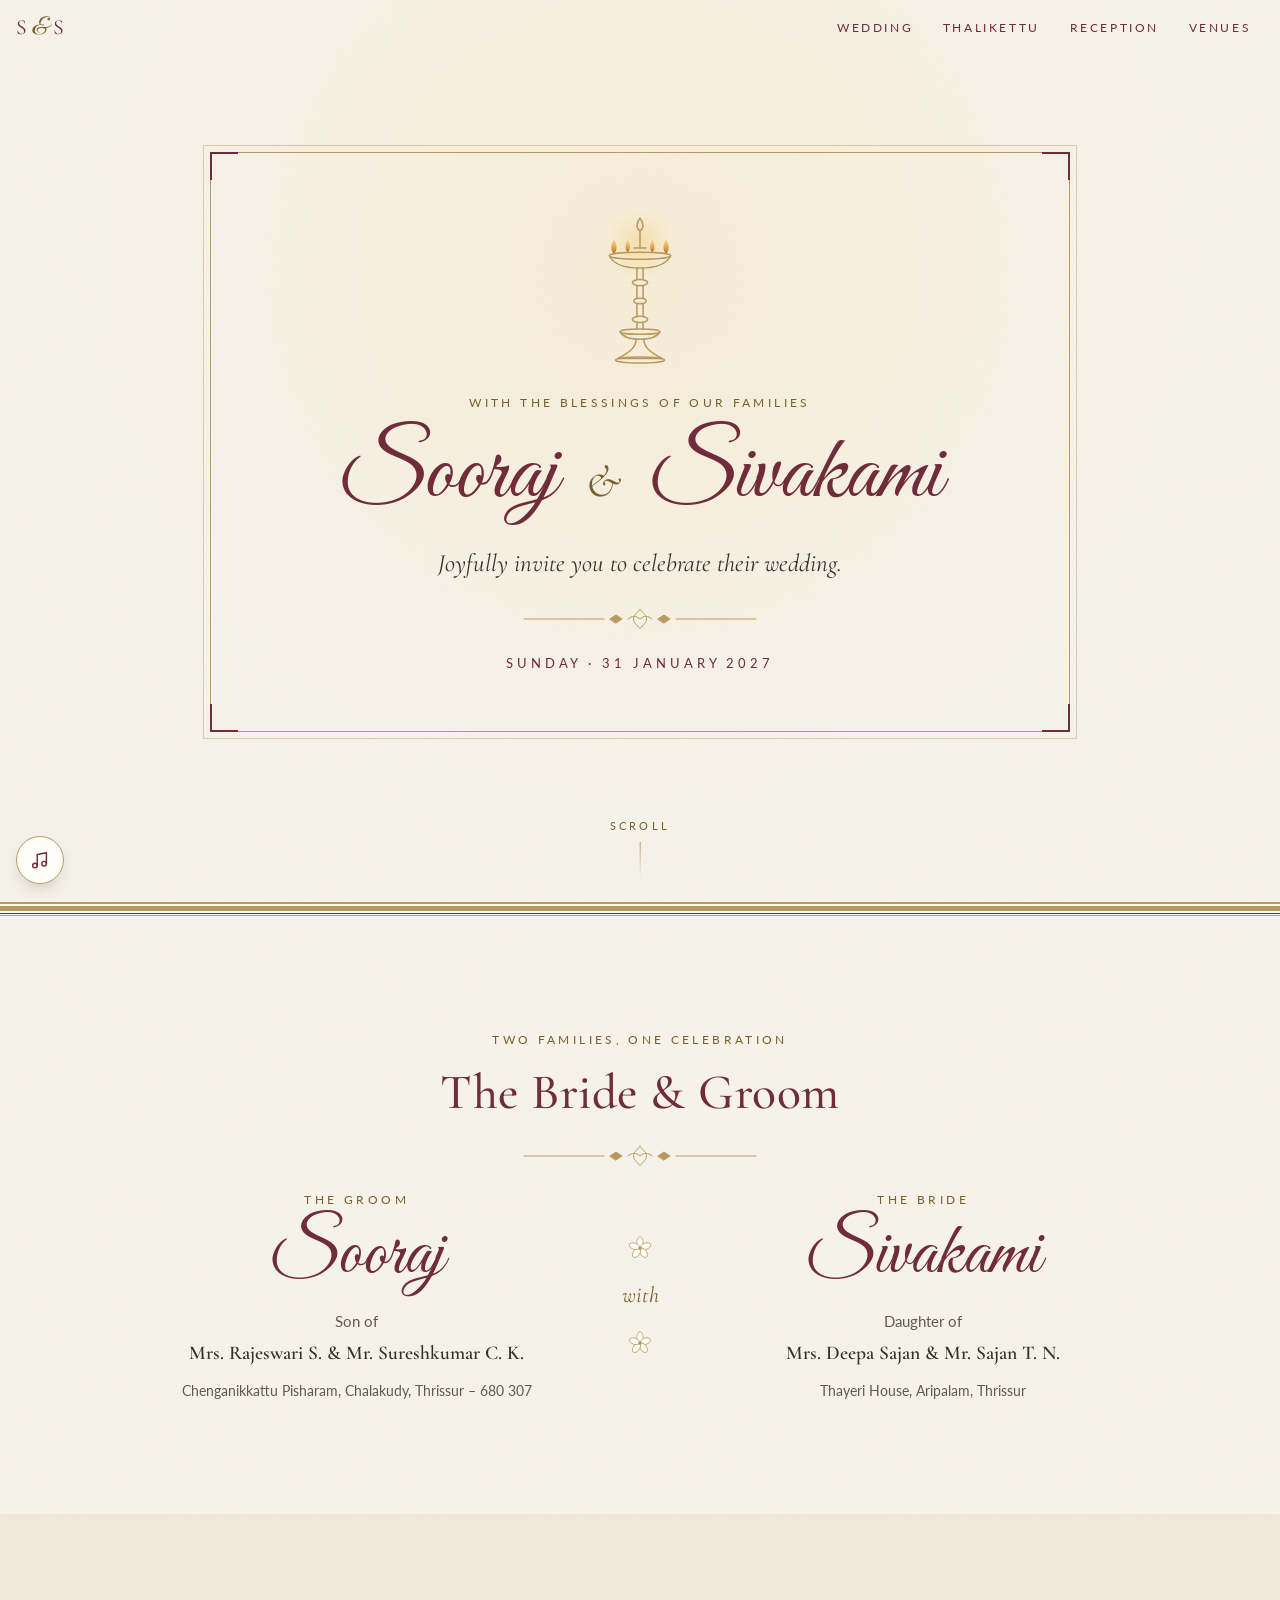
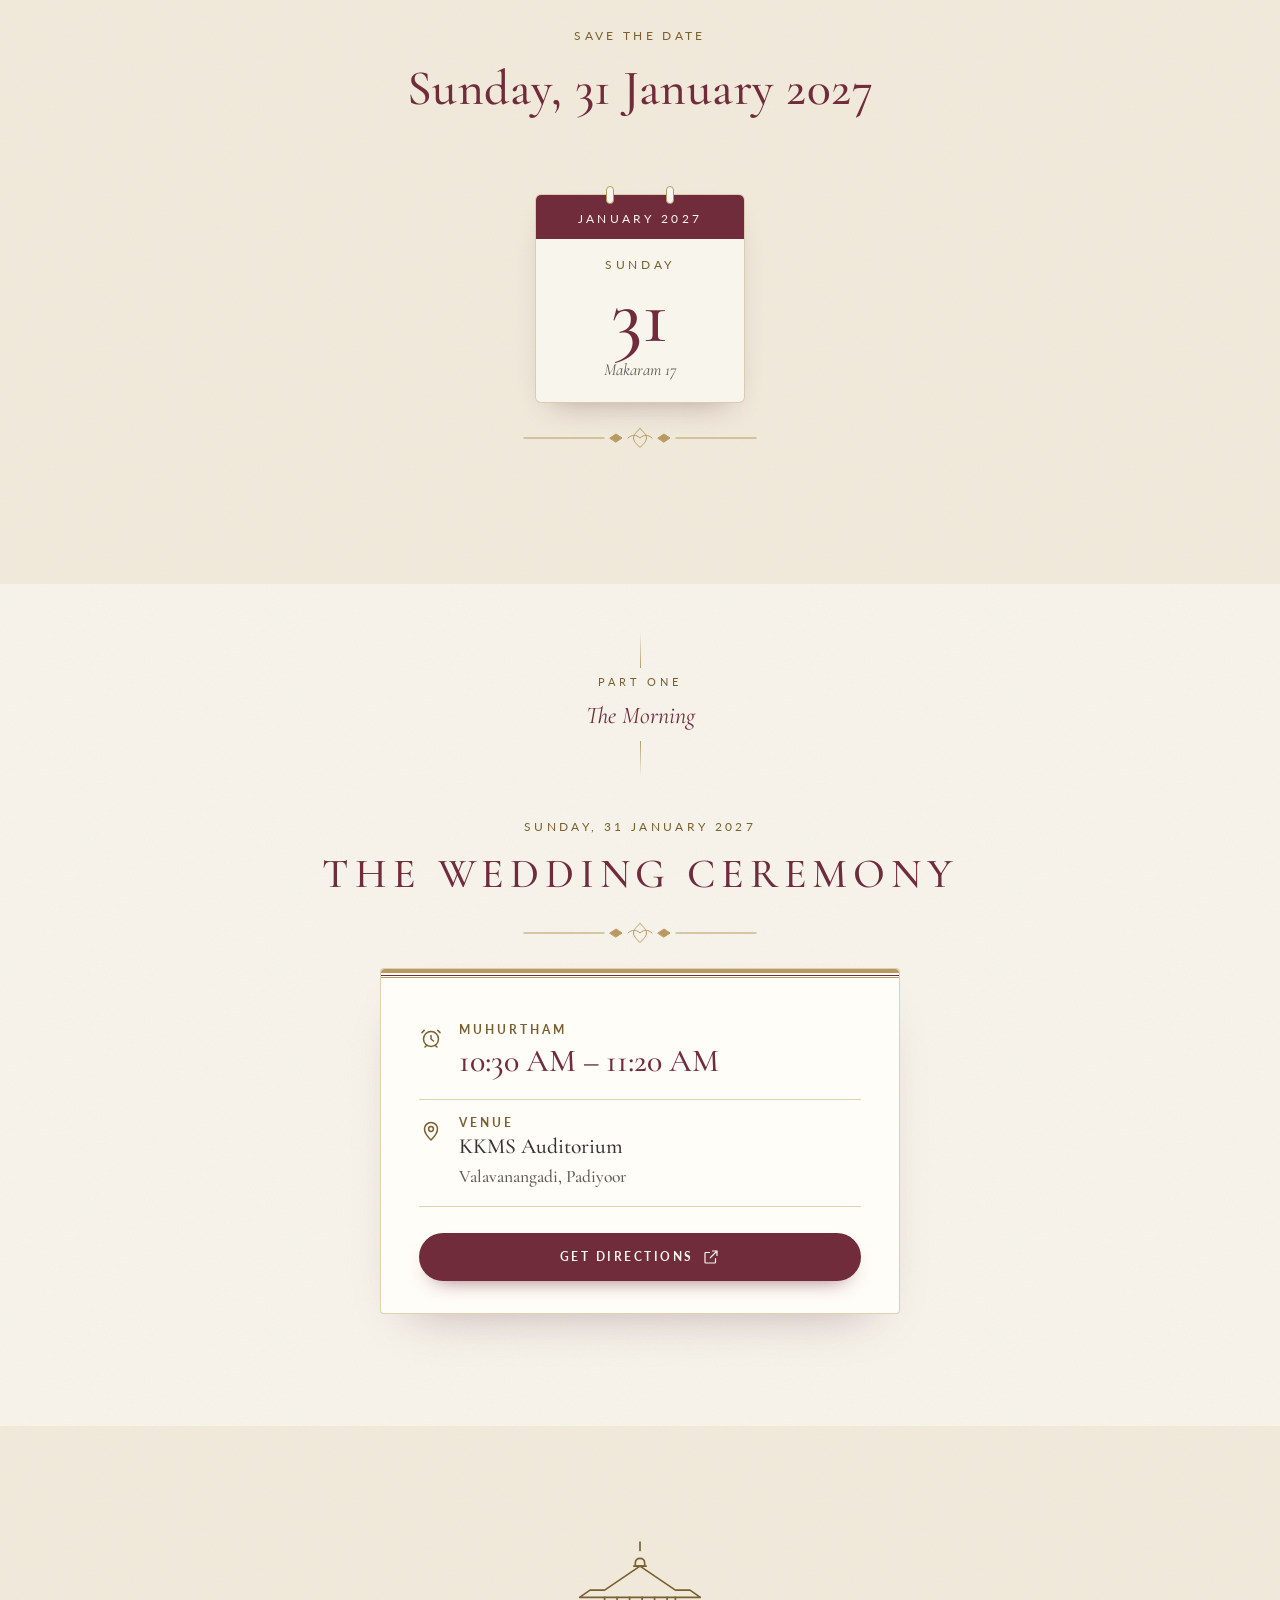
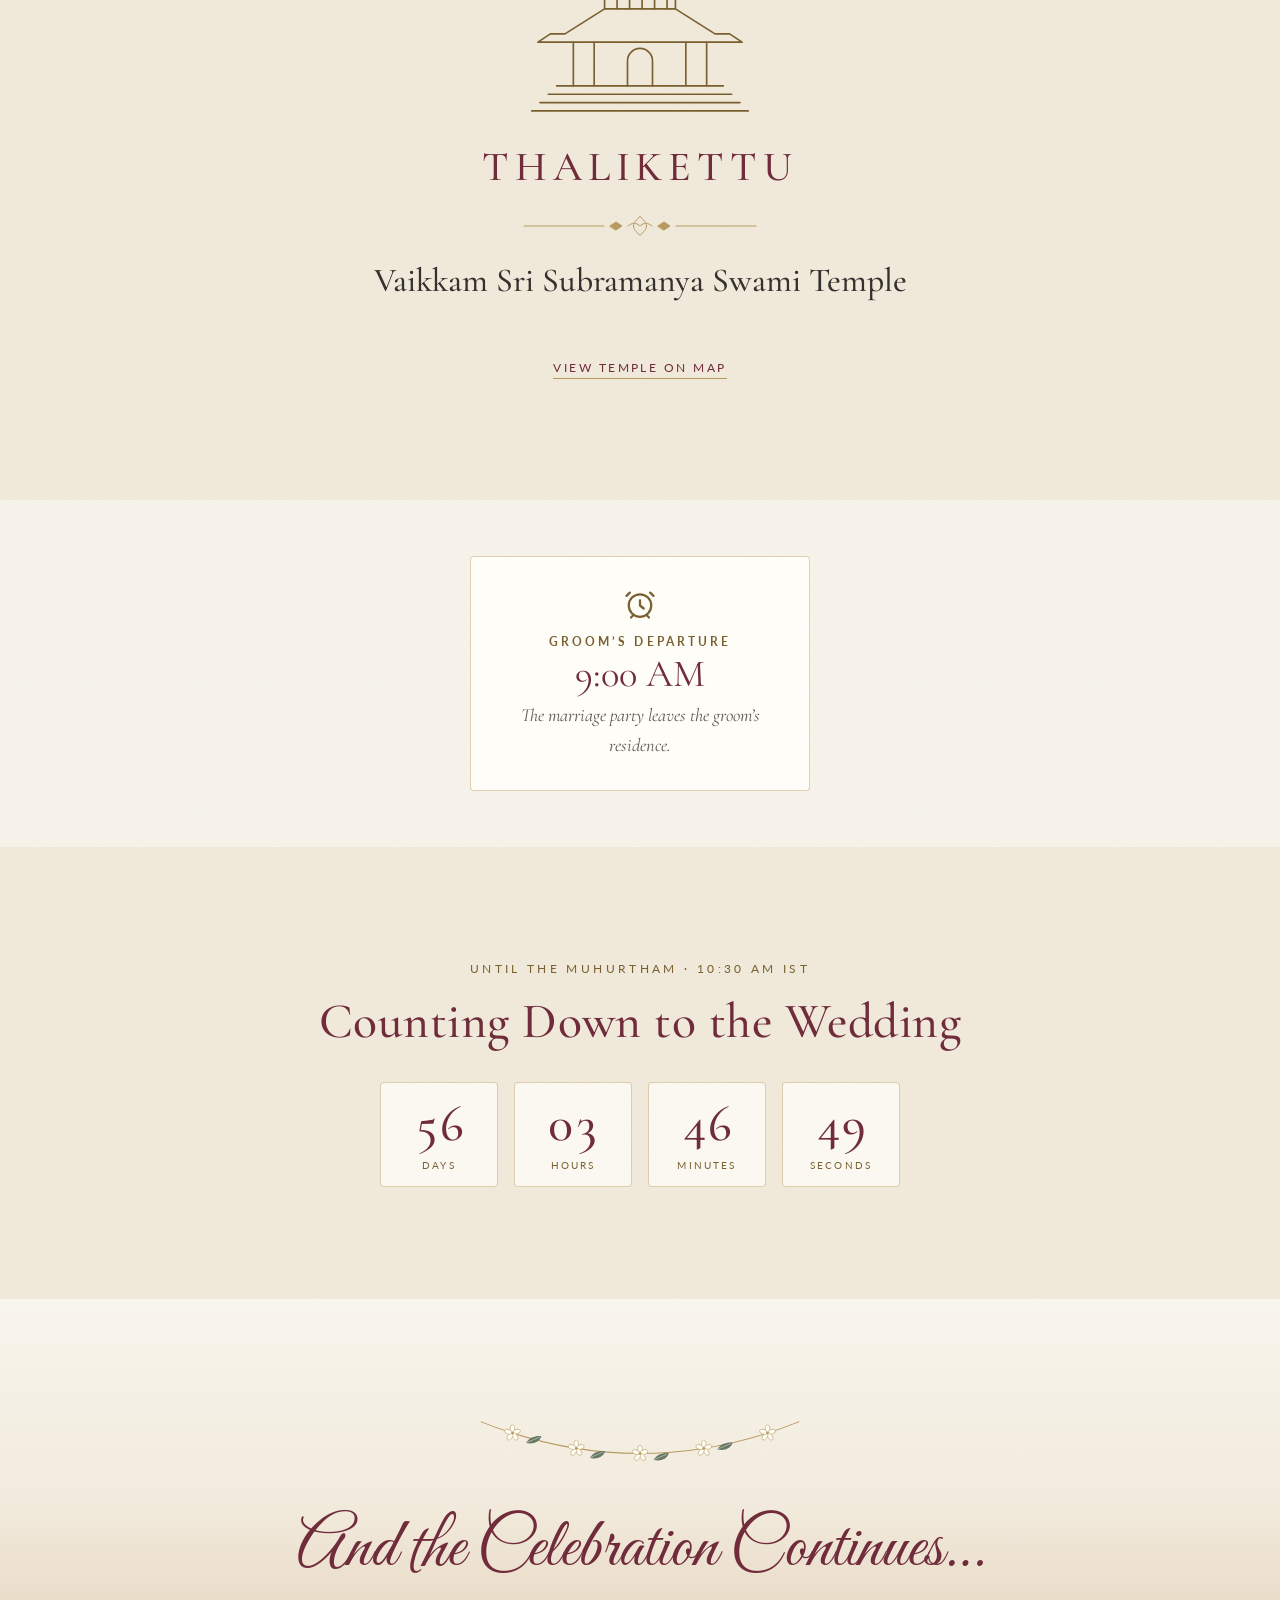
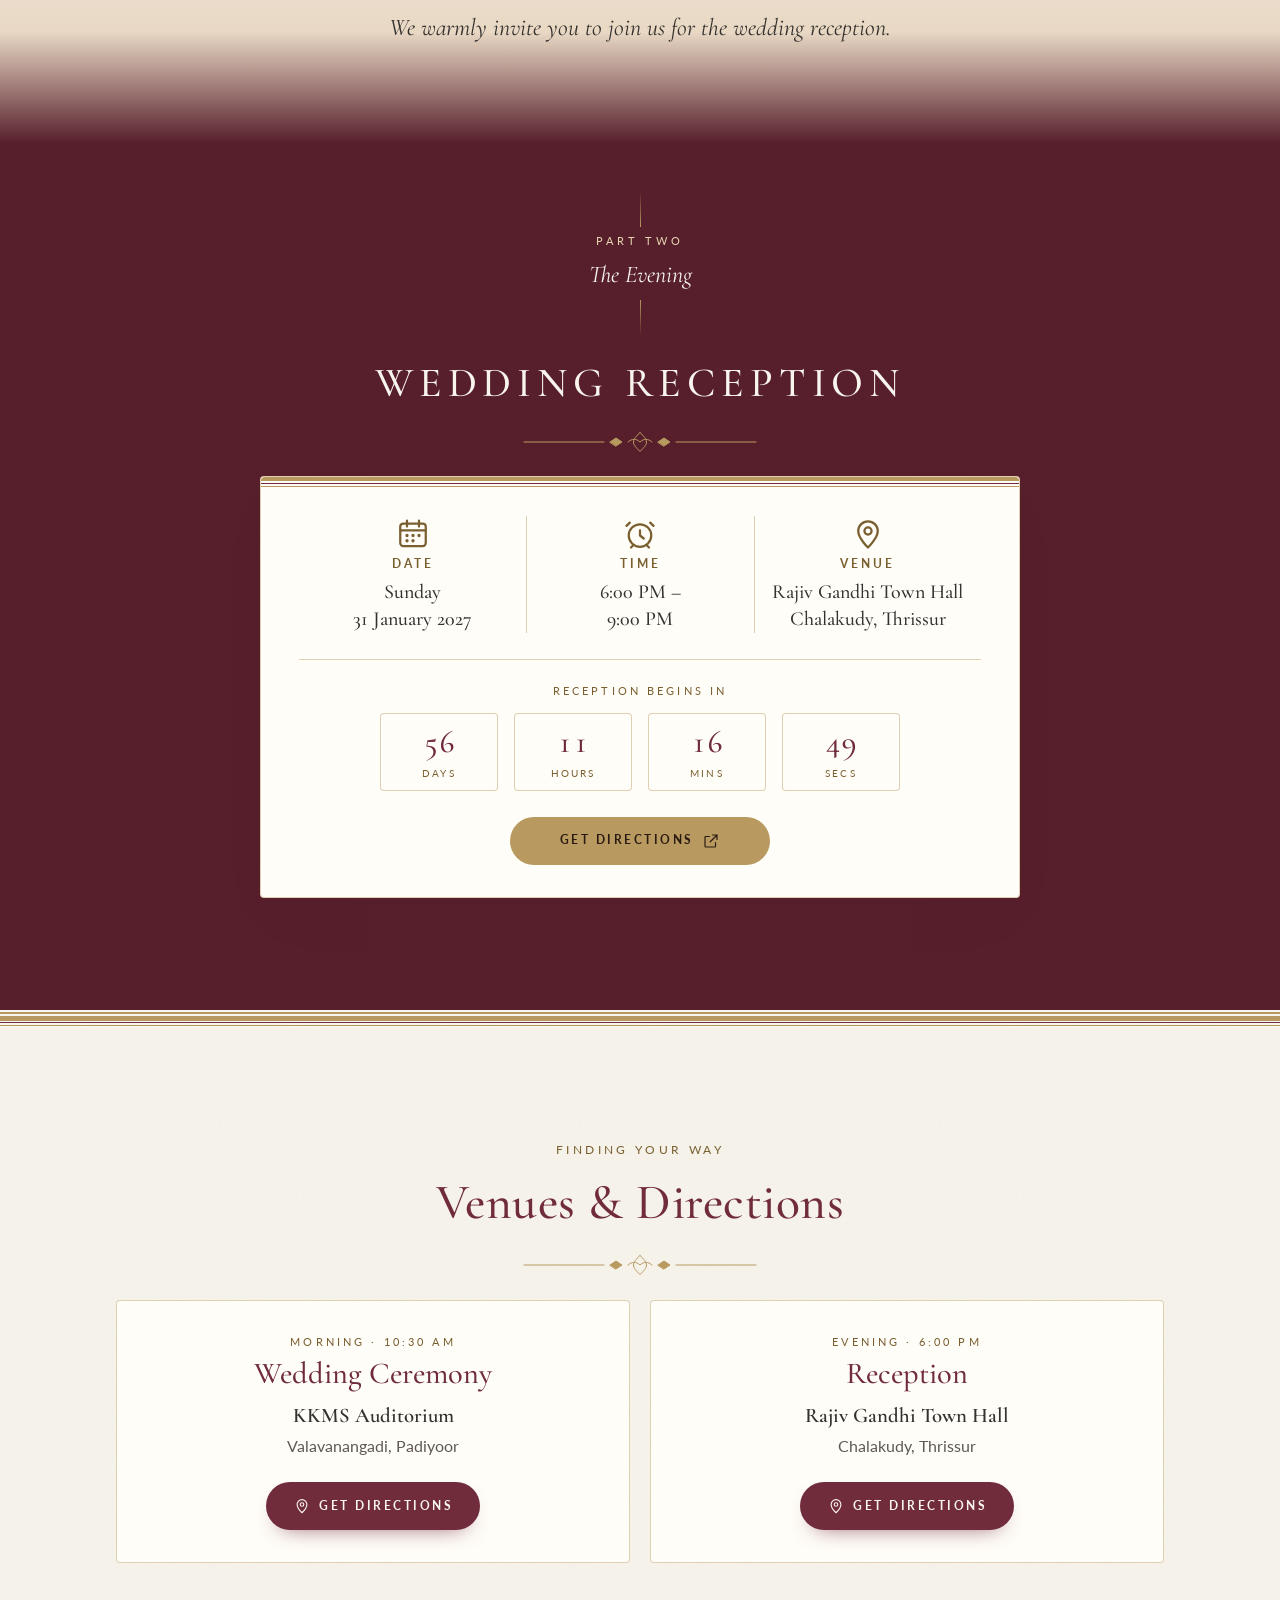
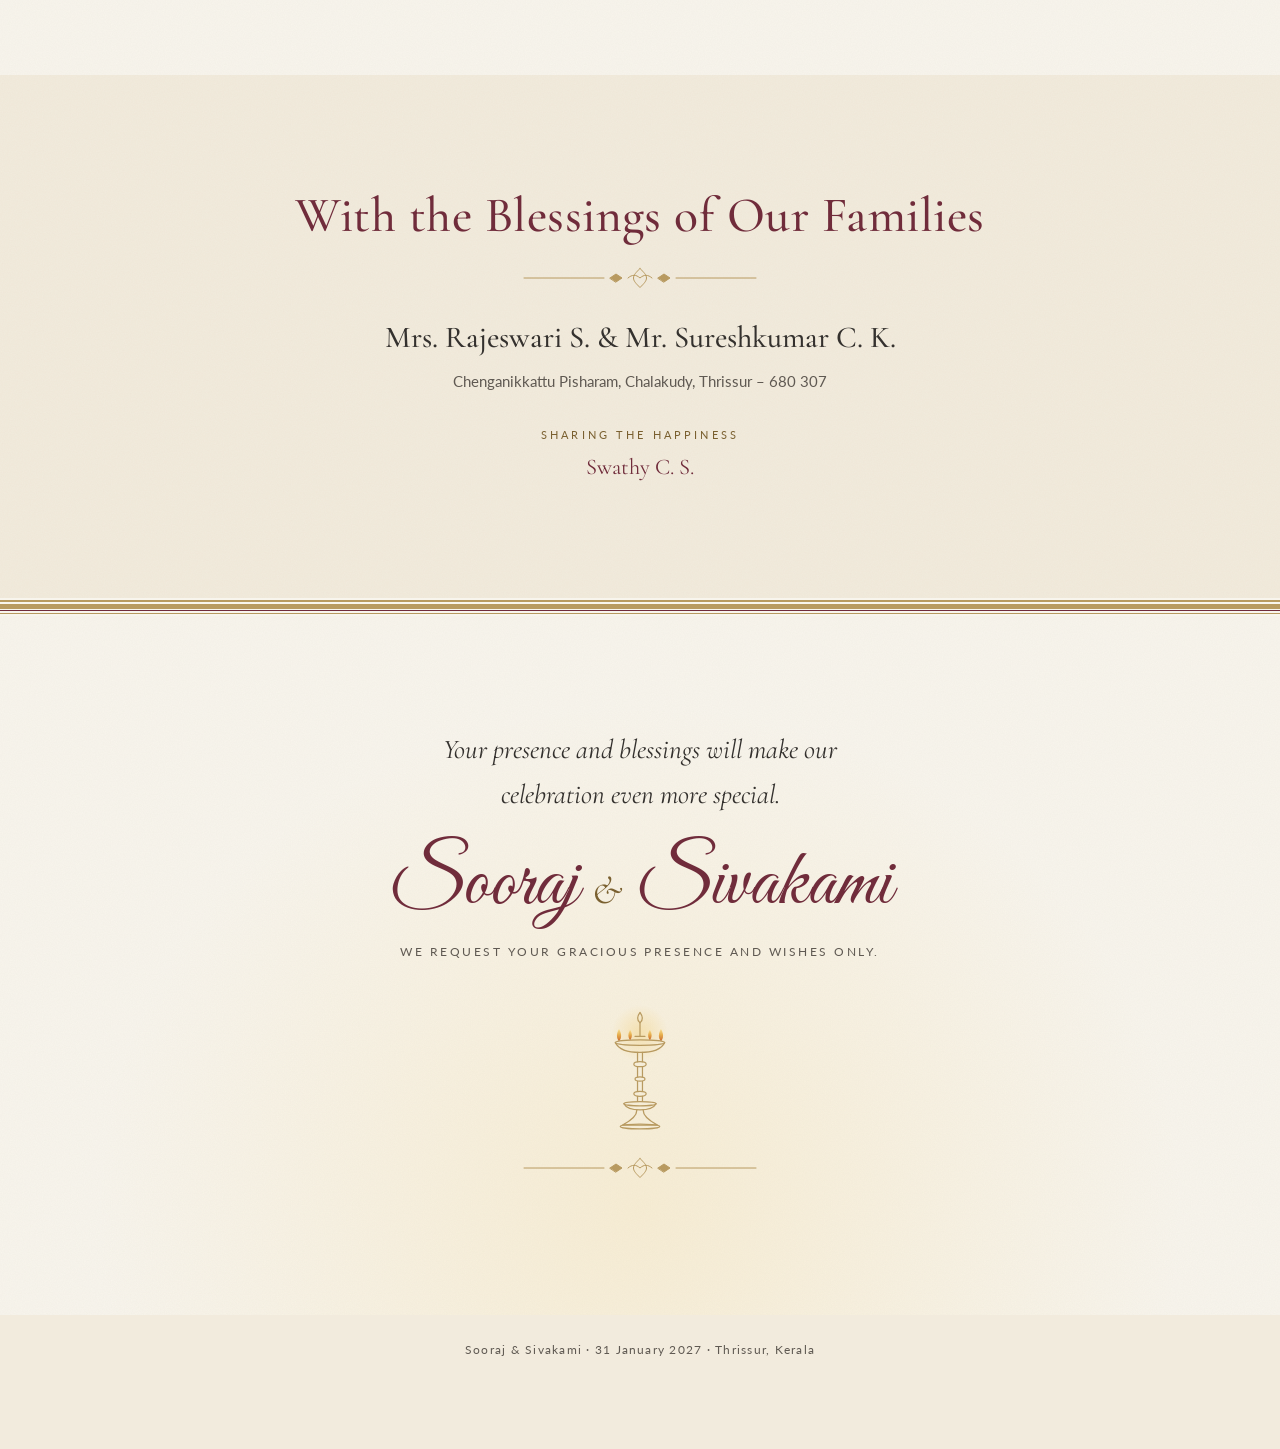
==== index.html @ 0bdebbab "Add Sooraj & Sivakami wedding invitation website Static HTML/CSS/vanilla JS invitation covering the " ====
<!doctype html>
<html lang="en-IN">
<head>
  <meta charset="utf-8">
  <meta name="viewport" content="width=device-width, initial-scale=1, viewport-fit=cover">
  <title>Sooraj &amp; Sivakami | Wedding Invitation</title>
  <meta name="description" content="Wedding of Sooraj &amp; Sivakami, Sunday 31 January 2027. Muhurtham 10:30 AM, KKMS Auditorium, Padiyoor. Reception 6–9 PM, Rajiv Gandhi Town Hall, Chalakudy.">
  <meta name="theme-color" content="#702C3B">
  <meta name="color-scheme" content="light">
  <!-- Replace https://your-domain.example/ with the live URL before sharing (see README). -->
  <link rel="canonical" href="https://your-domain.example/">

  <!-- Open Graph (WhatsApp, Facebook) -->
  <meta property="og:type" content="website">
  <meta property="og:site_name" content="Sooraj &amp; Sivakami">
  <meta property="og:title" content="Sooraj &amp; Sivakami | Wedding Invitation">
  <meta property="og:description" content="Sunday, 31 January 2027 · Muhurtham 10:30 AM at KKMS Auditorium, Padiyoor · Reception 6:00 PM at Rajiv Gandhi Town Hall, Chalakudy.">
  <meta property="og:url" content="https://your-domain.example/">
  <meta property="og:image" content="https://your-domain.example/assets/images/og-image.jpg">
  <meta property="og:image:type" content="image/jpeg">
  <meta property="og:image:width" content="1200">
  <meta property="og:image:height" content="630">
  <meta property="og:image:alt" content="Wedding invitation card for Sooraj and Sivakami, 31 January 2027, with a traditional Kerala lamp">
  <meta property="og:locale" content="en_IN">
  <!-- Twitter / X -->
  <meta name="twitter:card" content="summary_large_image">
  <meta name="twitter:title" content="Sooraj &amp; Sivakami | Wedding Invitation">
  <meta name="twitter:description" content="Sunday, 31 January 2027 · Padiyoor &amp; Chalakudy, Thrissur.">
  <meta name="twitter:image" content="https://your-domain.example/assets/images/og-image.jpg">

  <link rel="icon" href="assets/icons/favicon.svg" type="image/svg+xml">
  <link rel="icon" href="assets/icons/favicon-32.png" sizes="32x32" type="image/png">
  <link rel="apple-touch-icon" href="assets/icons/apple-touch-icon.png">
  <link rel="manifest" href="site.webmanifest">

  <link rel="preconnect" href="https://fonts.googleapis.com">
  <link rel="preconnect" href="https://fonts.gstatic.com" crossorigin>
  <link rel="stylesheet" href="https://fonts.googleapis.com/css2?family=Cormorant+Garamond:ital,wght@0,400;0,500;0,600;1,400&family=Great+Vibes&family=Lato:wght@300;400;700&display=swap">
  <link rel="stylesheet" href="css/style.css">

  <script type="application/ld+json">
  {
    "@context": "https://schema.org",
    "@graph": [
      {
        "@type": "Event",
        "name": "Wedding Ceremony of Sooraj & Sivakami",
        "startDate": "2027-01-31T10:30:00+05:30",
        "endDate": "2027-01-31T11:20:00+05:30",
        "eventStatus": "https://schema.org/EventScheduled",
        "eventAttendanceMode": "https://schema.org/OfflineEventAttendanceMode",
        "description": "Wedding ceremony (Muhurtham 10:30 AM – 11:20 AM) of Sooraj and Sivakami.",
        "image": "https://your-domain.example/assets/images/og-image.jpg",
        "location": {
          "@type": "Place",
          "name": "KKMS Auditorium",
          "address": { "@type": "PostalAddress", "streetAddress": "Valavanangadi", "addressLocality": "Padiyoor", "addressRegion": "Kerala", "addressCountry": "IN" }
        },
        "organizer": { "@type": "Person", "name": "Mrs. Rajeswari S. & Mr. Sureshkumar C. K." }
      },
      {
        "@type": "Event",
        "name": "Wedding Reception of Sooraj & Sivakami",
        "startDate": "2027-01-31T18:00:00+05:30",
        "endDate": "2027-01-31T21:00:00+05:30",
        "eventStatus": "https://schema.org/EventScheduled",
        "eventAttendanceMode": "https://schema.org/OfflineEventAttendanceMode",
        "description": "Wedding reception of Sooraj and Sivakami, 6:00 PM – 9:00 PM.",
        "image": "https://your-domain.example/assets/images/og-image.jpg",
        "location": {
          "@type": "Place",
          "name": "Rajiv Gandhi Town Hall",
          "address": { "@type": "PostalAddress", "addressLocality": "Chalakudy", "addressRegion": "Thrissur, Kerala", "addressCountry": "IN" }
        },
        "organizer": { "@type": "Person", "name": "Mrs. Rajeswari S. & Mr. Sureshkumar C. K." }
      }
    ]
  }
  </script>
</head>
<body>
  <a class="skip-link" href="#main">Skip to the invitation</a>

  <!-- ===== Icon sprite (decorative, reused via <use>) ===== -->
  <svg class="sprite" aria-hidden="true" focusable="false" width="0" height="0">
    <defs>
      <linearGradient id="flameGrad" x1="0" y1="1" x2="0" y2="0">
        <stop offset="0" stop-color="#C9672E"/>
        <stop offset=".55" stop-color="#E7B04F"/>
        <stop offset="1" stop-color="#F7DE94"/>
      </linearGradient>
      <radialGradient id="glowGrad">
        <stop offset="0" stop-color="#F3D58B" stop-opacity=".55"/>
        <stop offset="1" stop-color="#F3D58B" stop-opacity="0"/>
      </radialGradient>

      <symbol id="i-calendar" viewBox="0 0 24 24"><g fill="none" stroke="currentColor" stroke-width="1.5" stroke-linecap="round" stroke-linejoin="round"><rect x="3.5" y="5" width="17" height="15" rx="2"/><path d="M3.5 9.5h17M8 3v4M16 3v4"/><path d="M8 13h.01M12 13h.01M16 13h.01M8 16.5h.01M12 16.5h.01" stroke-width="2.2"/></g></symbol>
      <symbol id="i-clock" viewBox="0 0 24 24"><g fill="none" stroke="currentColor" stroke-width="1.5" stroke-linecap="round" stroke-linejoin="round"><circle cx="12" cy="13" r="7.5"/><path d="M12 9.5V13l2.5 2M5.2 4.4 3 6.6M18.8 4.4 21 6.6M7.5 19.5 6 21M16.5 19.5 18 21"/></g></symbol>
      <symbol id="i-pin" viewBox="0 0 24 24"><g fill="none" stroke="currentColor" stroke-width="1.5" stroke-linecap="round" stroke-linejoin="round"><path d="M12 21s-6.5-6.2-6.5-11a6.5 6.5 0 0 1 13 0c0 4.8-6.5 11-6.5 11z"/><circle cx="12" cy="10" r="2.4"/></g></symbol>
      <symbol id="i-arrow-up" viewBox="0 0 24 24"><path d="M12 19V5M6 11l6-6 6 6" fill="none" stroke="currentColor" stroke-width="1.8" stroke-linecap="round" stroke-linejoin="round"/></symbol>
      <symbol id="i-external" viewBox="0 0 24 24"><path d="M14 4h6v6M20 4l-9 9M18 14v5a1 1 0 0 1-1 1H5a1 1 0 0 1-1-1V7a1 1 0 0 1 1-1h5" fill="none" stroke="currentColor" stroke-width="1.6" stroke-linecap="round" stroke-linejoin="round"/></symbol>
      <symbol id="i-music" viewBox="0 0 24 24"><g fill="none" stroke="currentColor" stroke-width="1.6" stroke-linecap="round" stroke-linejoin="round"><path d="M9 18V6l10-2v12"/><circle cx="6.5" cy="18" r="2.5"/><circle cx="16.5" cy="16" r="2.5"/></g></symbol>
      <symbol id="i-pause" viewBox="0 0 24 24"><path d="M9 6v12M15 6v12" fill="none" stroke="currentColor" stroke-width="2" stroke-linecap="round"/></symbol>
      <symbol id="i-volume" viewBox="0 0 24 24"><g fill="none" stroke="currentColor" stroke-width="1.6" stroke-linecap="round" stroke-linejoin="round"><path d="M4 9.5h3.5L12 6v12l-4.5-3.5H4z"/><path d="M15.5 9a4 4 0 0 1 0 6M18 6.5a7.5 7.5 0 0 1 0 11"/></g></symbol>
      <symbol id="i-mute" viewBox="0 0 24 24"><g fill="none" stroke="currentColor" stroke-width="1.6" stroke-linecap="round" stroke-linejoin="round"><path d="M4 9.5h3.5L12 6v12l-4.5-3.5H4z"/><path d="M16 9.5l5 5M21 9.5l-5 5"/></g></symbol>

      <symbol id="i-divider" viewBox="0 0 240 24"><g fill="none" stroke="currentColor" stroke-width="1" stroke-linecap="round" stroke-linejoin="round"><path d="M4 12h80M156 12h80"/><path d="M90 12l6-4 6 4-6 4z" fill="currentColor"/><path d="M138 12l6-4 6 4-6 4z" fill="currentColor"/><path d="M120 2.5c4 4 6.5 6.5 6.5 9.5s-2.5 5.5-6.5 9.5c-4-4-6.5-6.5-6.5-9.5s2.5-5.5 6.5-9.5z"/><path d="M108 12c4-3.6 8-3.6 12 0 4-3.6 8-3.6 12 0"/></g></symbol>

      <symbol id="i-jasmine" viewBox="-12 -12 24 24"><g fill="#FFFDF7" stroke="#B89A60" stroke-width=".7"><ellipse cy="-5.4" rx="2.9" ry="5"/><ellipse cy="-5.4" rx="2.9" ry="5" transform="rotate(72)"/><ellipse cy="-5.4" rx="2.9" ry="5" transform="rotate(144)"/><ellipse cy="-5.4" rx="2.9" ry="5" transform="rotate(216)"/><ellipse cy="-5.4" rx="2.9" ry="5" transform="rotate(288)"/></g><circle r="1.7" fill="#B89A60"/></symbol>
      <symbol id="i-leaf" viewBox="0 0 20 12"><path d="M1 10C5 3 13 1 19 2c-2 6-9 10-18 8z" fill="#667765"/><path d="M2 9.5C7 7 12 5 17 3" fill="none" stroke="#F2EBDD" stroke-width=".6"/></symbol>

      <symbol id="i-temple" viewBox="0 0 240 170"><g fill="none" stroke="currentColor" stroke-width="1.6" stroke-linecap="round" stroke-linejoin="round"><path d="M120 4v8"/><path d="M115.5 24c0-6 9-6 9 0v3h-9z"/><path d="M114 27h12"/><path d="M120 27 86 50H72l-10 7h116l-10-7h-14z"/><path d="M86 57v11h68V57"/><path d="M98 57v11M110 57v11M122 57v11M134 57v11M146 57v11"/><path d="M86 68 48 92H34l-12 8h196l-12-8h-14L154 68"/><path d="M56 100v42M184 100v42M76 100v42M164 100v42"/><path d="M108 142v-24a12 12 0 0 1 24 0v24"/><path d="M40 142h160M32 150h176M24 158h192M16 166h208"/></g></symbol>
    </defs>
  </svg>

  <!-- ===== Header / navigation ===== -->
  <header class="site-header" id="siteHeader">
    <a href="#top" class="brand" aria-label="Sooraj and Sivakami — back to top">S<span aria-hidden="true">&amp;</span>S</a>
    <button class="nav-toggle" id="navToggle" type="button" aria-expanded="false" aria-controls="siteNav">
      <span class="sr-only">Open menu</span>
      <span class="nav-toggle__bars" aria-hidden="true"></span>
    </button>
    <nav class="site-nav" id="siteNav" aria-label="Invitation sections">
      <ul>
        <li><a href="#wedding">Wedding</a></li>
        <li><a href="#thalikettu">Thalikettu</a></li>
        <li><a href="#reception">Reception</a></li>
        <li><a href="#venues">Venues</a></li>
      </ul>
    </nav>
  </header>

  <main id="main">

    <!-- ===== 1. Hero ===== -->
    <section class="hero" id="top" aria-labelledby="hero-title">
      <div class="hero__frame">
        <span class="corner corner--tl" aria-hidden="true"></span>
        <span class="corner corner--tr" aria-hidden="true"></span>
        <span class="corner corner--bl" aria-hidden="true"></span>
        <span class="corner corner--br" aria-hidden="true"></span>

        <svg class="vilakku hero__vilakku" viewBox="0 0 120 210" aria-hidden="true" focusable="false">
          <circle class="vilakku__glow" cx="60" cy="46" r="46" fill="url(#glowGrad)"/>
          <g fill="url(#flameGrad)">
            <path class="flame" d="M26 59c-5-6-4-13 0-20 4 7 5 14 0 20z"/>
            <path class="flame flame--2" d="M44 57c-4-5-3.5-11 0-17 3.5 6 4 12 0 17z"/>
            <path class="flame flame--3" d="M76 57c-4-5-3.5-11 0-17 3.5 6 4 12 0 17z"/>
            <path class="flame flame--2" d="M94 59c-5-6-4-13 0-20 4 7 5 14 0 20z"/>
          </g>
          <g fill="none" stroke="currentColor" stroke-width="2" stroke-linecap="round" stroke-linejoin="round">
            <path d="M60 12c-5 7-5 13 0 17 5-4 5-10 0-17z"/><path d="M60 29v22M52 51h16"/>
            <ellipse cx="60" cy="61" rx="40" ry="4.5"/><path d="M20 61c6 12 22 16 40 16s34-4 40-16"/>
            <path d="M56 77v15M64 77v15"/><ellipse cx="60" cy="96" rx="10" ry="4"/>
            <path d="M56 100v16M64 100v16"/><ellipse cx="60" cy="120" rx="8" ry="3.5"/>
            <path d="M56 124v16M64 124v16"/><ellipse cx="60" cy="144" rx="10" ry="4"/>
            <path d="M56 148v8M64 148v8"/><ellipse cx="60" cy="160" rx="26" ry="3.5"/>
            <path d="M34 160c4 8 14 10 26 10s22-2 26-10"/>
            <path d="M55 170c0 10-8 17-24 25h58c-16-8-24-15-24-25"/><ellipse cx="60" cy="197" rx="32" ry="4"/>
          </g>
        </svg>

        <p class="eyebrow hero__eyebrow">With the blessings of our families</p>
        <h1 class="hero__names" id="hero-title">
          <span class="hero__name">Sooraj</span>
          <span class="hero__amp" aria-label="and">&amp;</span>
          <span class="hero__name">Sivakami</span>
        </h1>
        <p class="hero__lede">Joyfully invite you to celebrate their wedding.</p>
        <svg class="divider hero__divider" aria-hidden="true" focusable="false"><use href="#i-divider"/></svg>
        <p class="hero__date">Sunday &middot; 31 January 2027</p>
      </div>

      <a href="#couple" class="scroll-cue">
        <span class="scroll-cue__text">Scroll</span>
        <span class="scroll-cue__line" aria-hidden="true"></span>
      </a>
    </section>

    <div class="kasavu" aria-hidden="true"></div>

    <!-- ===== 2. Couple ===== -->
    <section class="section couple" id="couple" aria-labelledby="couple-title">
      <div class="container">
        <p class="eyebrow reveal">Two families, one celebration</p>
        <h2 class="section-title reveal" id="couple-title">The Bride &amp; Groom</h2>
        <svg class="divider reveal" aria-hidden="true" focusable="false"><use href="#i-divider"/></svg>

        <div class="couple__grid">
          <article class="person reveal">
            <p class="person__role">The Groom</p>
            <h3 class="person__name">Sooraj</h3>
            <p class="person__parents">Son of<br><strong>Mrs. Rajeswari S. &amp; Mr. Sureshkumar C.&nbsp;K.</strong></p>
            <p class="person__address">Chenganikkattu Pisharam, Chalakudy, Thrissur –&nbsp;680&nbsp;307</p>
          </article>

          <div class="couple__join reveal" aria-hidden="true">
            <svg class="jasmine sway"><use href="#i-jasmine"/></svg>
            <span>with</span>
            <svg class="jasmine sway sway--alt"><use href="#i-jasmine"/></svg>
          </div>

          <article class="person reveal">
            <p class="person__role">The Bride</p>
            <h3 class="person__name">Sivakami</h3>
            <p class="person__parents">Daughter of<br><strong>Mrs. Deepa Sajan &amp; Mr. Sajan T.&nbsp;N.</strong></p>
            <p class="person__address">Thayeri House, Aripalam, Thrissur</p>
          </article>
        </div>
      </div>
    </section>

    <!-- ===== 3. Date ===== -->
    <section class="section section--cream date" id="date" aria-labelledby="date-title">
      <div class="container">
        <p class="eyebrow reveal">Save the date</p>
        <h2 class="section-title reveal" id="date-title">Sunday, 31 January 2027</h2>
        <p class="date__malayalam reveal">1202 Makaram 17</p>

        <div class="calendar reveal" aria-hidden="true">
          <div class="calendar__rings"><span></span><span></span></div>
          <div class="calendar__head">January 2027</div>
          <div class="calendar__body">
            <span class="calendar__day">Sunday</span>
            <span class="calendar__num">31</span>
            <span class="calendar__alt">Makaram 17</span>
          </div>
        </div>
        <svg class="divider reveal" aria-hidden="true" focusable="false"><use href="#i-divider"/></svg>
      </div>
    </section>

    <!-- ===== PART ONE · MORNING ===== -->
    <div class="chapter chapter--morning" aria-hidden="true">
      <span class="chapter__label">Part One</span>
      <span class="chapter__title">The Morning</span>
    </div>

    <!-- ===== 4. Wedding ceremony ===== -->
    <section class="section wedding" id="wedding" aria-labelledby="wedding-title">
      <div class="container">
        <p class="eyebrow reveal">Sunday, 31 January 2027</p>
        <h2 class="section-title section-title--caps reveal" id="wedding-title">The Wedding Ceremony</h2>
        <svg class="divider reveal" aria-hidden="true" focusable="false"><use href="#i-divider"/></svg>

        <div class="event-card reveal">
          <div class="event-card__kasavu" aria-hidden="true"></div>
          <div class="event-card__item">
            <svg class="icon" aria-hidden="true" focusable="false"><use href="#i-clock"/></svg>
            <div>
              <h3 class="event-card__label">Muhurtham</h3>
              <p class="event-card__value event-card__value--lg">10:30 AM – 11:20 AM</p>
            </div>
          </div>
          <div class="event-card__item">
            <svg class="icon" aria-hidden="true" focusable="false"><use href="#i-pin"/></svg>
            <div>
              <h3 class="event-card__label">Venue</h3>
              <p class="event-card__value">KKMS Auditorium<br><span class="muted">Valavanangadi, Padiyoor</span></p>
            </div>
          </div>
          <a class="btn btn--primary" href="https://www.google.com/maps/search/?api=1&amp;query=KKMS+Auditorium+Valavanangadi+Padiyoor" target="_blank" rel="noopener">
            Get Directions <svg class="icon icon--sm" aria-hidden="true" focusable="false"><use href="#i-external"/></svg>
            <span class="sr-only">(opens Google Maps in a new tab)</span>
          </a>
        </div>
      </div>
    </section>

    <!-- ===== 5. Thalikettu ===== -->
    <section class="section section--cream thalikettu" id="thalikettu" aria-labelledby="thalikettu-title">
      <div class="container">
        <svg class="temple reveal" aria-hidden="true" focusable="false"><use href="#i-temple"/></svg>
        <h2 class="section-title section-title--caps reveal" id="thalikettu-title">Thalikettu</h2>
        <svg class="divider reveal" aria-hidden="true" focusable="false"><use href="#i-divider"/></svg>
        <p class="thalikettu__place reveal">Vaikkam Sri Subramanya Swami Temple</p>
        <p class="thalikettu__town reveal">Padiyoor</p>
        <a class="link-quiet reveal" href="https://www.google.com/maps/search/?api=1&amp;query=Vaikkam+Sri+Subramanya+Swami+Temple+Padiyoor" target="_blank" rel="noopener">
          View temple on map<span class="sr-only"> (opens Google Maps in a new tab)</span>
        </a>
      </div>
    </section>

    <!-- ===== 6. Groom's departure ===== -->
    <section class="section departure" id="departure" aria-labelledby="departure-title">
      <div class="container">
        <div class="mini-card reveal">
          <svg class="icon icon--lg" aria-hidden="true" focusable="false"><use href="#i-clock"/></svg>
          <h2 class="mini-card__title" id="departure-title">Groom’s Departure</h2>
          <p class="mini-card__time">9:00 AM</p>
          <p class="mini-card__text">The marriage party leaves the groom’s residence.</p>
        </div>
      </div>
    </section>

    <!-- ===== 7. Wedding countdown ===== -->
    <section class="section section--cream countdown-section" id="countdown" aria-labelledby="countdown-title">
      <div class="container">
        <p class="eyebrow reveal">Until the Muhurtham · 10:30 AM IST</p>
        <h2 class="section-title reveal" id="countdown-title">Counting Down to the Wedding</h2>
        <div class="countdown reveal" data-countdown="wedding">
          <div class="countdown__grid" data-cd-grid role="timer" aria-label="Time remaining until the wedding Muhurtham">
            <div class="countdown__unit"><span class="countdown__num" data-cd="days">--</span><span class="countdown__lbl">Days</span></div>
            <div class="countdown__unit"><span class="countdown__num" data-cd="hours">--</span><span class="countdown__lbl">Hours</span></div>
            <div class="countdown__unit"><span class="countdown__num" data-cd="minutes">--</span><span class="countdown__lbl">Minutes</span></div>
            <div class="countdown__unit"><span class="countdown__num" data-cd="seconds">--</span><span class="countdown__lbl">Seconds</span></div>
          </div>
          <p class="countdown__status" data-cd-status aria-live="polite" hidden></p>
        </div>
      </div>
    </section>

    <!-- ===== 8. Transition ===== -->
    <section class="section transition" id="celebration" aria-labelledby="transition-title">
      <div class="container">
        <svg class="garland" viewBox="0 0 320 60" aria-hidden="true" focusable="false">
          <path d="M10 10 Q160 70 310 10" fill="none" stroke="#B89A60" stroke-width="1"/>
          <use href="#i-leaf" x="52" y="22" width="16" height="10"/>
          <use href="#i-leaf" x="112" y="36" width="16" height="10"/>
          <use href="#i-leaf" x="172" y="38" width="16" height="10"/>
          <use href="#i-leaf" x="232" y="28" width="16" height="10"/>
          <use href="#i-jasmine" x="31" y="11.8" width="18" height="18"/>
          <use href="#i-jasmine" x="91" y="26.2" width="18" height="18"/>
          <use href="#i-jasmine" x="151" y="31" width="18" height="18"/>
          <use href="#i-jasmine" x="211" y="26.2" width="18" height="18"/>
          <use href="#i-jasmine" x="271" y="11.8" width="18" height="18"/>
        </svg>
        <h2 class="transition__title reveal" id="transition-title">And the Celebration Continues…</h2>
        <p class="transition__text reveal">We warmly invite you to join us for the wedding reception.</p>
      </div>
    </section>

    <!-- ===== PART TWO · EVENING ===== -->
    <div class="chapter chapter--evening" aria-hidden="true">
      <span class="chapter__label">Part Two</span>
      <span class="chapter__title">The Evening</span>
    </div>

    <!-- ===== 9. Reception ===== -->
    <section class="section reception" id="reception" aria-labelledby="reception-title">
      <div class="container">
        <h2 class="section-title section-title--caps reveal" id="reception-title">Wedding Reception</h2>
        <svg class="divider reveal" aria-hidden="true" focusable="false"><use href="#i-divider"/></svg>

        <div class="event-card event-card--evening reveal">
          <div class="event-card__kasavu" aria-hidden="true"></div>
          <div class="event-card__trio">
            <div class="event-card__cell">
              <svg class="icon icon--lg" aria-hidden="true" focusable="false"><use href="#i-calendar"/></svg>
              <h3 class="event-card__label">Date</h3>
              <p class="event-card__value">Sunday<br>31 January 2027</p>
            </div>
            <div class="event-card__cell">
              <svg class="icon icon--lg" aria-hidden="true" focusable="false"><use href="#i-clock"/></svg>
              <h3 class="event-card__label">Time</h3>
              <p class="event-card__value">6:00 PM –<br>9:00 PM</p>
            </div>
            <div class="event-card__cell">
              <svg class="icon icon--lg" aria-hidden="true" focusable="false"><use href="#i-pin"/></svg>
              <h3 class="event-card__label">Venue</h3>
              <p class="event-card__value">Rajiv Gandhi Town Hall<br>Chalakudy, Thrissur</p>
            </div>
          </div>

          <div class="countdown countdown--compact" data-countdown="reception">
            <p class="countdown__caption">Reception begins in</p>
            <div class="countdown__grid" data-cd-grid role="timer" aria-label="Time remaining until the reception">
              <div class="countdown__unit"><span class="countdown__num" data-cd="days">--</span><span class="countdown__lbl">Days</span></div>
              <div class="countdown__unit"><span class="countdown__num" data-cd="hours">--</span><span class="countdown__lbl">Hours</span></div>
              <div class="countdown__unit"><span class="countdown__num" data-cd="minutes">--</span><span class="countdown__lbl">Mins</span></div>
              <div class="countdown__unit"><span class="countdown__num" data-cd="seconds">--</span><span class="countdown__lbl">Secs</span></div>
            </div>
            <p class="countdown__status" data-cd-status aria-live="polite" hidden></p>
          </div>

          <a class="btn btn--gold" href="https://www.google.com/maps/search/?api=1&amp;query=Rajiv+Gandhi+Town+Hall+Chalakudy+Thrissur" target="_blank" rel="noopener">
            Get Directions <svg class="icon icon--sm" aria-hidden="true" focusable="false"><use href="#i-external"/></svg>
            <span class="sr-only">(opens Google Maps in a new tab)</span>
          </a>
        </div>
      </div>
    </section>

    <div class="kasavu" aria-hidden="true"></div>

    <!-- ===== 10. Venues ===== -->
    <section class="section venues" id="venues" aria-labelledby="venues-title">
      <div class="container">
        <p class="eyebrow reveal">Finding your way</p>
        <h2 class="section-title reveal" id="venues-title">Venues &amp; Directions</h2>
        <svg class="divider reveal" aria-hidden="true" focusable="false"><use href="#i-divider"/></svg>

        <div class="venues__grid">
          <article class="venue-card reveal">
            <p class="venue-card__when">Morning · 10:30 AM</p>
            <h3 class="venue-card__title">Wedding Ceremony</h3>
            <p class="venue-card__addr"><strong>KKMS Auditorium</strong><br>Valavanangadi, Padiyoor</p>
            <a class="btn btn--primary" href="https://www.google.com/maps/search/?api=1&amp;query=KKMS+Auditorium+Valavanangadi+Padiyoor" target="_blank" rel="noopener">
              <svg class="icon icon--sm" aria-hidden="true" focusable="false"><use href="#i-pin"/></svg> Get Directions
              <span class="sr-only">to KKMS Auditorium (opens Google Maps in a new tab)</span>
            </a>
          </article>
          <article class="venue-card reveal">
            <p class="venue-card__when">Evening · 6:00 PM</p>
            <h3 class="venue-card__title">Reception</h3>
            <p class="venue-card__addr"><strong>Rajiv Gandhi Town Hall</strong><br>Chalakudy, Thrissur</p>
            <a class="btn btn--primary" href="https://www.google.com/maps/search/?api=1&amp;query=Rajiv+Gandhi+Town+Hall+Chalakudy+Thrissur" target="_blank" rel="noopener">
              <svg class="icon icon--sm" aria-hidden="true" focusable="false"><use href="#i-pin"/></svg> Get Directions
              <span class="sr-only">to Rajiv Gandhi Town Hall (opens Google Maps in a new tab)</span>
            </a>
          </article>
        </div>
      </div>
    </section>

    <!-- ===== 12. Family ===== -->
    <section class="section section--cream family" id="family" aria-labelledby="family-title">
      <div class="container">
        <h2 class="section-title reveal" id="family-title">With the Blessings of Our Families</h2>
        <svg class="divider reveal" aria-hidden="true" focusable="false"><use href="#i-divider"/></svg>
        <p class="family__hosts reveal">Mrs. Rajeswari S. &amp; Mr. Sureshkumar C.&nbsp;K.</p>
        <p class="family__address reveal">Chenganikkattu Pisharam, Chalakudy, Thrissur –&nbsp;680&nbsp;307</p>
        <p class="family__sharing reveal"><span>Sharing the happiness</span> Swathy C.&nbsp;S.</p>
      </div>
    </section>

    <div class="kasavu" aria-hidden="true"></div>

    <!-- ===== 13. Closing ===== -->
    <section class="section closing" id="closing" aria-labelledby="closing-title">
      <div class="container">
        <p class="closing__text reveal">Your presence and blessings will make our celebration even more special.</p>
        <h2 class="closing__names reveal" id="closing-title">Sooraj <span aria-label="and">&amp;</span> Sivakami</h2>
        <p class="closing__note reveal">We request your gracious presence and wishes only.</p>

        <svg class="vilakku closing__vilakku reveal" viewBox="0 0 120 210" aria-hidden="true" focusable="false">
          <circle class="vilakku__glow" cx="60" cy="46" r="46" fill="url(#glowGrad)"/>
          <g fill="url(#flameGrad)">
            <path class="flame" d="M26 59c-5-6-4-13 0-20 4 7 5 14 0 20z"/>
            <path class="flame flame--2" d="M44 57c-4-5-3.5-11 0-17 3.5 6 4 12 0 17z"/>
            <path class="flame flame--3" d="M76 57c-4-5-3.5-11 0-17 3.5 6 4 12 0 17z"/>
            <path class="flame flame--2" d="M94 59c-5-6-4-13 0-20 4 7 5 14 0 20z"/>
          </g>
          <g fill="none" stroke="currentColor" stroke-width="2" stroke-linecap="round" stroke-linejoin="round">
            <path d="M60 12c-5 7-5 13 0 17 5-4 5-10 0-17z"/><path d="M60 29v22M52 51h16"/>
            <ellipse cx="60" cy="61" rx="40" ry="4.5"/><path d="M20 61c6 12 22 16 40 16s34-4 40-16"/>
            <path d="M56 77v15M64 77v15"/><ellipse cx="60" cy="96" rx="10" ry="4"/>
            <path d="M56 100v16M64 100v16"/><ellipse cx="60" cy="120" rx="8" ry="3.5"/>
            <path d="M56 124v16M64 124v16"/><ellipse cx="60" cy="144" rx="10" ry="4"/>
            <path d="M56 148v8M64 148v8"/><ellipse cx="60" cy="160" rx="26" ry="3.5"/>
            <path d="M34 160c4 8 14 10 26 10s22-2 26-10"/>
            <path d="M55 170c0 10-8 17-24 25h58c-16-8-24-15-24-25"/><ellipse cx="60" cy="197" rx="32" ry="4"/>
          </g>
        </svg>
        <svg class="divider reveal" aria-hidden="true" focusable="false"><use href="#i-divider"/></svg>
      </div>
    </section>
  </main>

  <footer class="site-footer">
    <p>Sooraj &amp; Sivakami · 31 January 2027 · Thrissur, Kerala</p>
  </footer>

  <!-- ===== Floating controls ===== -->
  <div class="music-controls" role="group" aria-label="Background music">
    <button class="fab" id="musicToggle" type="button" aria-pressed="false" aria-label="Play background music">
      <svg class="icon fab__play" aria-hidden="true" focusable="false"><use href="#i-music"/></svg>
      <svg class="icon fab__pause" aria-hidden="true" focusable="false"><use href="#i-pause"/></svg>
    </button>
    <button class="fab fab--sm" id="muteToggle" type="button" aria-pressed="false" aria-label="Mute music" hidden>
      <svg class="icon fab__vol" aria-hidden="true" focusable="false"><use href="#i-volume"/></svg>
      <svg class="icon fab__mute" aria-hidden="true" focusable="false"><use href="#i-mute"/></svg>
    </button>
  </div>
  <a class="fab back-to-top" id="backToTop" href="#top" aria-label="Back to top">
    <svg class="icon" aria-hidden="true" focusable="false"><use href="#i-arrow-up"/></svg>
  </a>

  <script src="js/script.js" defer></script>
</body>
</html>
---- css/style.css ----
/* ==========================================================================
   Sooraj & Sivakami — Wedding Invitation
   Minimal Kerala Traditional · mobile-first · no frameworks
   ========================================================================== */

:root {
  --ivory: #F8F5ED;
  --cream: #F2EBDD;
  --maroon: #702C3B;
  --maroon-deep: #571F2C;
  --gold: #B89A60;
  --gold-deep: #7A6030;      /* gold tone that passes contrast for small text */
  --gold-soft: #E6D6B0;
  --green: #667765;
  --charcoal: #34312E;
  --muted: #5F5952;
  --line: rgba(184, 154, 96, .45);
  --error: #9B1C1C;

  --font-head: "Cormorant Garamond", Georgia, "Times New Roman", serif;
  --font-body: "Lato", system-ui, -apple-system, "Segoe UI", sans-serif;
  --font-script: "Great Vibes", "Brush Script MT", cursive;

  --gutter: 16px;
  --max: 1080px;
  --radius: 4px;
  --header-h: 56px;
  --ease: cubic-bezier(.22, .61, .36, 1);

  --paper: url("data:image/svg+xml,%3Csvg xmlns='http://www.w3.org/2000/svg' width='180' height='180'%3E%3Cfilter id='n'%3E%3CfeTurbulence type='fractalNoise' baseFrequency='.85' numOctaves='2' stitchTiles='stitch'/%3E%3CfeColorMatrix values='0 0 0 0 .45 0 0 0 0 .38 0 0 0 0 .25 0 0 0 .07 0'/%3E%3C/filter%3E%3Crect width='100%25' height='100%25' filter='url(%23n)'/%3E%3C/svg%3E");
}

/* ---------- Reset & base ---------- */
*, *::before, *::after { box-sizing: border-box; }
html { -webkit-text-size-adjust: 100%; scroll-behavior: smooth; color-scheme: light; }
body {
  margin: 0;
  font-family: var(--font-body);
  font-size: 1rem;
  line-height: 1.65;
  color: var(--charcoal);
  background: var(--ivory) var(--paper);
  overflow-x: hidden;
  -webkit-font-smoothing: antialiased;
  text-rendering: optimizeLegibility;
}
h1, h2, h3 { margin: 0; font-weight: 500; line-height: 1.15; }
p { margin: 0; }
img, svg { display: block; max-width: 100%; }
a { color: var(--maroon); }
button, input { font: inherit; color: inherit; }
[hidden] { display: none !important; }
:focus-visible { outline: 2px solid var(--maroon); outline-offset: 3px; border-radius: 2px; }
section[id] { scroll-margin-top: var(--header-h); }

.sr-only {
  position: absolute !important; width: 1px; height: 1px; padding: 0; margin: -1px;
  overflow: hidden; clip: rect(0 0 0 0); white-space: nowrap; border: 0;
}
.sprite { position: absolute; width: 0; height: 0; overflow: hidden; }
.skip-link {
  position: absolute; left: var(--gutter); top: -60px; z-index: 100;
  background: var(--maroon); color: var(--ivory); padding: .6rem 1rem; border-radius: var(--radius);
  text-decoration: none; transition: top .2s;
}
.skip-link:focus { top: 12px; }
.muted { color: var(--muted); }

/* ---------- Layout helpers ---------- */
.container { width: 100%; max-width: var(--max); margin: 0 auto; padding: 0 var(--gutter); text-align: center; }
.container--narrow { max-width: 620px; }
.section { padding: clamp(4rem, 12vw, 7rem) 0; position: relative; }
.section--cream { background: var(--cream) var(--paper); }

.eyebrow {
  font-family: var(--font-body); font-size: .75rem; letter-spacing: .28em; text-transform: uppercase;
  color: var(--gold-deep); margin-bottom: .9rem;
}
.section-title {
  font-family: var(--font-head); font-weight: 500; color: var(--maroon);
  font-size: clamp(2rem, 7vw, 3.1rem); letter-spacing: .01em;
}
.section-title--caps { text-transform: uppercase; letter-spacing: .14em; font-size: clamp(1.6rem, 6.2vw, 2.6rem); }
.section-intro { max-width: 34rem; margin: 1rem auto 0; color: var(--muted); }

.divider { width: min(240px, 70%); height: 24px; margin: 1.4rem auto; color: var(--gold); }

.icon { width: 24px; height: 24px; flex: none; color: var(--gold-deep); }
.icon--sm { width: 18px; height: 18px; color: currentColor; }
.icon--lg { width: 36px; height: 36px; }

/* Kasavu band: ivory cloth with gold & thin maroon stripes */
.kasavu {
  height: 18px;
  background:
    linear-gradient(var(--gold), var(--gold)) 0 2px / 100% 2px no-repeat,
    linear-gradient(var(--gold), var(--gold)) 0 6px / 100% 5px no-repeat,
    linear-gradient(var(--maroon), var(--maroon)) 0 12.5px / 100% 1px no-repeat,
    linear-gradient(var(--gold), var(--gold)) 0 15px / 100% 1px no-repeat,
    var(--ivory);
}

/* ---------- Header / nav ---------- */
.site-header {
  position: fixed; inset: 0 0 auto 0; z-index: 50; height: var(--header-h);
  display: flex; align-items: center; justify-content: space-between;
  padding: 0 var(--gutter); padding-top: env(safe-area-inset-top);
  transition: background-color .35s var(--ease), box-shadow .35s var(--ease), transform .35s var(--ease);
}
.site-header.is-solid {
  background: rgba(248, 245, 237, .94);
  box-shadow: 0 1px 0 var(--line);
  -webkit-backdrop-filter: blur(8px); backdrop-filter: blur(8px);
}
.brand {
  font-family: var(--font-head); font-size: 1.35rem; color: var(--maroon); text-decoration: none;
  letter-spacing: .06em; min-height: 44px; display: inline-flex; align-items: center;
}
.brand span { font-family: var(--font-script); color: var(--gold-deep); margin: 0 .15em; font-size: 1.2em; }

.nav-toggle {
  width: 44px; height: 44px; border: 0; background: transparent; cursor: pointer;
  display: inline-grid; place-items: center; border-radius: 50%;
}
.nav-toggle__bars, .nav-toggle__bars::before, .nav-toggle__bars::after {
  display: block; width: 22px; height: 1.5px; background: var(--maroon); border-radius: 2px;
  transition: transform .3s var(--ease), opacity .2s;
}
.nav-toggle__bars { position: relative; }
.nav-toggle__bars::before, .nav-toggle__bars::after { content: ""; position: absolute; left: 0; }
.nav-toggle__bars::before { top: -7px; }
.nav-toggle__bars::after { top: 7px; }
.nav-toggle[aria-expanded="true"] .nav-toggle__bars { background: transparent; }
.nav-toggle[aria-expanded="true"] .nav-toggle__bars::before { transform: translateY(7px) rotate(45deg); }
.nav-toggle[aria-expanded="true"] .nav-toggle__bars::after { transform: translateY(-7px) rotate(-45deg); }

.site-nav {
  position: absolute; top: 100%; left: 0; right: 0;
  background: var(--ivory); box-shadow: 0 12px 24px rgba(52, 49, 46, .08); border-top: 1px solid var(--line);
  visibility: hidden; opacity: 0; transform: translateY(-8px);
  transition: opacity .25s var(--ease), transform .25s var(--ease), visibility .25s;
}
.site-nav.is-open { visibility: visible; opacity: 1; transform: none; }
.site-nav ul { list-style: none; margin: 0; padding: .5rem 0 1rem; }
.site-nav a {
  display: block; padding: .8rem var(--gutter); text-align: center; text-decoration: none;
  font-family: var(--font-head); font-size: 1.25rem; color: var(--maroon); letter-spacing: .06em;
}
.site-nav a:hover { color: var(--gold-deep); }

@media (min-width: 760px) {
  .nav-toggle { display: none; }
  .site-nav { position: static; visibility: visible; opacity: 1; transform: none; background: none; box-shadow: none; border: 0; }
  .site-nav ul { display: flex; gap: .25rem; padding: 0; }
  .site-nav a { font-family: var(--font-body); font-size: .74rem; letter-spacing: .22em; text-transform: uppercase; padding: .75rem .8rem; position: relative; }
  .site-nav a::after {
    content: ""; position: absolute; left: .8rem; right: .8rem; bottom: .45rem; height: 1px; background: var(--gold);
    transform: scaleX(0); transition: transform .3s var(--ease);
  }
  .site-nav a:hover::after, .site-nav a:focus-visible::after { transform: scaleX(1); }
}

/* ---------- 1. Hero ---------- */
.hero {
  min-height: 100vh; min-height: 100svh;
  display: grid; place-items: center;
  padding: calc(var(--header-h) + 12px) var(--gutter) 84px;
  position: relative; text-align: center;
  background:
    radial-gradient(ellipse at 50% 30%, rgba(243, 213, 139, .22), transparent 60%),
    var(--ivory) var(--paper);
}
.hero__frame {
  position: relative; width: 100%; max-width: 640px;
  padding: clamp(2rem, 7vw, 3.5rem) clamp(1.2rem, 5vw, 3rem);
  border: 1px solid var(--gold);
  outline: 1px solid var(--line); outline-offset: 6px;
  margin: 6px;
}
.corner { position: absolute; width: 28px; height: 28px; border-color: var(--maroon); border-style: solid; border-width: 0; }
.corner--tl { top: -1px; left: -1px; border-top-width: 2px; border-left-width: 2px; }
.corner--tr { top: -1px; right: -1px; border-top-width: 2px; border-right-width: 2px; }
.corner--bl { bottom: -1px; left: -1px; border-bottom-width: 2px; border-left-width: 2px; }
.corner--br { bottom: -1px; right: -1px; border-bottom-width: 2px; border-right-width: 2px; }

.vilakku { color: var(--gold); overflow: visible; }
.hero__vilakku { width: clamp(64px, 18vw, 92px); height: auto; aspect-ratio: 120 / 210; margin: 0 auto 1.4rem; }
.flame { transform-box: fill-box; transform-origin: 50% 100%; animation: flicker 2.6s ease-in-out infinite; }
.flame--2 { animation-duration: 3.1s; animation-delay: -.8s; }
.flame--3 { animation-duration: 2.3s; animation-delay: -1.4s; }
.vilakku__glow { animation: glow 4s ease-in-out infinite; transform-box: fill-box; transform-origin: center; }

.hero__eyebrow { animation: fadeUp 1s .2s var(--ease) both; }
.hero__names {
  font-family: var(--font-script); font-weight: 400; color: var(--maroon);
  font-size: clamp(3.3rem, 15vw, 6.4rem); line-height: 1.05;
  display: flex; flex-direction: column; align-items: center;
}
.hero__name { display: block; animation: nameReveal 1.3s var(--ease) both; }
.hero__name:last-child { animation-delay: .55s; }
.hero__amp { font-family: var(--font-head); font-style: italic; font-size: .42em; color: var(--gold-deep); line-height: 1; margin: .1em 0; animation: fadeIn 1s .4s both; }
.hero__lede { font-family: var(--font-head); font-style: italic; font-size: clamp(1.2rem, 4.6vw, 1.55rem); color: var(--charcoal); margin-top: 1.2rem; animation: fadeUp 1s .9s var(--ease) both; }
.hero__divider { animation: fadeIn 1.2s 1.1s both; }
.hero__date { font-size: .82rem; letter-spacing: .3em; text-transform: uppercase; color: var(--maroon); animation: fadeIn 1.2s 1.25s both; }

@media (min-width: 760px) {
  .hero__frame { max-width: 860px; }
  .hero__names { flex-direction: row; justify-content: center; gap: .3em; align-items: baseline; font-size: clamp(4rem, 7.4vw, 5.8rem); }
  .hero__amp { font-size: .5em; }
}

.scroll-cue {
  position: absolute; bottom: max(18px, env(safe-area-inset-bottom)); left: 50%; transform: translateX(-50%);
  display: flex; flex-direction: column; align-items: center; gap: .45rem;
  color: var(--gold-deep); text-decoration: none; font-size: .68rem; letter-spacing: .3em; text-transform: uppercase;
  min-width: 44px; padding: 4px; animation: fadeIn 1s 1.6s both;
}
.scroll-cue__line { width: 1px; height: 36px; background: linear-gradient(var(--gold), transparent); position: relative; overflow: hidden; }
.scroll-cue__line::after { content: ""; position: absolute; left: 0; top: -40%; width: 1px; height: 40%; background: var(--maroon); animation: scrollLine 2.2s ease-in-out infinite; }

/* ---------- 2. Couple ---------- */
.couple__grid { display: grid; gap: 2rem; margin-top: 1rem; align-items: center; }
.person { padding: 0 .5rem; }
.person__role { font-size: .72rem; letter-spacing: .3em; text-transform: uppercase; color: var(--gold-deep); }
.person__name { font-family: var(--font-script); font-weight: 400; color: var(--maroon); font-size: clamp(3.2rem, 14vw, 4.6rem); line-height: 1.2; margin: .2rem 0 .5rem; }
.person__parents { font-size: .95rem; color: var(--muted); }
.person__parents strong { display: inline-block; margin-top: .2rem; font-family: var(--font-head); font-size: 1.22rem; font-weight: 600; color: var(--charcoal); }
.person__address { margin-top: .6rem; font-size: .88rem; color: var(--muted); }
.couple__join { display: flex; align-items: center; justify-content: center; gap: 1rem; font-family: var(--font-head); font-style: italic; font-size: 1.4rem; color: var(--gold-deep); }
.jasmine { width: 26px; height: 26px; }
.sway { animation: sway 6s ease-in-out infinite; transform-origin: center; }
.sway--alt { animation-delay: -3s; }

@media (min-width: 860px) {
  .couple__grid { grid-template-columns: 1fr auto 1fr; gap: 1.5rem; }
  .couple__join { flex-direction: column; }
}

/* ---------- 3. Date ---------- */
.date__malayalam { font-family: var(--font-head); font-style: italic; font-size: 1.3rem; color: var(--gold-deep); margin-top: .5rem; }
.calendar {
  width: 210px; margin: 2.2rem auto .5rem; position: relative;
  background: var(--ivory); border: 1px solid var(--line); border-radius: 6px;
  box-shadow: 0 14px 30px -18px rgba(87, 31, 44, .45);
}
.calendar__rings { position: absolute; top: -9px; left: 0; right: 0; display: flex; justify-content: space-around; padding: 0 44px; }
.calendar__rings span { width: 8px; height: 18px; border-radius: 4px; background: var(--ivory); border: 1.5px solid var(--gold); }
.calendar__head { background: var(--maroon); color: var(--ivory); font-size: .74rem; letter-spacing: .28em; text-transform: uppercase; padding: .85rem .5rem .65rem; border-radius: 5px 5px 0 0; }
.calendar__body { display: flex; flex-direction: column; padding: 1rem .5rem 1.2rem; }
.calendar__day { font-size: .78rem; letter-spacing: .3em; text-transform: uppercase; color: var(--gold-deep); }
.calendar__num { font-family: var(--font-head); font-size: 5rem; line-height: 1; color: var(--maroon); font-weight: 500; }
.calendar__alt { font-family: var(--font-head); font-style: italic; color: var(--muted); font-size: 1.05rem; }

/* ---------- Chapter markers ---------- */
.chapter { display: flex; flex-direction: column; align-items: center; gap: .3rem; padding: 3rem var(--gutter) 0; text-align: center; }
.chapter::before, .chapter::after { content: ""; width: 1px; height: 36px; background: linear-gradient(transparent, var(--gold)); }
.chapter::after { background: linear-gradient(var(--gold), transparent); }
.chapter__label { font-size: .7rem; letter-spacing: .34em; text-transform: uppercase; color: var(--gold-deep); }
.chapter__title { font-family: var(--font-head); font-style: italic; font-size: 1.5rem; color: var(--maroon); }
.chapter--evening { background: var(--maroon-deep); padding-top: 3rem; }
.chapter--evening .chapter__label { color: var(--gold-soft); }
.chapter--evening .chapter__title { color: var(--ivory); }
.wedding { padding-top: 2.5rem; }

/* ---------- Event cards ---------- */
.event-card {
  position: relative; max-width: 520px; margin: 1rem auto 0;
  background: #FFFDF8; border: 1px solid var(--line); border-radius: var(--radius);
  padding: 2.4rem clamp(1.2rem, 5vw, 2.4rem) 2rem;
  box-shadow: 0 24px 50px -32px rgba(87, 31, 44, .4);
  text-align: left;
}
.event-card__kasavu {
  position: absolute; left: 0; right: 0; top: 0; height: 10px; border-radius: var(--radius) var(--radius) 0 0;
  background:
    linear-gradient(var(--gold), var(--gold)) 0 0 / 100% 4px no-repeat,
    linear-gradient(var(--maroon), var(--maroon)) 0 6px / 100% 1px no-repeat,
    linear-gradient(var(--gold), var(--gold)) 0 8.5px / 100% 1px no-repeat;
}
.event-card__item { display: flex; gap: 1rem; align-items: flex-start; padding: 1rem 0; border-bottom: 1px solid var(--line); }
.event-card__item:first-of-type { padding-top: .2rem; }
.event-card__item .icon { margin-top: .2rem; }
.event-card__label { font-family: var(--font-body); font-size: .72rem; font-weight: 700; letter-spacing: .26em; text-transform: uppercase; color: var(--gold-deep); }
.event-card__value { font-family: var(--font-head); font-size: 1.35rem; line-height: 1.35; color: var(--charcoal); margin-top: .2rem; font-weight: 500; }
.event-card__value--lg { font-size: clamp(1.6rem, 6vw, 2rem); color: var(--maroon); }
.event-card__value .muted { font-size: 1.1rem; }
.event-card .btn { margin-top: 1.6rem; width: 100%; }

/* ---------- Buttons ---------- */
.btn {
  display: inline-flex; align-items: center; justify-content: center; gap: .55rem;
  min-height: 48px; padding: .75rem 1.6rem; border-radius: 999px; border: 1px solid transparent;
  font-size: .78rem; font-weight: 700; letter-spacing: .2em; text-transform: uppercase; text-decoration: none;
  cursor: pointer; transition: background-color .3s var(--ease), color .3s var(--ease), border-color .3s, transform .3s var(--ease), box-shadow .3s;
}
.btn:hover { transform: translateY(-2px); }
.btn:active { transform: translateY(0); }
.btn--primary { background: var(--maroon); color: var(--ivory); box-shadow: 0 10px 22px -14px rgba(112, 44, 59, .9); }
.btn--primary:hover { background: var(--maroon-deep); }
.btn--gold { background: var(--gold); color: #2B1A12; }
.btn--gold:hover { background: #C9AE78; }
.btn--block { width: 100%; }
.link-quiet { display: inline-block; margin-top: 1.2rem; padding: .6rem 0; font-size: .78rem; letter-spacing: .2em; text-transform: uppercase; color: var(--maroon); text-decoration-color: var(--gold); text-underline-offset: 6px; }

/* ---------- 5. Thalikettu ---------- */
.temple { width: min(250px, 72%); height: auto; aspect-ratio: 240 / 170; margin: 0 auto 1.8rem; color: var(--gold-deep); }
.thalikettu__place { font-family: var(--font-head); font-size: clamp(1.5rem, 5.6vw, 2.1rem); color: var(--charcoal); font-weight: 500; line-height: 1.25; }
.thalikettu__town { margin-top: .35rem; font-size: .8rem; letter-spacing: .3em; text-transform: uppercase; color: var(--gold-deep); }

/* ---------- 6. Departure ---------- */
.departure { padding: 3.5rem 0; }
.mini-card {
  max-width: 340px; margin: 0 auto; padding: 1.8rem 1.4rem; text-align: center;
  border: 1px solid var(--line); border-radius: var(--radius); background: #FFFDF8;
  display: flex; flex-direction: column; align-items: center; gap: .3rem;
}
.mini-card__title { font-family: var(--font-body); font-size: .74rem; font-weight: 700; letter-spacing: .26em; text-transform: uppercase; color: var(--gold-deep); margin-top: .5rem; }
.mini-card__time { font-family: var(--font-head); font-size: 2.4rem; color: var(--maroon); line-height: 1.1; }
.mini-card__text { font-family: var(--font-head); font-style: italic; font-size: 1.15rem; color: var(--muted); }

/* ---------- 7. Countdown ---------- */
.countdown { margin-top: 2rem; }
.countdown__grid { display: grid; grid-template-columns: repeat(4, minmax(0, 1fr)); gap: clamp(.4rem, 2vw, 1rem); max-width: 520px; margin: 0 auto; }
.countdown__unit {
  display: flex; flex-direction: column; align-items: center; padding: 1rem .25rem .8rem;
  border: 1px solid var(--line); border-radius: var(--radius); background: rgba(255, 253, 248, .75);
}
.countdown__num { font-family: var(--font-head); font-size: clamp(2rem, 9vw, 3.2rem); line-height: 1; color: var(--maroon); font-variant-numeric: tabular-nums; font-weight: 500; }
.countdown__num.tick { animation: tick .5s var(--ease); }
.countdown__lbl { margin-top: .45rem; font-size: .62rem; letter-spacing: .22em; text-transform: uppercase; color: var(--gold-deep); }
.countdown__status { font-family: var(--font-head); font-style: italic; font-size: clamp(1.3rem, 5vw, 1.7rem); color: var(--maroon); max-width: 30rem; margin: 0 auto; }
.countdown__caption { text-align: center; font-size: .7rem; letter-spacing: .28em; text-transform: uppercase; color: var(--gold-deep); margin-bottom: .8rem; }
.countdown--compact { margin-top: 1.6rem; padding-top: 1.4rem; border-top: 1px solid var(--line); }
.countdown--compact .countdown__num { font-size: clamp(1.5rem, 6.5vw, 2rem); }
.countdown--compact .countdown__unit { padding: .7rem .2rem .55rem; }
.countdown--compact .countdown__status { text-align: center; font-size: 1.25rem; }

/* ---------- 8. Transition ---------- */
.transition {
  background: linear-gradient(var(--ivory) 0%, var(--cream) 45%, #E8D8C4 75%, var(--maroon-deep) 100%);
  padding-bottom: 0;
}
.transition .container { padding-bottom: clamp(4rem, 12vw, 6rem); }
.garland { width: min(340px, 92%); height: auto; aspect-ratio: 320 / 60; margin: 0 auto 2rem; animation: sway 8s ease-in-out infinite; transform-origin: 50% 0; }
.transition__title { font-family: var(--font-script); font-weight: 400; color: var(--maroon); font-size: clamp(2.6rem, 11vw, 4.4rem); line-height: 1.2; }
.transition__text { font-family: var(--font-head); font-style: italic; font-size: clamp(1.2rem, 4.6vw, 1.5rem); margin-top: 1rem; color: var(--charcoal); }

/* ---------- 9. Reception (evening palette) ---------- */
.reception { background: var(--maroon-deep); color: var(--ivory); padding-top: 1.5rem; }
.reception .section-title { color: var(--ivory); }
.reception .divider { color: var(--gold); }
.event-card--evening { background: #FFFDF8; color: var(--charcoal); text-align: center; }
.event-card__trio { display: grid; gap: 1.4rem; }
.event-card__cell { display: flex; flex-direction: column; align-items: center; gap: .35rem; }
.event-card__cell + .event-card__cell { padding-top: 1.4rem; border-top: 1px solid var(--line); }
.event-card__cell .event-card__value { font-size: 1.25rem; }
@media (min-width: 640px) {
  .event-card--evening { max-width: 760px; }
  .event-card__trio { grid-template-columns: repeat(3, 1fr); gap: 0; }
  .event-card__cell { padding: 0 1rem; }
  .event-card__cell + .event-card__cell { padding-top: 0; border-top: 0; border-left: 1px solid var(--line); }
  .event-card--evening .btn { width: auto; min-width: 260px; }
}

/* ---------- 10. Venues ---------- */
.venues__grid { display: grid; gap: 1.25rem; margin-top: 1rem; }
.venue-card {
  border: 1px solid var(--line); border-radius: var(--radius); background: #FFFDF8;
  padding: 2rem 1.4rem; display: flex; flex-direction: column; align-items: center; gap: .4rem;
  transition: transform .4s var(--ease), box-shadow .4s var(--ease);
}
.venue-card:hover { transform: translateY(-3px); box-shadow: 0 20px 40px -30px rgba(87, 31, 44, .55); }
.venue-card__when { font-size: .7rem; letter-spacing: .28em; text-transform: uppercase; color: var(--gold-deep); }
.venue-card__title { font-family: var(--font-head); font-size: 1.9rem; color: var(--maroon); }
.venue-card__addr { font-size: 1rem; color: var(--muted); margin-bottom: 1rem; }
.venue-card__addr strong { color: var(--charcoal); font-family: var(--font-head); font-size: 1.3rem; font-weight: 600; }
@media (min-width: 720px) { .venues__grid { grid-template-columns: 1fr 1fr; } }

/* ---------- 12. Family ---------- */
.family__hosts { font-family: var(--font-head); font-size: clamp(1.4rem, 5.4vw, 1.9rem); color: var(--charcoal); font-weight: 500; }
.family__address { margin-top: .4rem; color: var(--muted); font-size: .92rem; }
.family__sharing { margin-top: 2rem; font-family: var(--font-head); font-size: 1.4rem; color: var(--maroon); }
.family__sharing span { display: block; font-family: var(--font-body); font-size: .7rem; letter-spacing: .28em; text-transform: uppercase; color: var(--gold-deep); margin-bottom: .3rem; }

/* ---------- 13. Closing ---------- */
.closing { background: radial-gradient(ellipse at 50% 85%, rgba(243, 213, 139, .25), transparent 60%), var(--ivory) var(--paper); }
.closing__text { font-family: var(--font-head); font-style: italic; font-size: clamp(1.3rem, 5vw, 1.7rem); max-width: 30rem; margin: 0 auto; }
.closing__names { font-family: var(--font-script); font-weight: 400; color: var(--maroon); font-size: clamp(3rem, 13vw, 5rem); margin: 1.2rem 0 .6rem; line-height: 1.2; }
.closing__names span { font-family: var(--font-head); font-style: italic; font-size: .5em; color: var(--gold-deep); }
.closing__note { font-size: .78rem; letter-spacing: .2em; text-transform: uppercase; color: var(--muted); }
.closing__vilakku { width: 74px; height: auto; aspect-ratio: 120 / 210; margin: 2.6rem auto 0; }

.site-footer { padding: 1.6rem var(--gutter) calc(5.5rem + env(safe-area-inset-bottom)); text-align: center; font-size: .78rem; letter-spacing: .1em; color: var(--muted); background: var(--cream); }

/* ---------- Floating controls ---------- */
.fab {
  width: 48px; height: 48px; border-radius: 50%; display: inline-grid; place-items: center;
  background: rgba(255, 253, 248, .95); border: 1px solid var(--gold); color: var(--maroon);
  box-shadow: 0 8px 20px -10px rgba(52, 49, 46, .45); cursor: pointer; text-decoration: none;
  transition: transform .3s var(--ease), background-color .3s, opacity .3s, visibility .3s;
}
.fab:hover { transform: translateY(-2px); }
.fab .icon { color: currentColor; width: 22px; height: 22px; }
.fab--sm { width: 44px; height: 44px; }
.music-controls { position: fixed; left: var(--gutter); bottom: calc(var(--gutter) + env(safe-area-inset-bottom)); z-index: 40; display: flex; gap: .5rem; align-items: center; }
#musicToggle .fab__pause, #musicToggle[aria-pressed="true"] .fab__play { display: none; }
#musicToggle[aria-pressed="true"] .fab__pause { display: block; }
#musicToggle[aria-pressed="true"] { background: var(--maroon); color: var(--ivory); border-color: var(--maroon); }
#muteToggle .fab__mute, #muteToggle[aria-pressed="true"] .fab__vol { display: none; }
#muteToggle[aria-pressed="true"] .fab__mute { display: block; }
.back-to-top { position: fixed; right: var(--gutter); bottom: calc(var(--gutter) + env(safe-area-inset-bottom)); z-index: 40; opacity: 0; visibility: hidden; transform: translateY(10px); }
.back-to-top.is-visible { opacity: 1; visibility: visible; transform: none; }

/* ---------- Reveal on scroll (only when JS is running) ---------- */
.js .reveal { opacity: 0; transform: translateY(26px); transition: opacity .9s var(--ease), transform .9s var(--ease); }
.js .reveal.is-visible { opacity: 1; transform: none; }

/* ---------- Keyframes ---------- */
@keyframes fadeIn { from { opacity: 0; } to { opacity: 1; } }
@keyframes fadeUp { from { opacity: 0; transform: translateY(14px); } to { opacity: 1; transform: none; } }
@keyframes nameReveal { from { opacity: 0; transform: translateY(16px); filter: blur(6px); letter-spacing: .08em; } to { opacity: 1; transform: none; filter: blur(0); letter-spacing: 0; } }
@keyframes flicker { 0%, 100% { transform: scale(1, 1); opacity: 1; } 25% { transform: scale(.94, 1.06) skewX(-2deg); } 50% { transform: scale(1.03, .95); opacity: .9; } 75% { transform: scale(.97, 1.04) skewX(2deg); } }
@keyframes glow { 0%, 100% { opacity: .8; transform: scale(1); } 50% { opacity: 1; transform: scale(1.08); } }
@keyframes sway { 0%, 100% { transform: rotate(-3deg); } 50% { transform: rotate(3deg); } }
@keyframes scrollLine { 0% { top: -40%; } 100% { top: 100%; } }
@keyframes tick { 0% { opacity: .35; transform: translateY(-4px); } 100% { opacity: 1; transform: none; } }

@media (prefers-reduced-motion: reduce) {
  html { scroll-behavior: auto; }
  *, *::before, *::after { animation-duration: .01ms !important; animation-iteration-count: 1 !important; transition-duration: .01ms !important; }
  .js .reveal { opacity: 1; transform: none; }
}

@media print {
  .site-header, .music-controls, .back-to-top, .scroll-cue { display: none !important; }
  .js .reveal { opacity: 1; transform: none; }
}
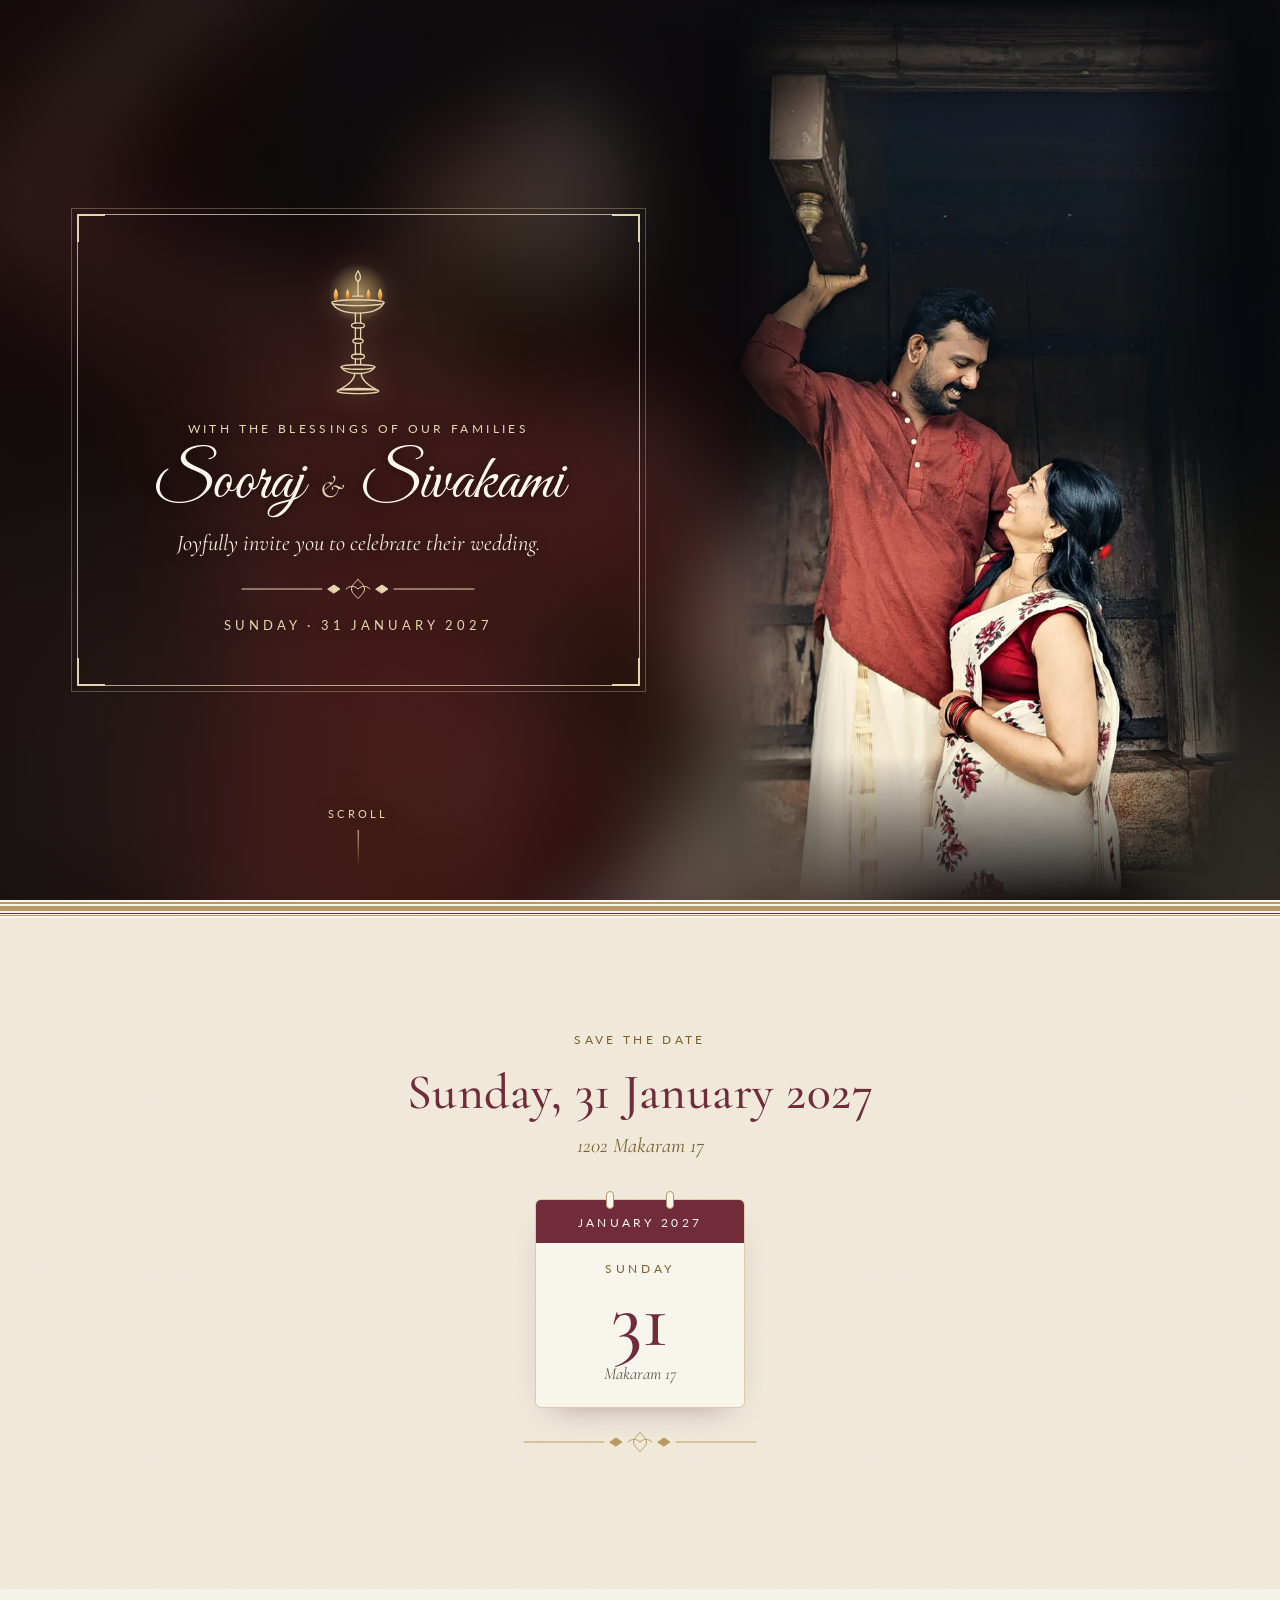
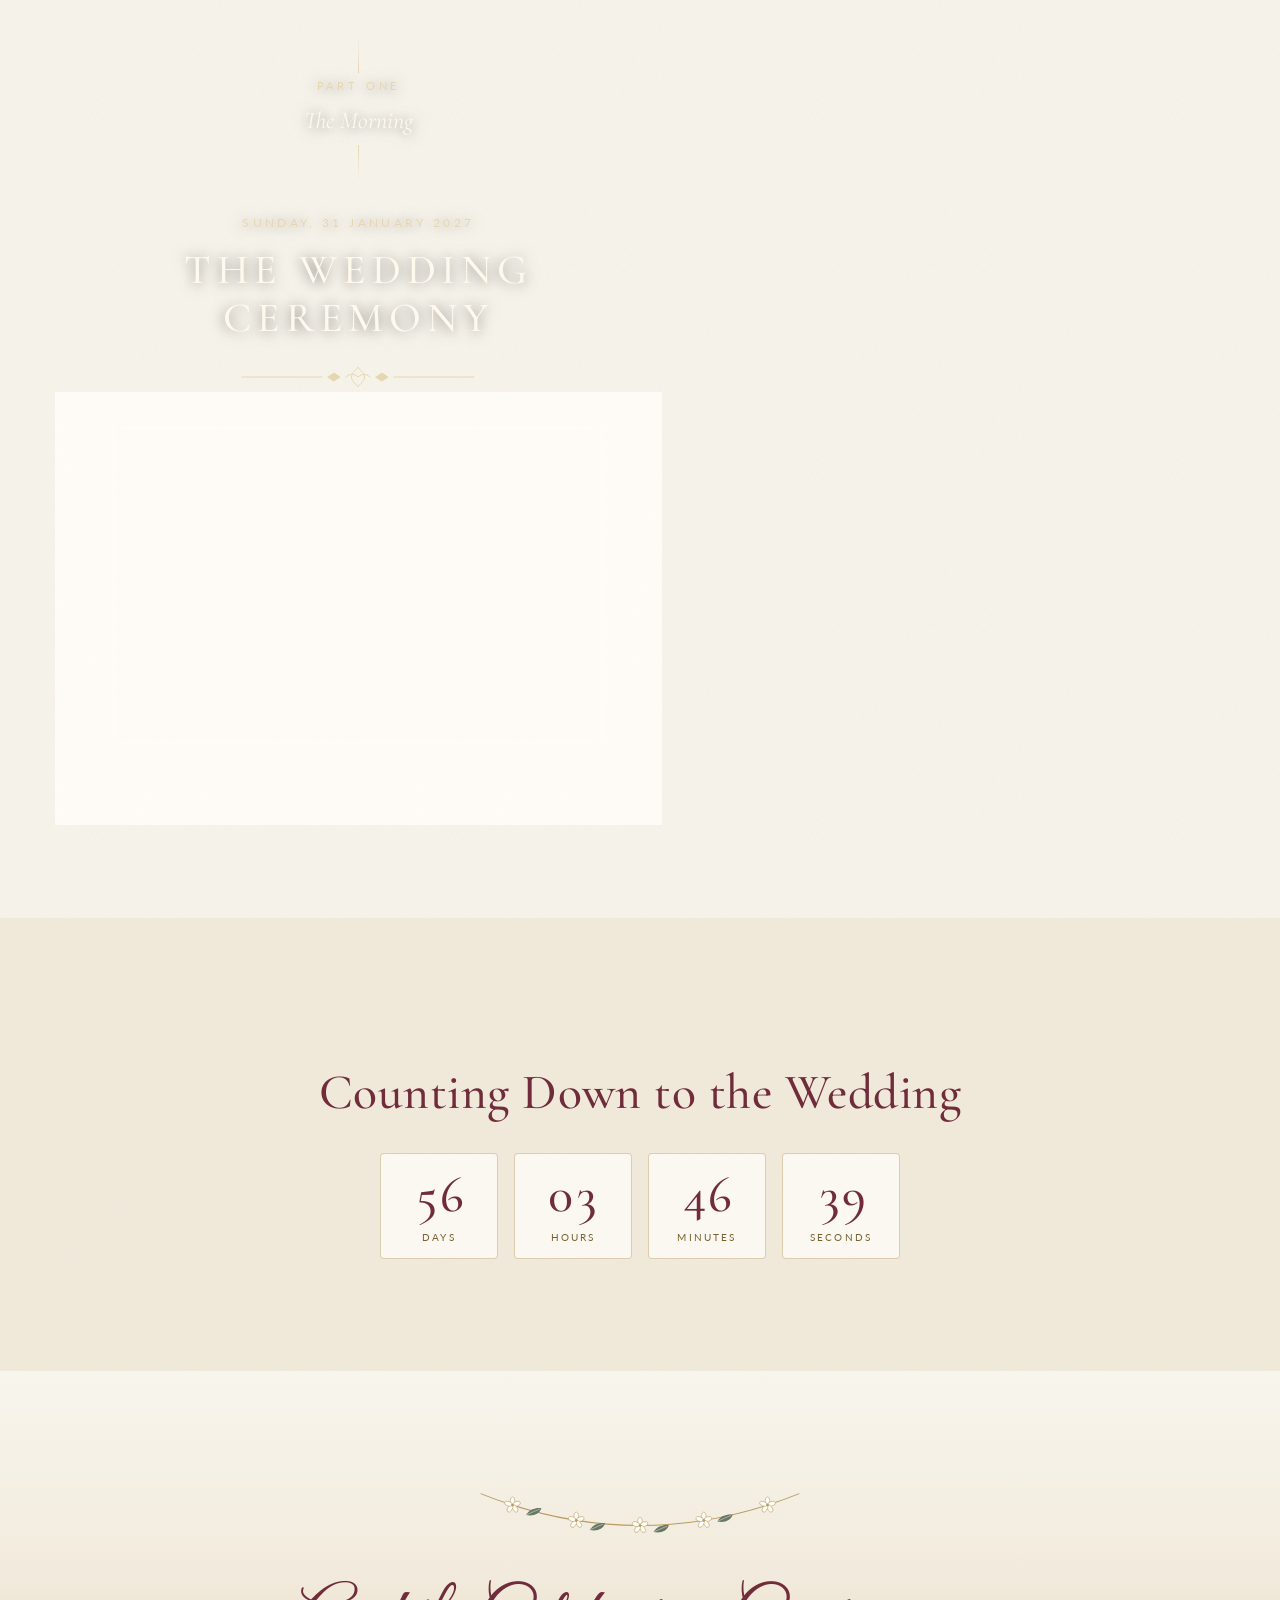
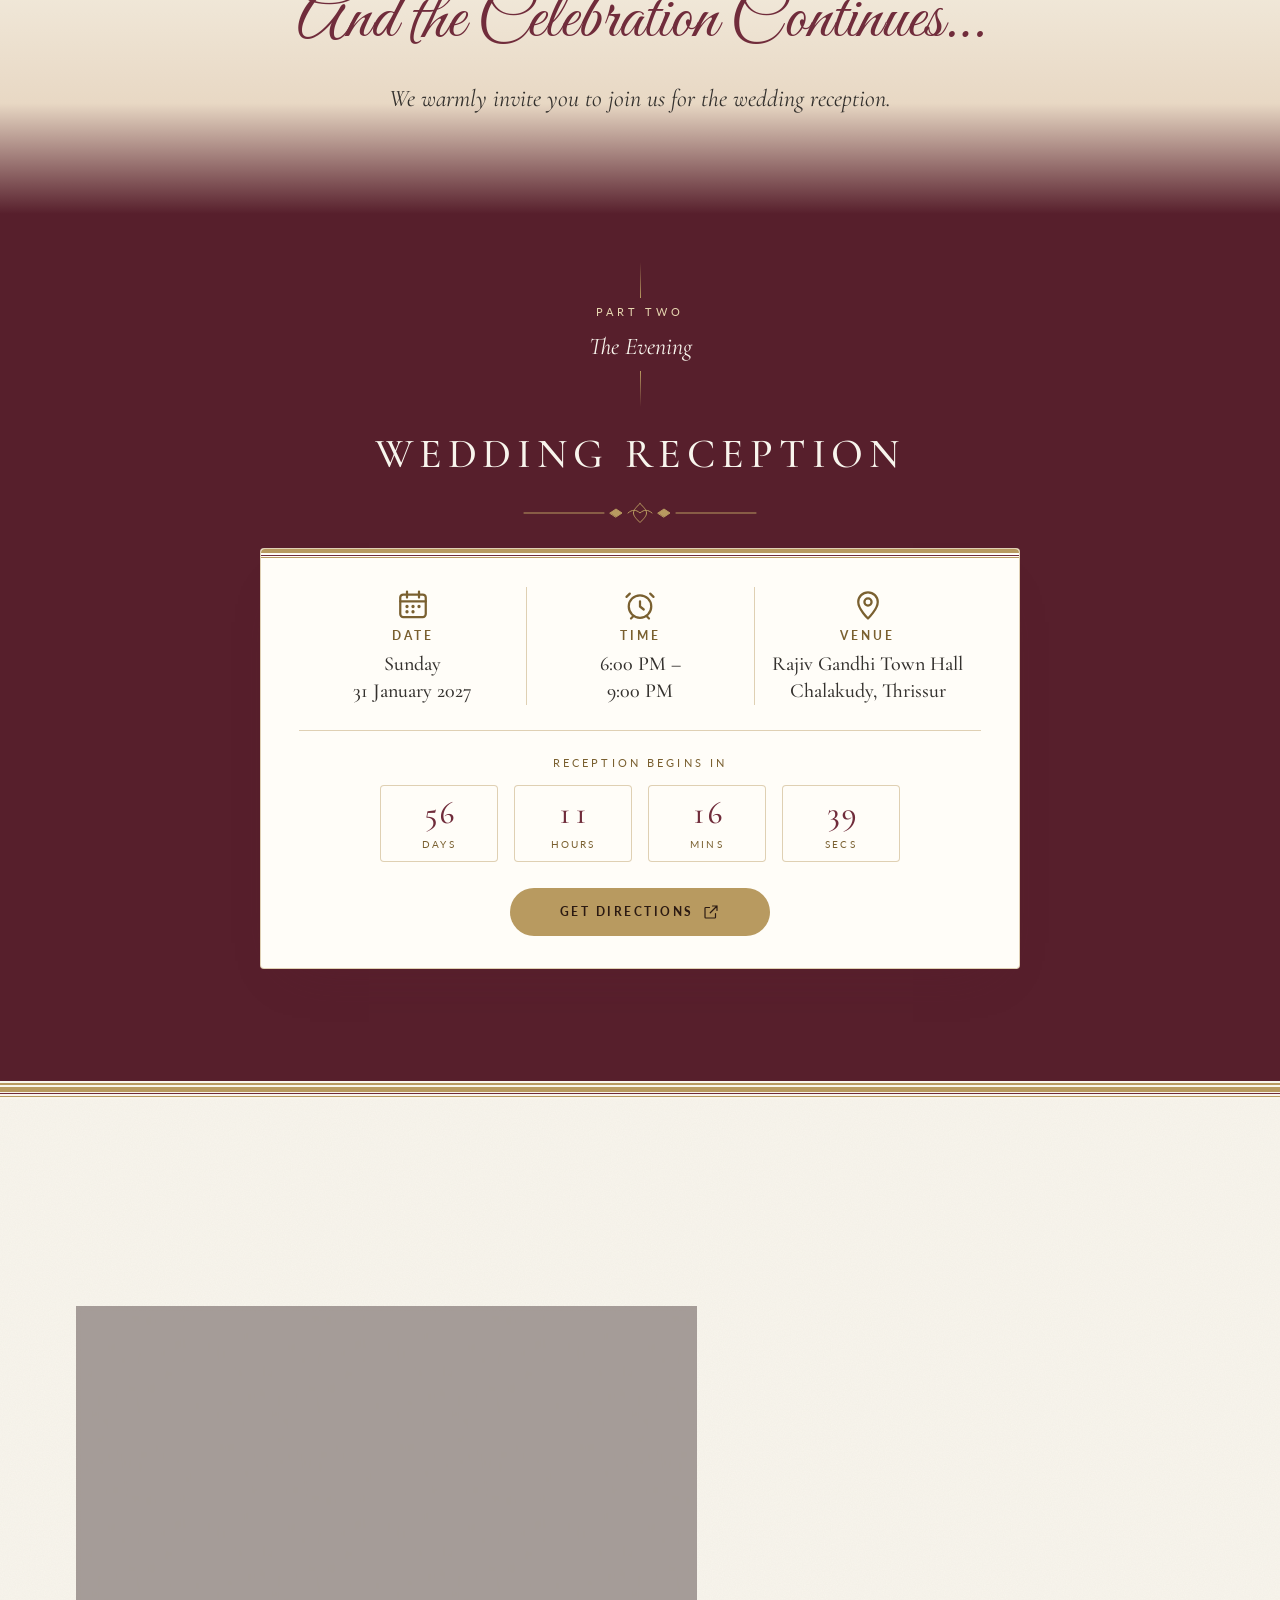
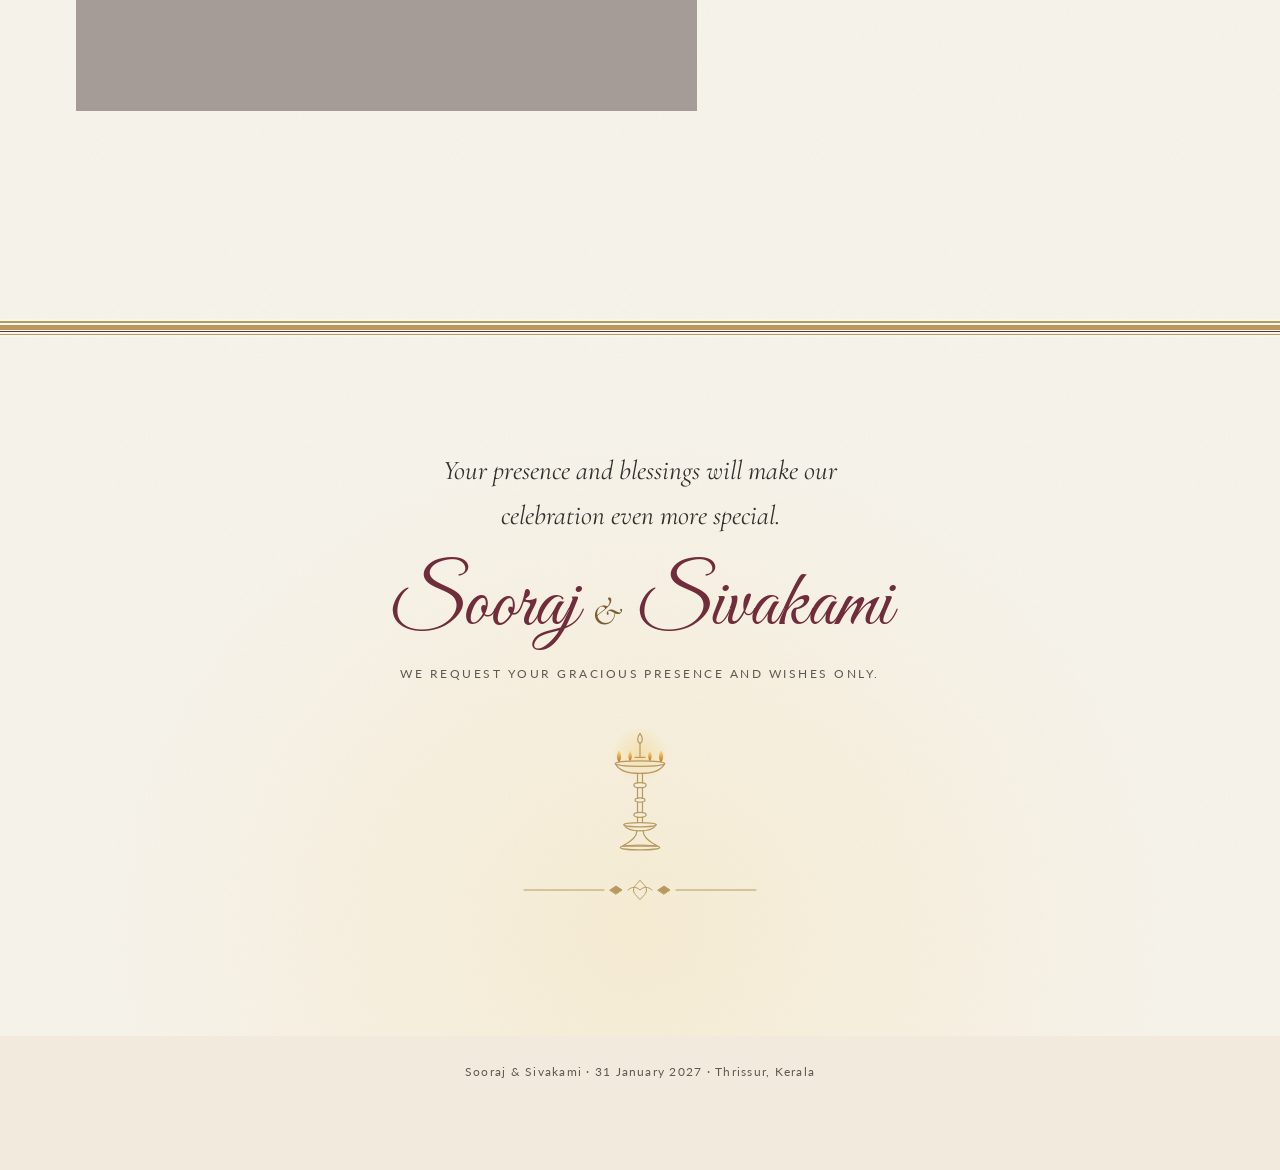
==== commit 42458ae3: "Simplify invitation and add couple photo background - Remove RSVP form, share buttons, navigation me" ====
--- a/index.html
+++ b/index.html
@@ -81,6 +81,15 @@
 <body>
   <a class="skip-link" href="#main">Skip to the invitation</a>
 
+  <!-- ===== Fixed couple photo (content scrolls over it) ===== -->
+  <div class="photo-bg">
+    <img class="photo-bg__blur" src="assets/images/couple-blur.jpg" alt="" aria-hidden="true">
+    <picture>
+      <source type="image/webp" srcset="assets/images/couple-720.webp 720w, assets/images/couple-1200.webp 1200w" sizes="(min-width: 900px) and (min-aspect-ratio: 1/1) 57vh, 100vw">
+      <img class="photo-bg__img" src="assets/images/couple-1200.jpg" width="1200" height="2133" alt="Sooraj and Sivakami in traditional Kerala attire" fetchpriority="high" decoding="async">
+    </picture>
+  </div>
+
   <!-- ===== Icon sprite (decorative, reused via <use>) ===== -->
   <svg class="sprite" aria-hidden="true" focusable="false" width="0" height="0">
     <defs>
@@ -99,41 +108,19 @@
       <symbol id="i-pin" viewBox="0 0 24 24"><g fill="none" stroke="currentColor" stroke-width="1.5" stroke-linecap="round" stroke-linejoin="round"><path d="M12 21s-6.5-6.2-6.5-11a6.5 6.5 0 0 1 13 0c0 4.8-6.5 11-6.5 11z"/><circle cx="12" cy="10" r="2.4"/></g></symbol>
       <symbol id="i-arrow-up" viewBox="0 0 24 24"><path d="M12 19V5M6 11l6-6 6 6" fill="none" stroke="currentColor" stroke-width="1.8" stroke-linecap="round" stroke-linejoin="round"/></symbol>
       <symbol id="i-external" viewBox="0 0 24 24"><path d="M14 4h6v6M20 4l-9 9M18 14v5a1 1 0 0 1-1 1H5a1 1 0 0 1-1-1V7a1 1 0 0 1 1-1h5" fill="none" stroke="currentColor" stroke-width="1.6" stroke-linecap="round" stroke-linejoin="round"/></symbol>
-      <symbol id="i-music" viewBox="0 0 24 24"><g fill="none" stroke="currentColor" stroke-width="1.6" stroke-linecap="round" stroke-linejoin="round"><path d="M9 18V6l10-2v12"/><circle cx="6.5" cy="18" r="2.5"/><circle cx="16.5" cy="16" r="2.5"/></g></symbol>
-      <symbol id="i-pause" viewBox="0 0 24 24"><path d="M9 6v12M15 6v12" fill="none" stroke="currentColor" stroke-width="2" stroke-linecap="round"/></symbol>
-      <symbol id="i-volume" viewBox="0 0 24 24"><g fill="none" stroke="currentColor" stroke-width="1.6" stroke-linecap="round" stroke-linejoin="round"><path d="M4 9.5h3.5L12 6v12l-4.5-3.5H4z"/><path d="M15.5 9a4 4 0 0 1 0 6M18 6.5a7.5 7.5 0 0 1 0 11"/></g></symbol>
-      <symbol id="i-mute" viewBox="0 0 24 24"><g fill="none" stroke="currentColor" stroke-width="1.6" stroke-linecap="round" stroke-linejoin="round"><path d="M4 9.5h3.5L12 6v12l-4.5-3.5H4z"/><path d="M16 9.5l5 5M21 9.5l-5 5"/></g></symbol>
 
       <symbol id="i-divider" viewBox="0 0 240 24"><g fill="none" stroke="currentColor" stroke-width="1" stroke-linecap="round" stroke-linejoin="round"><path d="M4 12h80M156 12h80"/><path d="M90 12l6-4 6 4-6 4z" fill="currentColor"/><path d="M138 12l6-4 6 4-6 4z" fill="currentColor"/><path d="M120 2.5c4 4 6.5 6.5 6.5 9.5s-2.5 5.5-6.5 9.5c-4-4-6.5-6.5-6.5-9.5s2.5-5.5 6.5-9.5z"/><path d="M108 12c4-3.6 8-3.6 12 0 4-3.6 8-3.6 12 0"/></g></symbol>
 
       <symbol id="i-jasmine" viewBox="-12 -12 24 24"><g fill="#FFFDF7" stroke="#B89A60" stroke-width=".7"><ellipse cy="-5.4" rx="2.9" ry="5"/><ellipse cy="-5.4" rx="2.9" ry="5" transform="rotate(72)"/><ellipse cy="-5.4" rx="2.9" ry="5" transform="rotate(144)"/><ellipse cy="-5.4" rx="2.9" ry="5" transform="rotate(216)"/><ellipse cy="-5.4" rx="2.9" ry="5" transform="rotate(288)"/></g><circle r="1.7" fill="#B89A60"/></symbol>
       <symbol id="i-leaf" viewBox="0 0 20 12"><path d="M1 10C5 3 13 1 19 2c-2 6-9 10-18 8z" fill="#667765"/><path d="M2 9.5C7 7 12 5 17 3" fill="none" stroke="#F2EBDD" stroke-width=".6"/></symbol>
 
-      <symbol id="i-temple" viewBox="0 0 240 170"><g fill="none" stroke="currentColor" stroke-width="1.6" stroke-linecap="round" stroke-linejoin="round"><path d="M120 4v8"/><path d="M115.5 24c0-6 9-6 9 0v3h-9z"/><path d="M114 27h12"/><path d="M120 27 86 50H72l-10 7h116l-10-7h-14z"/><path d="M86 57v11h68V57"/><path d="M98 57v11M110 57v11M122 57v11M134 57v11M146 57v11"/><path d="M86 68 48 92H34l-12 8h196l-12-8h-14L154 68"/><path d="M56 100v42M184 100v42M76 100v42M164 100v42"/><path d="M108 142v-24a12 12 0 0 1 24 0v24"/><path d="M40 142h160M32 150h176M24 158h192M16 166h208"/></g></symbol>
     </defs>
   </svg>
 
-  <!-- ===== Header / navigation ===== -->
-  <header class="site-header" id="siteHeader">
-    <a href="#top" class="brand" aria-label="Sooraj and Sivakami — back to top">S<span aria-hidden="true">&amp;</span>S</a>
-    <button class="nav-toggle" id="navToggle" type="button" aria-expanded="false" aria-controls="siteNav">
-      <span class="sr-only">Open menu</span>
-      <span class="nav-toggle__bars" aria-hidden="true"></span>
-    </button>
-    <nav class="site-nav" id="siteNav" aria-label="Invitation sections">
-      <ul>
-        <li><a href="#wedding">Wedding</a></li>
-        <li><a href="#thalikettu">Thalikettu</a></li>
-        <li><a href="#reception">Reception</a></li>
-        <li><a href="#venues">Venues</a></li>
-      </ul>
-    </nav>
-  </header>
-
   <main id="main">
 
     <!-- ===== 1. Hero ===== -->
-    <section class="hero" id="top" aria-labelledby="hero-title">
+    <section class="hero see-through" id="top" aria-labelledby="hero-title">
       <div class="hero__frame">
         <span class="corner corner--tl" aria-hidden="true"></span>
         <span class="corner corner--tr" aria-hidden="true"></span>
@@ -171,44 +158,13 @@
         <p class="hero__date">Sunday &middot; 31 January 2027</p>
       </div>
 
-      <a href="#couple" class="scroll-cue">
+      <a href="#date" class="scroll-cue">
         <span class="scroll-cue__text">Scroll</span>
         <span class="scroll-cue__line" aria-hidden="true"></span>
       </a>
     </section>
 
     <div class="kasavu" aria-hidden="true"></div>
-
-    <!-- ===== 2. Couple ===== -->
-    <section class="section couple" id="couple" aria-labelledby="couple-title">
-      <div class="container">
-        <p class="eyebrow reveal">Two families, one celebration</p>
-        <h2 class="section-title reveal" id="couple-title">The Bride &amp; Groom</h2>
-        <svg class="divider reveal" aria-hidden="true" focusable="false"><use href="#i-divider"/></svg>
-
-        <div class="couple__grid">
-          <article class="person reveal">
-            <p class="person__role">The Groom</p>
-            <h3 class="person__name">Sooraj</h3>
-            <p class="person__parents">Son of<br><strong>Mrs. Rajeswari S. &amp; Mr. Sureshkumar C.&nbsp;K.</strong></p>
-            <p class="person__address">Chenganikkattu Pisharam, Chalakudy, Thrissur –&nbsp;680&nbsp;307</p>
-          </article>
-
-          <div class="couple__join reveal" aria-hidden="true">
-            <svg class="jasmine sway"><use href="#i-jasmine"/></svg>
-            <span>with</span>
-            <svg class="jasmine sway sway--alt"><use href="#i-jasmine"/></svg>
-          </div>
-
-          <article class="person reveal">
-            <p class="person__role">The Bride</p>
-            <h3 class="person__name">Sivakami</h3>
-            <p class="person__parents">Daughter of<br><strong>Mrs. Deepa Sajan &amp; Mr. Sajan T.&nbsp;N.</strong></p>
-            <p class="person__address">Thayeri House, Aripalam, Thrissur</p>
-          </article>
-        </div>
-      </div>
-    </section>
 
     <!-- ===== 3. Date ===== -->
     <section class="section section--cream date" id="date" aria-labelledby="date-title">
@@ -231,13 +187,13 @@
     </section>
 
     <!-- ===== PART ONE · MORNING ===== -->
-    <div class="chapter chapter--morning" aria-hidden="true">
+    <div class="chapter chapter--morning see-through" aria-hidden="true">
       <span class="chapter__label">Part One</span>
       <span class="chapter__title">The Morning</span>
     </div>
 
     <!-- ===== 4. Wedding ceremony ===== -->
-    <section class="section wedding" id="wedding" aria-labelledby="wedding-title">
+    <section class="section wedding see-through" id="wedding" aria-labelledby="wedding-title">
       <div class="container">
         <p class="eyebrow reveal">Sunday, 31 January 2027</p>
         <h2 class="section-title section-title--caps reveal" id="wedding-title">The Wedding Ceremony</h2>
@@ -263,32 +219,6 @@
             Get Directions <svg class="icon icon--sm" aria-hidden="true" focusable="false"><use href="#i-external"/></svg>
             <span class="sr-only">(opens Google Maps in a new tab)</span>
           </a>
-        </div>
-      </div>
-    </section>
-
-    <!-- ===== 5. Thalikettu ===== -->
-    <section class="section section--cream thalikettu" id="thalikettu" aria-labelledby="thalikettu-title">
-      <div class="container">
-        <svg class="temple reveal" aria-hidden="true" focusable="false"><use href="#i-temple"/></svg>
-        <h2 class="section-title section-title--caps reveal" id="thalikettu-title">Thalikettu</h2>
-        <svg class="divider reveal" aria-hidden="true" focusable="false"><use href="#i-divider"/></svg>
-        <p class="thalikettu__place reveal">Vaikkam Sri Subramanya Swami Temple</p>
-        <p class="thalikettu__town reveal">Padiyoor</p>
-        <a class="link-quiet reveal" href="https://www.google.com/maps/search/?api=1&amp;query=Vaikkam+Sri+Subramanya+Swami+Temple+Padiyoor" target="_blank" rel="noopener">
-          View temple on map<span class="sr-only"> (opens Google Maps in a new tab)</span>
-        </a>
-      </div>
-    </section>
-
-    <!-- ===== 6. Groom's departure ===== -->
-    <section class="section departure" id="departure" aria-labelledby="departure-title">
-      <div class="container">
-        <div class="mini-card reveal">
-          <svg class="icon icon--lg" aria-hidden="true" focusable="false"><use href="#i-clock"/></svg>
-          <h2 class="mini-card__title" id="departure-title">Groom’s Departure</h2>
-          <p class="mini-card__time">9:00 AM</p>
-          <p class="mini-card__text">The marriage party leaves the groom’s residence.</p>
         </div>
       </div>
     </section>
@@ -383,43 +313,12 @@
 
     <div class="kasavu" aria-hidden="true"></div>
 
-    <!-- ===== 10. Venues ===== -->
-    <section class="section venues" id="venues" aria-labelledby="venues-title">
-      <div class="container">
-        <p class="eyebrow reveal">Finding your way</p>
-        <h2 class="section-title reveal" id="venues-title">Venues &amp; Directions</h2>
-        <svg class="divider reveal" aria-hidden="true" focusable="false"><use href="#i-divider"/></svg>
-
-        <div class="venues__grid">
-          <article class="venue-card reveal">
-            <p class="venue-card__when">Morning · 10:30 AM</p>
-            <h3 class="venue-card__title">Wedding Ceremony</h3>
-            <p class="venue-card__addr"><strong>KKMS Auditorium</strong><br>Valavanangadi, Padiyoor</p>
-            <a class="btn btn--primary" href="https://www.google.com/maps/search/?api=1&amp;query=KKMS+Auditorium+Valavanangadi+Padiyoor" target="_blank" rel="noopener">
-              <svg class="icon icon--sm" aria-hidden="true" focusable="false"><use href="#i-pin"/></svg> Get Directions
-              <span class="sr-only">to KKMS Auditorium (opens Google Maps in a new tab)</span>
-            </a>
-          </article>
-          <article class="venue-card reveal">
-            <p class="venue-card__when">Evening · 6:00 PM</p>
-            <h3 class="venue-card__title">Reception</h3>
-            <p class="venue-card__addr"><strong>Rajiv Gandhi Town Hall</strong><br>Chalakudy, Thrissur</p>
-            <a class="btn btn--primary" href="https://www.google.com/maps/search/?api=1&amp;query=Rajiv+Gandhi+Town+Hall+Chalakudy+Thrissur" target="_blank" rel="noopener">
-              <svg class="icon icon--sm" aria-hidden="true" focusable="false"><use href="#i-pin"/></svg> Get Directions
-              <span class="sr-only">to Rajiv Gandhi Town Hall (opens Google Maps in a new tab)</span>
-            </a>
-          </article>
-        </div>
-      </div>
-    </section>
-
     <!-- ===== 12. Family ===== -->
-    <section class="section section--cream family" id="family" aria-labelledby="family-title">
+    <section class="section family see-through" id="family" aria-labelledby="family-title">
       <div class="container">
         <h2 class="section-title reveal" id="family-title">With the Blessings of Our Families</h2>
         <svg class="divider reveal" aria-hidden="true" focusable="false"><use href="#i-divider"/></svg>
         <p class="family__hosts reveal">Mrs. Rajeswari S. &amp; Mr. Sureshkumar C.&nbsp;K.</p>
-        <p class="family__address reveal">Chenganikkattu Pisharam, Chalakudy, Thrissur –&nbsp;680&nbsp;307</p>
         <p class="family__sharing reveal"><span>Sharing the happiness</span> Swathy C.&nbsp;S.</p>
       </div>
     </section>
@@ -462,16 +361,6 @@
   </footer>
 
   <!-- ===== Floating controls ===== -->
-  <div class="music-controls" role="group" aria-label="Background music">
-    <button class="fab" id="musicToggle" type="button" aria-pressed="false" aria-label="Play background music">
-      <svg class="icon fab__play" aria-hidden="true" focusable="false"><use href="#i-music"/></svg>
-      <svg class="icon fab__pause" aria-hidden="true" focusable="false"><use href="#i-pause"/></svg>
-    </button>
-    <button class="fab fab--sm" id="muteToggle" type="button" aria-pressed="false" aria-label="Mute music" hidden>
-      <svg class="icon fab__vol" aria-hidden="true" focusable="false"><use href="#i-volume"/></svg>
-      <svg class="icon fab__mute" aria-hidden="true" focusable="false"><use href="#i-mute"/></svg>
-    </button>
-  </div>
   <a class="fab back-to-top" id="backToTop" href="#top" aria-label="Back to top">
     <svg class="icon" aria-hidden="true" focusable="false"><use href="#i-arrow-up"/></svg>
   </a>
--- a/css/style.css
+++ b/css/style.css
@@ -24,7 +24,6 @@
   --gutter: 16px;
   --max: 1080px;
   --radius: 4px;
-  --header-h: 56px;
   --ease: cubic-bezier(.22, .61, .36, 1);
 
   --paper: url("data:image/svg+xml,%3Csvg xmlns='http://www.w3.org/2000/svg' width='180' height='180'%3E%3Cfilter id='n'%3E%3CfeTurbulence type='fractalNoise' baseFrequency='.85' numOctaves='2' stitchTiles='stitch'/%3E%3CfeColorMatrix values='0 0 0 0 .45 0 0 0 0 .38 0 0 0 0 .25 0 0 0 .07 0'/%3E%3C/filter%3E%3Crect width='100%25' height='100%25' filter='url(%23n)'/%3E%3C/svg%3E");
@@ -51,7 +50,6 @@
 button, input { font: inherit; color: inherit; }
 [hidden] { display: none !important; }
 :focus-visible { outline: 2px solid var(--maroon); outline-offset: 3px; border-radius: 2px; }
-section[id] { scroll-margin-top: var(--header-h); }
 
 .sr-only {
   position: absolute !important; width: 1px; height: 1px; padding: 0; margin: -1px;
@@ -100,71 +98,11 @@
     var(--ivory);
 }
 
-/* ---------- Header / nav ---------- */
-.site-header {
-  position: fixed; inset: 0 0 auto 0; z-index: 50; height: var(--header-h);
-  display: flex; align-items: center; justify-content: space-between;
-  padding: 0 var(--gutter); padding-top: env(safe-area-inset-top);
-  transition: background-color .35s var(--ease), box-shadow .35s var(--ease), transform .35s var(--ease);
-}
-.site-header.is-solid {
-  background: rgba(248, 245, 237, .94);
-  box-shadow: 0 1px 0 var(--line);
-  -webkit-backdrop-filter: blur(8px); backdrop-filter: blur(8px);
-}
-.brand {
-  font-family: var(--font-head); font-size: 1.35rem; color: var(--maroon); text-decoration: none;
-  letter-spacing: .06em; min-height: 44px; display: inline-flex; align-items: center;
-}
-.brand span { font-family: var(--font-script); color: var(--gold-deep); margin: 0 .15em; font-size: 1.2em; }
-
-.nav-toggle {
-  width: 44px; height: 44px; border: 0; background: transparent; cursor: pointer;
-  display: inline-grid; place-items: center; border-radius: 50%;
-}
-.nav-toggle__bars, .nav-toggle__bars::before, .nav-toggle__bars::after {
-  display: block; width: 22px; height: 1.5px; background: var(--maroon); border-radius: 2px;
-  transition: transform .3s var(--ease), opacity .2s;
-}
-.nav-toggle__bars { position: relative; }
-.nav-toggle__bars::before, .nav-toggle__bars::after { content: ""; position: absolute; left: 0; }
-.nav-toggle__bars::before { top: -7px; }
-.nav-toggle__bars::after { top: 7px; }
-.nav-toggle[aria-expanded="true"] .nav-toggle__bars { background: transparent; }
-.nav-toggle[aria-expanded="true"] .nav-toggle__bars::before { transform: translateY(7px) rotate(45deg); }
-.nav-toggle[aria-expanded="true"] .nav-toggle__bars::after { transform: translateY(-7px) rotate(-45deg); }
-
-.site-nav {
-  position: absolute; top: 100%; left: 0; right: 0;
-  background: var(--ivory); box-shadow: 0 12px 24px rgba(52, 49, 46, .08); border-top: 1px solid var(--line);
-  visibility: hidden; opacity: 0; transform: translateY(-8px);
-  transition: opacity .25s var(--ease), transform .25s var(--ease), visibility .25s;
-}
-.site-nav.is-open { visibility: visible; opacity: 1; transform: none; }
-.site-nav ul { list-style: none; margin: 0; padding: .5rem 0 1rem; }
-.site-nav a {
-  display: block; padding: .8rem var(--gutter); text-align: center; text-decoration: none;
-  font-family: var(--font-head); font-size: 1.25rem; color: var(--maroon); letter-spacing: .06em;
-}
-.site-nav a:hover { color: var(--gold-deep); }
-
-@media (min-width: 760px) {
-  .nav-toggle { display: none; }
-  .site-nav { position: static; visibility: visible; opacity: 1; transform: none; background: none; box-shadow: none; border: 0; }
-  .site-nav ul { display: flex; gap: .25rem; padding: 0; }
-  .site-nav a { font-family: var(--font-body); font-size: .74rem; letter-spacing: .22em; text-transform: uppercase; padding: .75rem .8rem; position: relative; }
-  .site-nav a::after {
-    content: ""; position: absolute; left: .8rem; right: .8rem; bottom: .45rem; height: 1px; background: var(--gold);
-    transform: scaleX(0); transition: transform .3s var(--ease);
-  }
-  .site-nav a:hover::after, .site-nav a:focus-visible::after { transform: scaleX(1); }
-}
-
 /* ---------- 1. Hero ---------- */
 .hero {
   min-height: 100vh; min-height: 100svh;
   display: grid; place-items: center;
-  padding: calc(var(--header-h) + 12px) var(--gutter) 84px;
+  padding: 32px var(--gutter) 84px;
   position: relative; text-align: center;
   background:
     radial-gradient(ellipse at 50% 30%, rgba(243, 213, 139, .22), transparent 60%),
@@ -217,24 +155,6 @@
 }
 .scroll-cue__line { width: 1px; height: 36px; background: linear-gradient(var(--gold), transparent); position: relative; overflow: hidden; }
 .scroll-cue__line::after { content: ""; position: absolute; left: 0; top: -40%; width: 1px; height: 40%; background: var(--maroon); animation: scrollLine 2.2s ease-in-out infinite; }
-
-/* ---------- 2. Couple ---------- */
-.couple__grid { display: grid; gap: 2rem; margin-top: 1rem; align-items: center; }
-.person { padding: 0 .5rem; }
-.person__role { font-size: .72rem; letter-spacing: .3em; text-transform: uppercase; color: var(--gold-deep); }
-.person__name { font-family: var(--font-script); font-weight: 400; color: var(--maroon); font-size: clamp(3.2rem, 14vw, 4.6rem); line-height: 1.2; margin: .2rem 0 .5rem; }
-.person__parents { font-size: .95rem; color: var(--muted); }
-.person__parents strong { display: inline-block; margin-top: .2rem; font-family: var(--font-head); font-size: 1.22rem; font-weight: 600; color: var(--charcoal); }
-.person__address { margin-top: .6rem; font-size: .88rem; color: var(--muted); }
-.couple__join { display: flex; align-items: center; justify-content: center; gap: 1rem; font-family: var(--font-head); font-style: italic; font-size: 1.4rem; color: var(--gold-deep); }
-.jasmine { width: 26px; height: 26px; }
-.sway { animation: sway 6s ease-in-out infinite; transform-origin: center; }
-.sway--alt { animation-delay: -3s; }
-
-@media (min-width: 860px) {
-  .couple__grid { grid-template-columns: 1fr auto 1fr; gap: 1.5rem; }
-  .couple__join { flex-direction: column; }
-}
 
 /* ---------- 3. Date ---------- */
 .date__malayalam { font-family: var(--font-head); font-style: italic; font-size: 1.3rem; color: var(--gold-deep); margin-top: .5rem; }
@@ -301,22 +221,6 @@
 .btn--gold:hover { background: #C9AE78; }
 .btn--block { width: 100%; }
 .link-quiet { display: inline-block; margin-top: 1.2rem; padding: .6rem 0; font-size: .78rem; letter-spacing: .2em; text-transform: uppercase; color: var(--maroon); text-decoration-color: var(--gold); text-underline-offset: 6px; }
-
-/* ---------- 5. Thalikettu ---------- */
-.temple { width: min(250px, 72%); height: auto; aspect-ratio: 240 / 170; margin: 0 auto 1.8rem; color: var(--gold-deep); }
-.thalikettu__place { font-family: var(--font-head); font-size: clamp(1.5rem, 5.6vw, 2.1rem); color: var(--charcoal); font-weight: 500; line-height: 1.25; }
-.thalikettu__town { margin-top: .35rem; font-size: .8rem; letter-spacing: .3em; text-transform: uppercase; color: var(--gold-deep); }
-
-/* ---------- 6. Departure ---------- */
-.departure { padding: 3.5rem 0; }
-.mini-card {
-  max-width: 340px; margin: 0 auto; padding: 1.8rem 1.4rem; text-align: center;
-  border: 1px solid var(--line); border-radius: var(--radius); background: #FFFDF8;
-  display: flex; flex-direction: column; align-items: center; gap: .3rem;
-}
-.mini-card__title { font-family: var(--font-body); font-size: .74rem; font-weight: 700; letter-spacing: .26em; text-transform: uppercase; color: var(--gold-deep); margin-top: .5rem; }
-.mini-card__time { font-family: var(--font-head); font-size: 2.4rem; color: var(--maroon); line-height: 1.1; }
-.mini-card__text { font-family: var(--font-head); font-style: italic; font-size: 1.15rem; color: var(--muted); }
 
 /* ---------- 7. Countdown ---------- */
 .countdown { margin-top: 2rem; }
@@ -362,23 +266,8 @@
   .event-card--evening .btn { width: auto; min-width: 260px; }
 }
 
-/* ---------- 10. Venues ---------- */
-.venues__grid { display: grid; gap: 1.25rem; margin-top: 1rem; }
-.venue-card {
-  border: 1px solid var(--line); border-radius: var(--radius); background: #FFFDF8;
-  padding: 2rem 1.4rem; display: flex; flex-direction: column; align-items: center; gap: .4rem;
-  transition: transform .4s var(--ease), box-shadow .4s var(--ease);
-}
-.venue-card:hover { transform: translateY(-3px); box-shadow: 0 20px 40px -30px rgba(87, 31, 44, .55); }
-.venue-card__when { font-size: .7rem; letter-spacing: .28em; text-transform: uppercase; color: var(--gold-deep); }
-.venue-card__title { font-family: var(--font-head); font-size: 1.9rem; color: var(--maroon); }
-.venue-card__addr { font-size: 1rem; color: var(--muted); margin-bottom: 1rem; }
-.venue-card__addr strong { color: var(--charcoal); font-family: var(--font-head); font-size: 1.3rem; font-weight: 600; }
-@media (min-width: 720px) { .venues__grid { grid-template-columns: 1fr 1fr; } }
-
 /* ---------- 12. Family ---------- */
 .family__hosts { font-family: var(--font-head); font-size: clamp(1.4rem, 5.4vw, 1.9rem); color: var(--charcoal); font-weight: 500; }
-.family__address { margin-top: .4rem; color: var(--muted); font-size: .92rem; }
 .family__sharing { margin-top: 2rem; font-family: var(--font-head); font-size: 1.4rem; color: var(--maroon); }
 .family__sharing span { display: block; font-family: var(--font-body); font-size: .7rem; letter-spacing: .28em; text-transform: uppercase; color: var(--gold-deep); margin-bottom: .3rem; }
 
@@ -402,12 +291,6 @@
 .fab:hover { transform: translateY(-2px); }
 .fab .icon { color: currentColor; width: 22px; height: 22px; }
 .fab--sm { width: 44px; height: 44px; }
-.music-controls { position: fixed; left: var(--gutter); bottom: calc(var(--gutter) + env(safe-area-inset-bottom)); z-index: 40; display: flex; gap: .5rem; align-items: center; }
-#musicToggle .fab__pause, #musicToggle[aria-pressed="true"] .fab__play { display: none; }
-#musicToggle[aria-pressed="true"] .fab__pause { display: block; }
-#musicToggle[aria-pressed="true"] { background: var(--maroon); color: var(--ivory); border-color: var(--maroon); }
-#muteToggle .fab__mute, #muteToggle[aria-pressed="true"] .fab__vol { display: none; }
-#muteToggle[aria-pressed="true"] .fab__mute { display: block; }
 .back-to-top { position: fixed; right: var(--gutter); bottom: calc(var(--gutter) + env(safe-area-inset-bottom)); z-index: 40; opacity: 0; visibility: hidden; transform: translateY(10px); }
 .back-to-top.is-visible { opacity: 1; visibility: visible; transform: none; }
 
@@ -432,6 +315,105 @@
 }
 
 @media print {
-  .site-header, .music-controls, .back-to-top, .scroll-cue { display: none !important; }
+  .back-to-top, .scroll-cue { display: none !important; }
   .js .reveal { opacity: 1; transform: none; }
 }
+
+/* ==========================================================================
+   Couple photo background + see-through sections
+   (opening, wedding ceremony, family blessings). Other sections stay opaque
+   and scroll over the fixed photo.
+   ========================================================================== */
+.photo-bg { position: fixed; inset: 0; z-index: -1; overflow: hidden; background: #2A1A17; }
+.photo-bg__img { position: absolute; inset: 0; width: 100%; height: 100%; object-fit: cover; object-position: 50% 40%; }
+.photo-bg__blur {
+  display: none; position: absolute; top: -60px; left: -60px;
+  width: calc(100% + 120px); height: calc(100% + 120px); max-width: none;
+  object-fit: cover; filter: blur(30px) brightness(.5) saturate(1.1);
+}
+.photo-bg::after {
+  content: ""; position: absolute; inset: 0;
+  background: linear-gradient(to bottom,
+    rgba(24, 12, 12, .45) 0%, rgba(24, 12, 12, .1) 22%, rgba(24, 12, 12, .1) 50%,
+    rgba(24, 12, 12, .55) 74%, rgba(24, 12, 12, .86) 100%);
+}
+
+.see-through { background: transparent !important; color: #FBF6EA; text-shadow: 0 1px 14px rgba(0, 0, 0, .55); }
+.see-through .eyebrow, .see-through .chapter__label { color: var(--gold-soft); }
+.see-through .section-title, .see-through .chapter__title { color: #FFF8EC; }
+.see-through .divider { color: var(--gold-soft); }
+.chapter.see-through::before { background: linear-gradient(transparent, var(--gold-soft)); }
+.chapter.see-through::after { background: linear-gradient(var(--gold-soft), transparent); }
+
+/* Opening: lamp at the top, names and date at the bottom, faces left clear */
+.hero.see-through { place-items: stretch center; padding: 16px var(--gutter); }
+.see-through .hero__frame {
+  display: flex; flex-direction: column; justify-content: flex-end; align-items: center;
+  min-height: calc(100vh - 32px); min-height: calc(100svh - 32px);
+  margin: 0; padding-top: 1.6rem; padding-bottom: 92px;
+  border-color: rgba(230, 214, 176, .75); outline-color: rgba(230, 214, 176, .3); outline-offset: 5px;
+}
+.see-through .corner { border-color: var(--gold-soft); }
+.see-through .hero__vilakku { margin: 0 auto auto; width: clamp(52px, 13vw, 78px); color: var(--gold-soft); filter: drop-shadow(0 0 14px rgba(243, 213, 139, .45)); }
+.see-through .hero__eyebrow { color: var(--gold-soft); margin-bottom: .7rem; }
+.see-through .hero__names {
+  color: #FFF8EC; flex-direction: row; flex-wrap: wrap; justify-content: center; align-items: baseline;
+  gap: 0 .25em; font-size: clamp(2.5rem, 11vw, 5.4rem);
+}
+.see-through .hero__amp { color: var(--gold-soft); font-size: .5em; }
+.see-through .hero__lede { color: #F4EBDD; font-size: clamp(1.05rem, 4vw, 1.4rem); margin-top: .5rem; }
+.see-through .hero__divider { color: var(--gold-soft); margin: .9rem auto; }
+.see-through .hero__date { color: var(--gold-soft); }
+.hero.see-through .scroll-cue { color: var(--gold-soft); bottom: max(30px, env(safe-area-inset-bottom)); }
+.hero.see-through .scroll-cue__line { background: linear-gradient(var(--gold-soft), transparent); }
+.hero.see-through .scroll-cue__line::after { background: #FFF8EC; }
+
+/* Wedding ceremony: frosted card over the photo */
+.wedding.see-through { padding-top: 2rem; padding-bottom: clamp(5rem, 22vh, 10rem); }
+.see-through .event-card {
+  background: rgba(255, 253, 248, .86); text-shadow: none;
+  -webkit-backdrop-filter: blur(10px) saturate(1.1); backdrop-filter: blur(10px) saturate(1.1);
+  border-color: rgba(230, 214, 176, .6);
+}
+
+/* Family blessings: dark glass panel */
+.family.see-through { padding: clamp(6rem, 32vh, 13rem) 0; }
+.family.see-through .container {
+  width: calc(100% - 2 * var(--gutter)); max-width: 620px; padding: 2.4rem 1.4rem;
+  background: rgba(36, 16, 20, .38); border: 1px solid rgba(230, 214, 176, .45); border-radius: var(--radius);
+  -webkit-backdrop-filter: blur(3px); backdrop-filter: blur(3px);
+}
+.see-through .family__hosts, .see-through .family__sharing { color: #FFF8EC; }
+.see-through .family__sharing span { color: var(--gold-soft); }
+
+/* Wide screens: full portrait photo on the right, content on the left */
+@media (min-width: 900px) and (min-aspect-ratio: 4/3) {
+  .photo-bg__blur { display: block; }
+  .photo-bg__img {
+    inset: 0 3vw 0 auto; width: auto; height: 100%; max-width: none; object-fit: cover;
+    /* feather every edge so the photo melts into the blurred backdrop */
+    -webkit-mask-image:
+      linear-gradient(to right, transparent 0%, #000 20%, #000 76%, transparent 100%),
+      linear-gradient(to bottom, transparent 0%, #000 14%, #000 84%, transparent 100%);
+    -webkit-mask-composite: source-in;
+    mask-image:
+      linear-gradient(to right, transparent 0%, #000 20%, #000 76%, transparent 100%),
+      linear-gradient(to bottom, transparent 0%, #000 14%, #000 84%, transparent 100%);
+    mask-composite: intersect;
+  }
+  .photo-bg__blur { filter: blur(40px) brightness(.45) saturate(1.15); }
+  .photo-bg::after { background: linear-gradient(to right, rgba(24, 12, 12, .55) 0%, rgba(24, 12, 12, .3) 42%, rgba(24, 12, 12, 0) 62%); }
+
+  .hero.see-through { place-items: center start; padding: 32px 0; }
+  .see-through .hero__frame {
+    min-height: 0; justify-content: center; margin-left: 6vw; max-width: min(44vw, 680px);
+    padding: 3rem 2.4rem;
+  }
+  .see-through .hero__vilakku { margin: 0 auto 1.2rem; }
+  .see-through .hero__names { font-size: clamp(3.4rem, 5vw, 5.4rem); }
+  .hero.see-through .scroll-cue { left: calc(6vw + min(44vw, 680px) / 2); }
+
+  .chapter.see-through { width: min(44vw, 680px); margin-left: 6vw; }
+  .see-through > .container { margin-left: 6vw; margin-right: auto; max-width: min(44vw, 680px); }
+  .family.see-through .container { margin-left: 6vw; }
+}
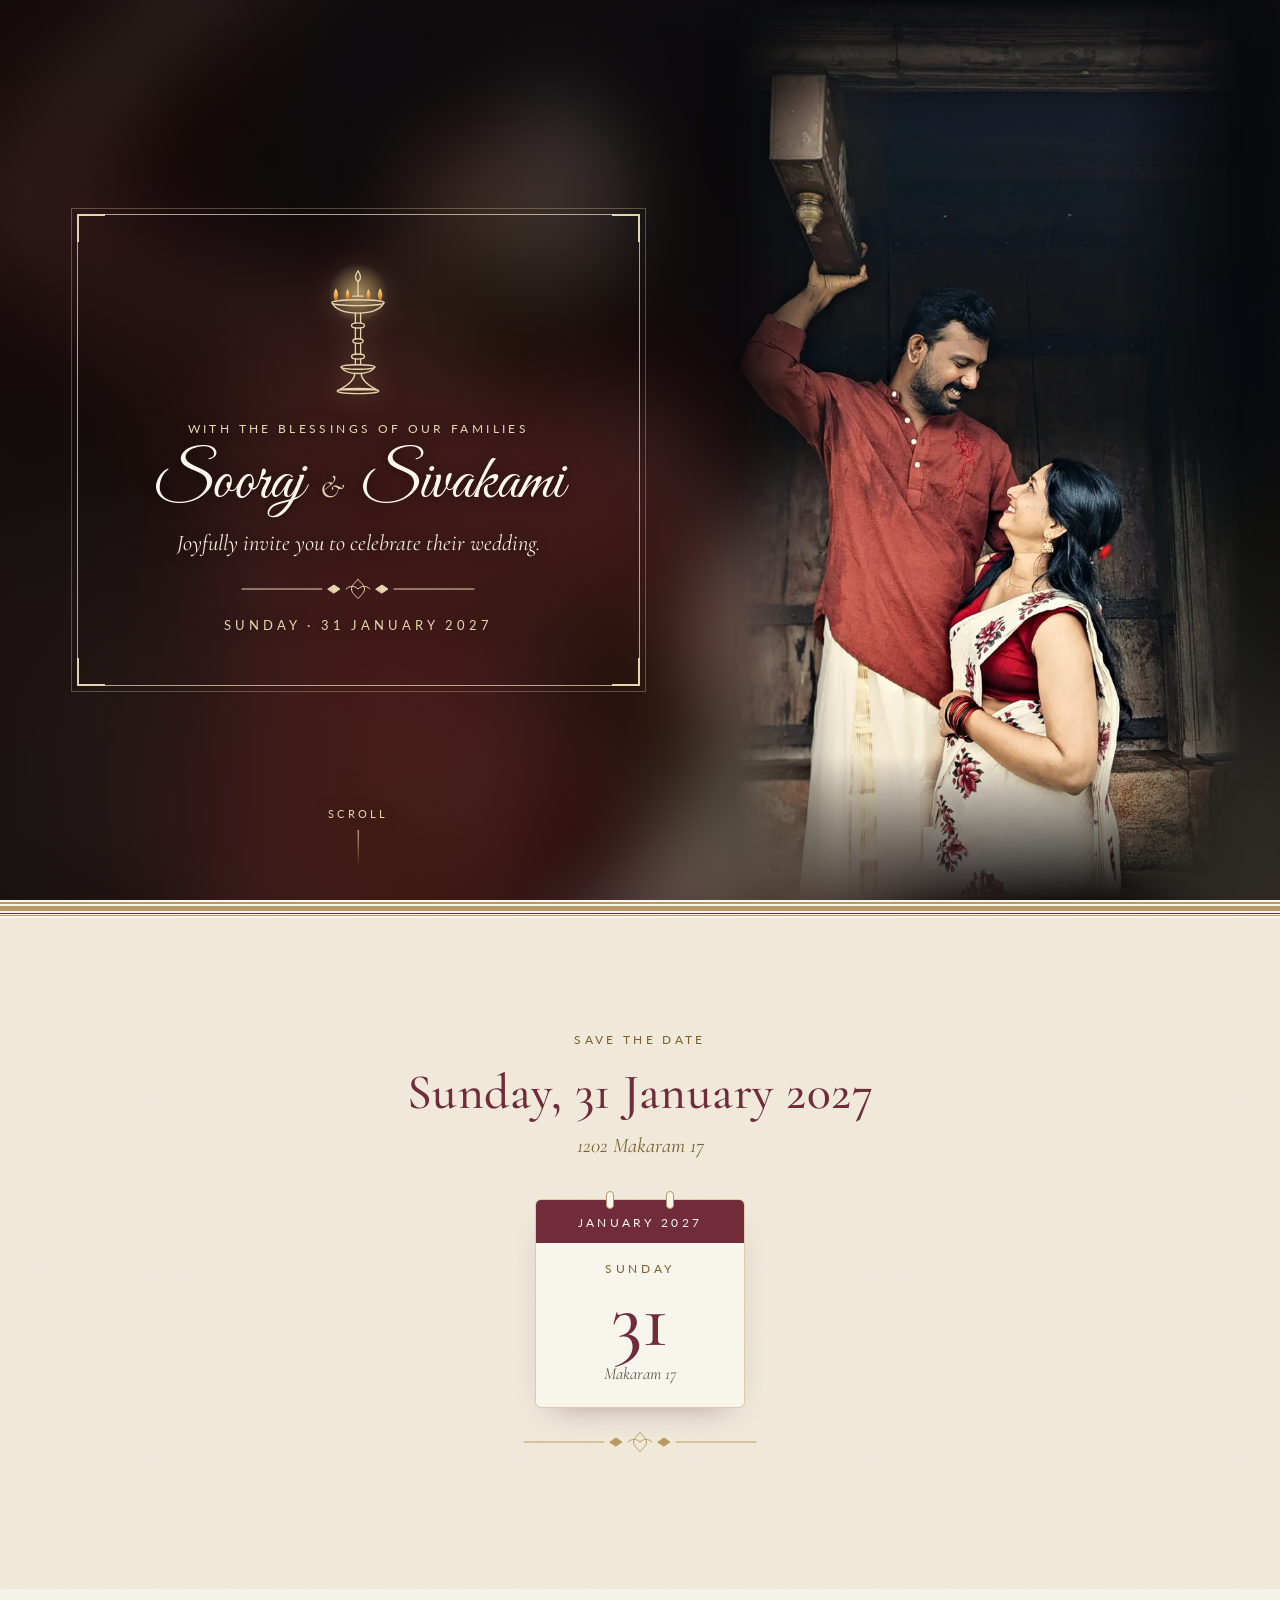
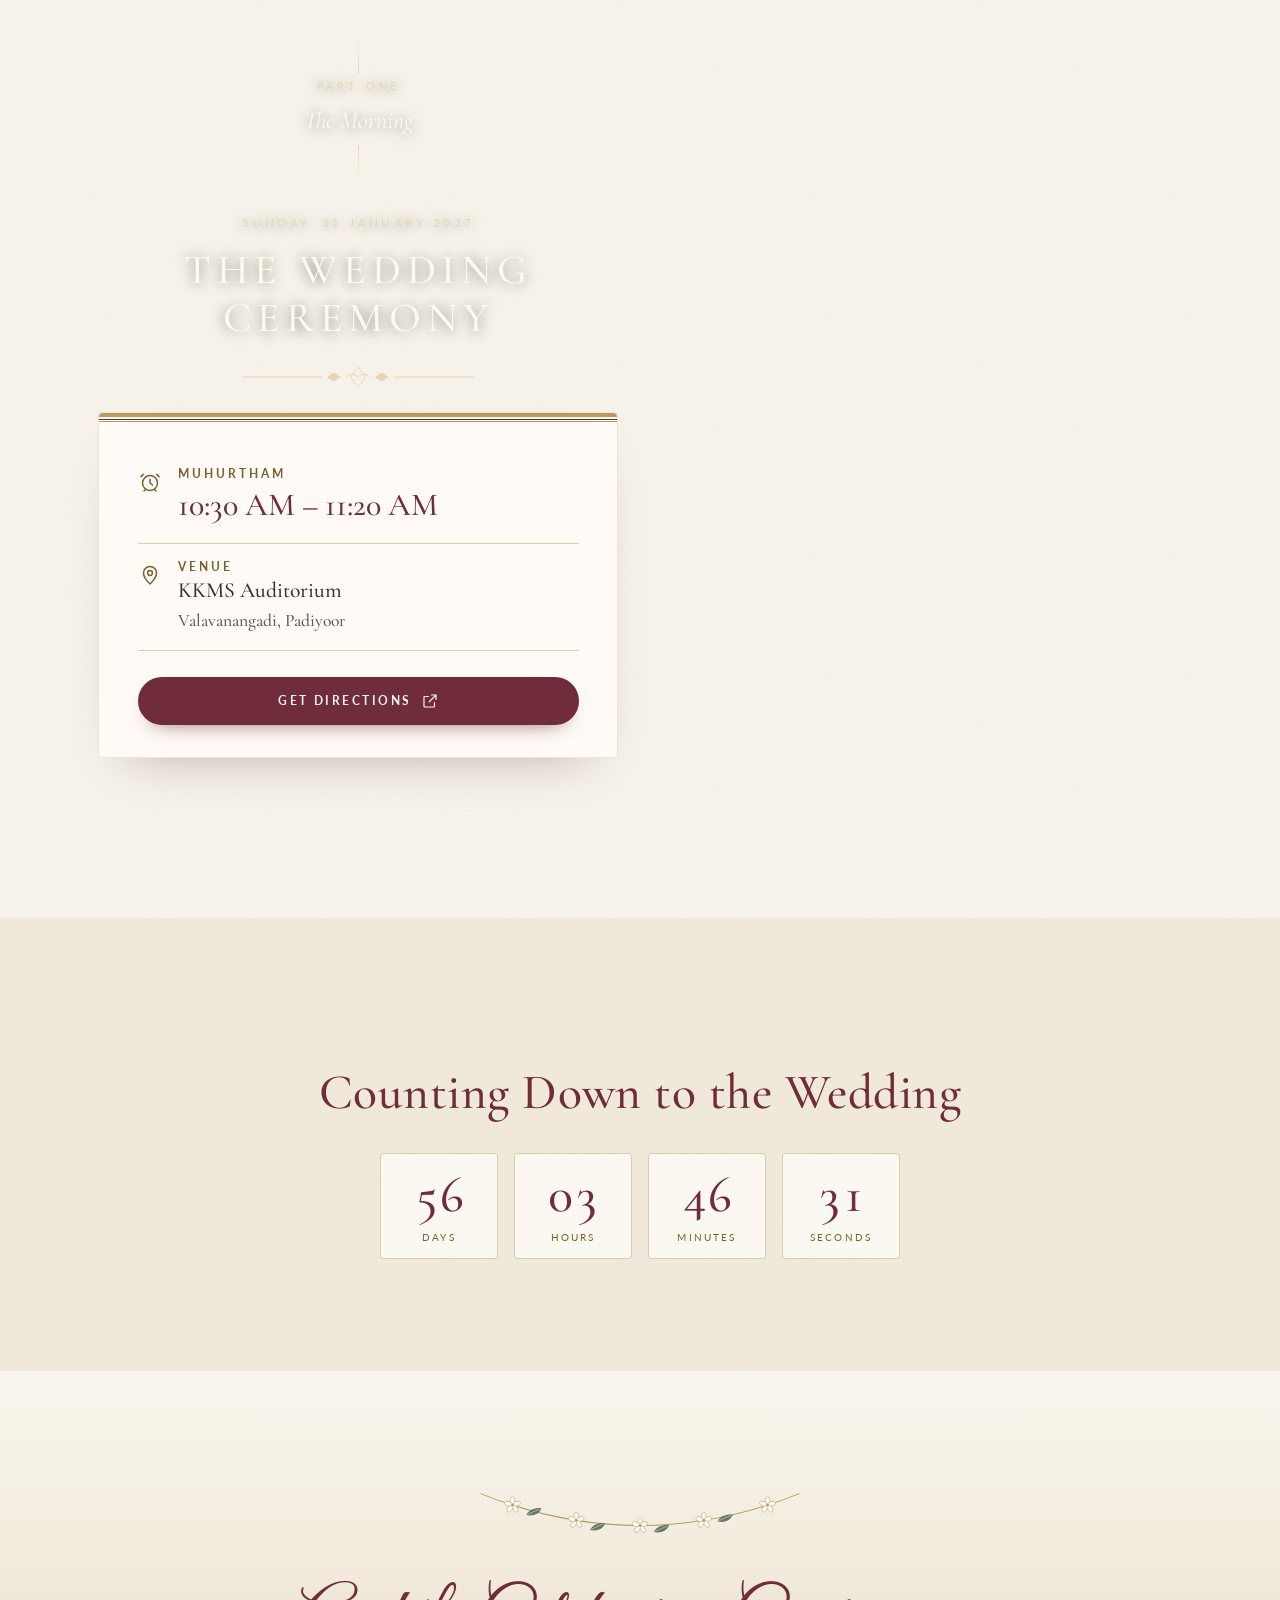
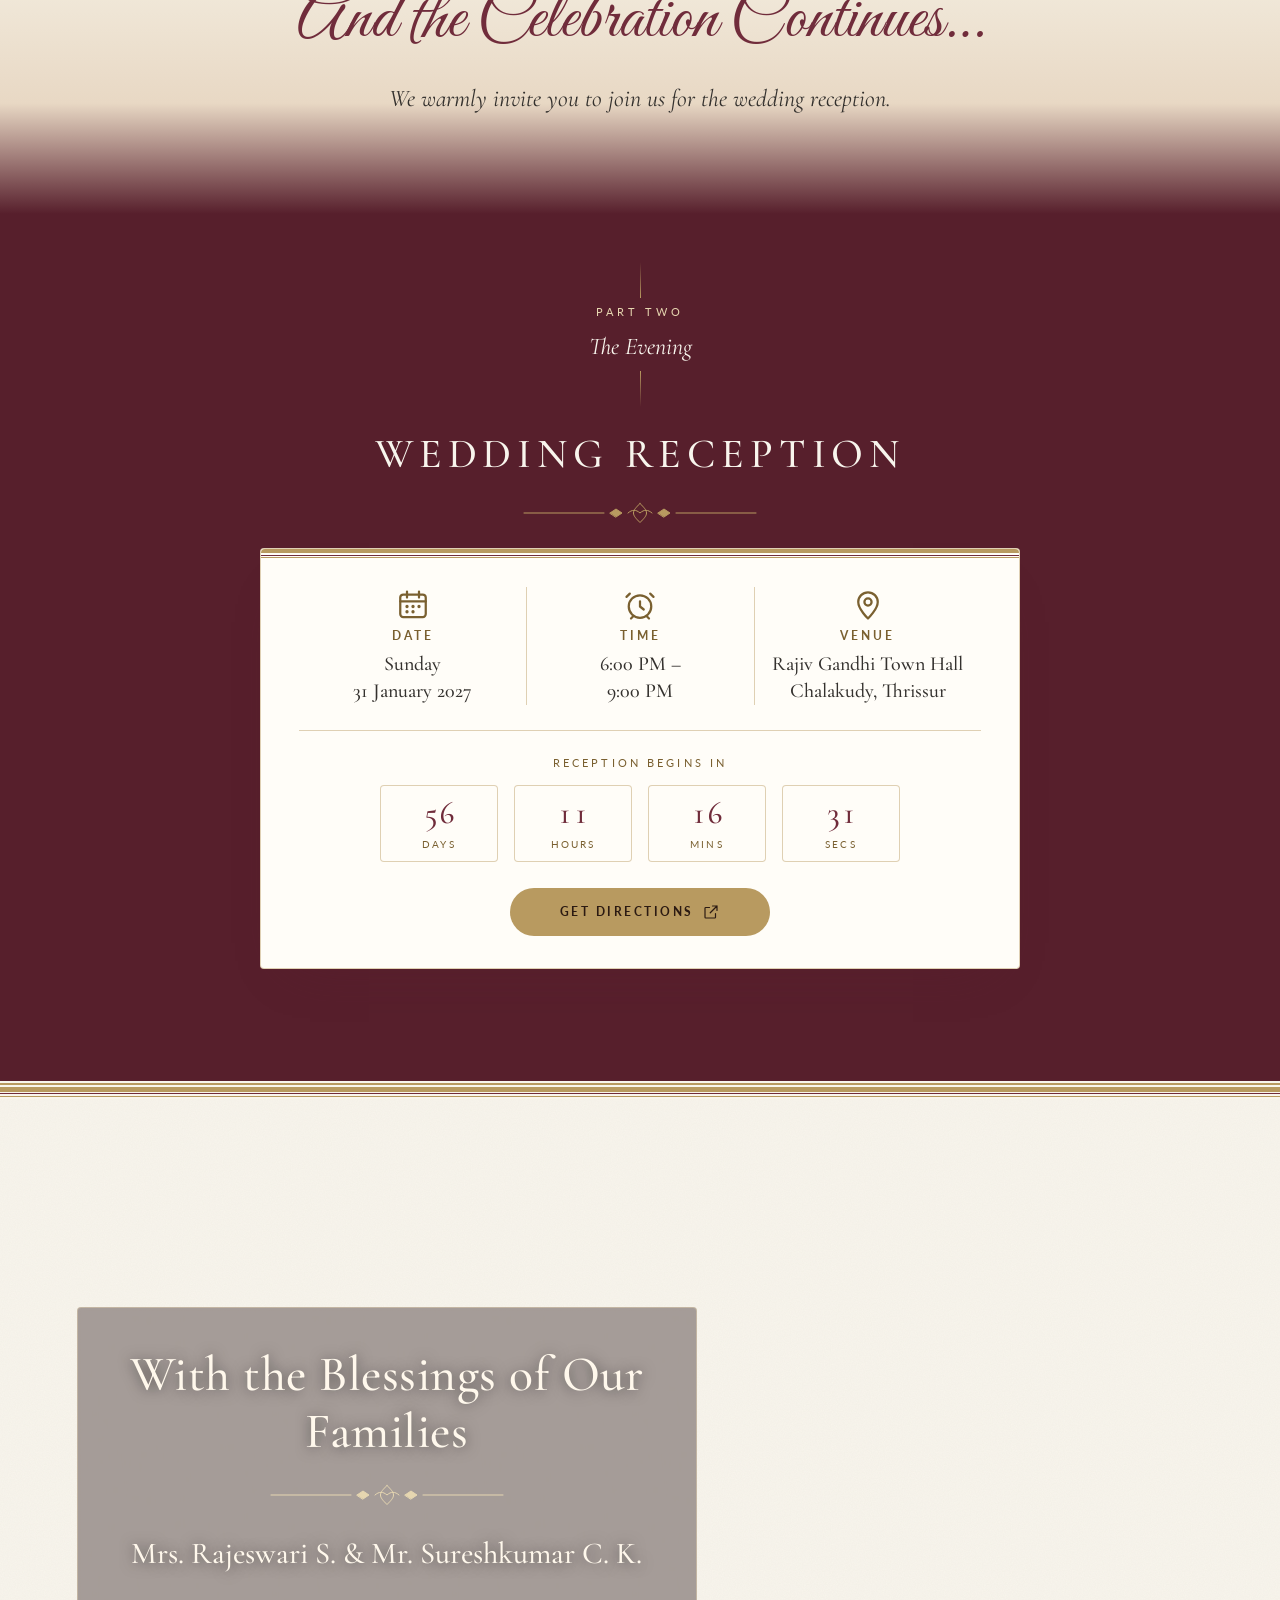
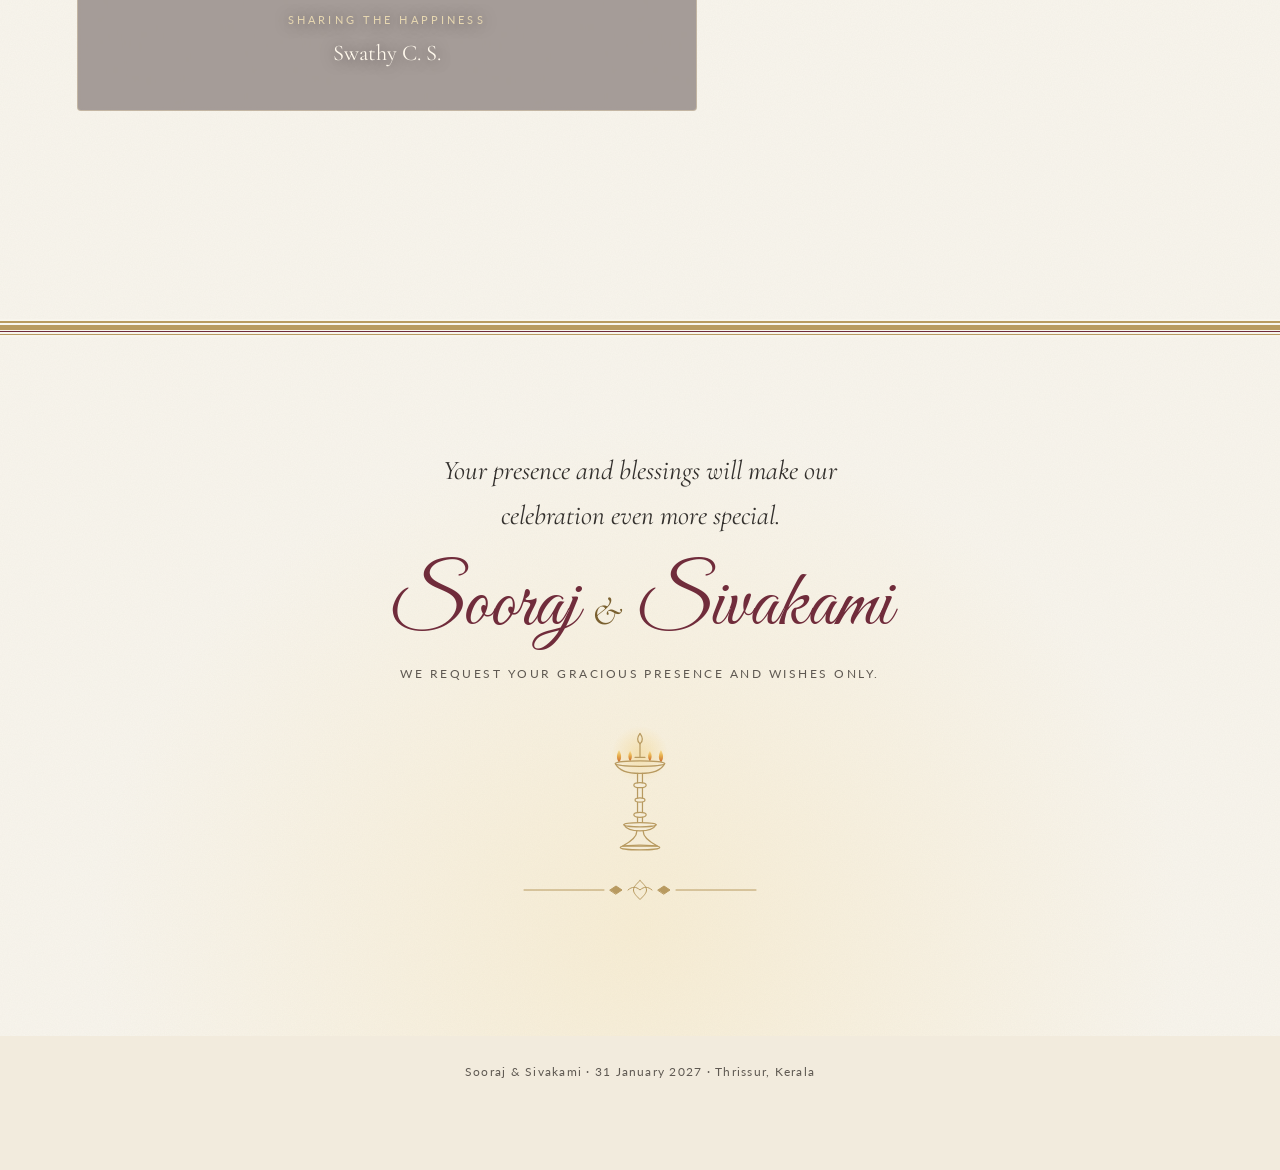
==== commit 8856a8c7: "Publish on GitHub Pages: set live URL, fix 404 links, add .nojekyll Co-Authored-By: Claude Opus 5.5 " ====
--- a/index.html
+++ b/index.html
@@ -7,16 +7,16 @@
   <meta name="description" content="Wedding of Sooraj &amp; Sivakami, Sunday 31 January 2027. Muhurtham 10:30 AM, KKMS Auditorium, Padiyoor. Reception 6–9 PM, Rajiv Gandhi Town Hall, Chalakudy.">
   <meta name="theme-color" content="#702C3B">
   <meta name="color-scheme" content="light">
-  <!-- Replace https://your-domain.example/ with the live URL before sharing (see README). -->
-  <link rel="canonical" href="https://your-domain.example/">
+  <!-- Replace https://abhyakp.github.io/sooraj-wedding-invitation/ with the live URL before sharing (see README). -->
+  <link rel="canonical" href="https://abhyakp.github.io/sooraj-wedding-invitation/">
 
   <!-- Open Graph (WhatsApp, Facebook) -->
   <meta property="og:type" content="website">
   <meta property="og:site_name" content="Sooraj &amp; Sivakami">
   <meta property="og:title" content="Sooraj &amp; Sivakami | Wedding Invitation">
   <meta property="og:description" content="Sunday, 31 January 2027 · Muhurtham 10:30 AM at KKMS Auditorium, Padiyoor · Reception 6:00 PM at Rajiv Gandhi Town Hall, Chalakudy.">
-  <meta property="og:url" content="https://your-domain.example/">
-  <meta property="og:image" content="https://your-domain.example/assets/images/og-image.jpg">
+  <meta property="og:url" content="https://abhyakp.github.io/sooraj-wedding-invitation/">
+  <meta property="og:image" content="https://abhyakp.github.io/sooraj-wedding-invitation/assets/images/og-image.jpg">
   <meta property="og:image:type" content="image/jpeg">
   <meta property="og:image:width" content="1200">
   <meta property="og:image:height" content="630">
@@ -26,7 +26,7 @@
   <meta name="twitter:card" content="summary_large_image">
   <meta name="twitter:title" content="Sooraj &amp; Sivakami | Wedding Invitation">
   <meta name="twitter:description" content="Sunday, 31 January 2027 · Padiyoor &amp; Chalakudy, Thrissur.">
-  <meta name="twitter:image" content="https://your-domain.example/assets/images/og-image.jpg">
+  <meta name="twitter:image" content="https://abhyakp.github.io/sooraj-wedding-invitation/assets/images/og-image.jpg">
 
   <link rel="icon" href="assets/icons/favicon.svg" type="image/svg+xml">
   <link rel="icon" href="assets/icons/favicon-32.png" sizes="32x32" type="image/png">
@@ -50,7 +50,7 @@
         "eventStatus": "https://schema.org/EventScheduled",
         "eventAttendanceMode": "https://schema.org/OfflineEventAttendanceMode",
         "description": "Wedding ceremony (Muhurtham 10:30 AM – 11:20 AM) of Sooraj and Sivakami.",
-        "image": "https://your-domain.example/assets/images/og-image.jpg",
+        "image": "https://abhyakp.github.io/sooraj-wedding-invitation/assets/images/og-image.jpg",
         "location": {
           "@type": "Place",
           "name": "KKMS Auditorium",
@@ -66,7 +66,7 @@
         "eventStatus": "https://schema.org/EventScheduled",
         "eventAttendanceMode": "https://schema.org/OfflineEventAttendanceMode",
         "description": "Wedding reception of Sooraj and Sivakami, 6:00 PM – 9:00 PM.",
-        "image": "https://your-domain.example/assets/images/og-image.jpg",
+        "image": "https://abhyakp.github.io/sooraj-wedding-invitation/assets/images/og-image.jpg",
         "location": {
           "@type": "Place",
           "name": "Rajiv Gandhi Town Hall",
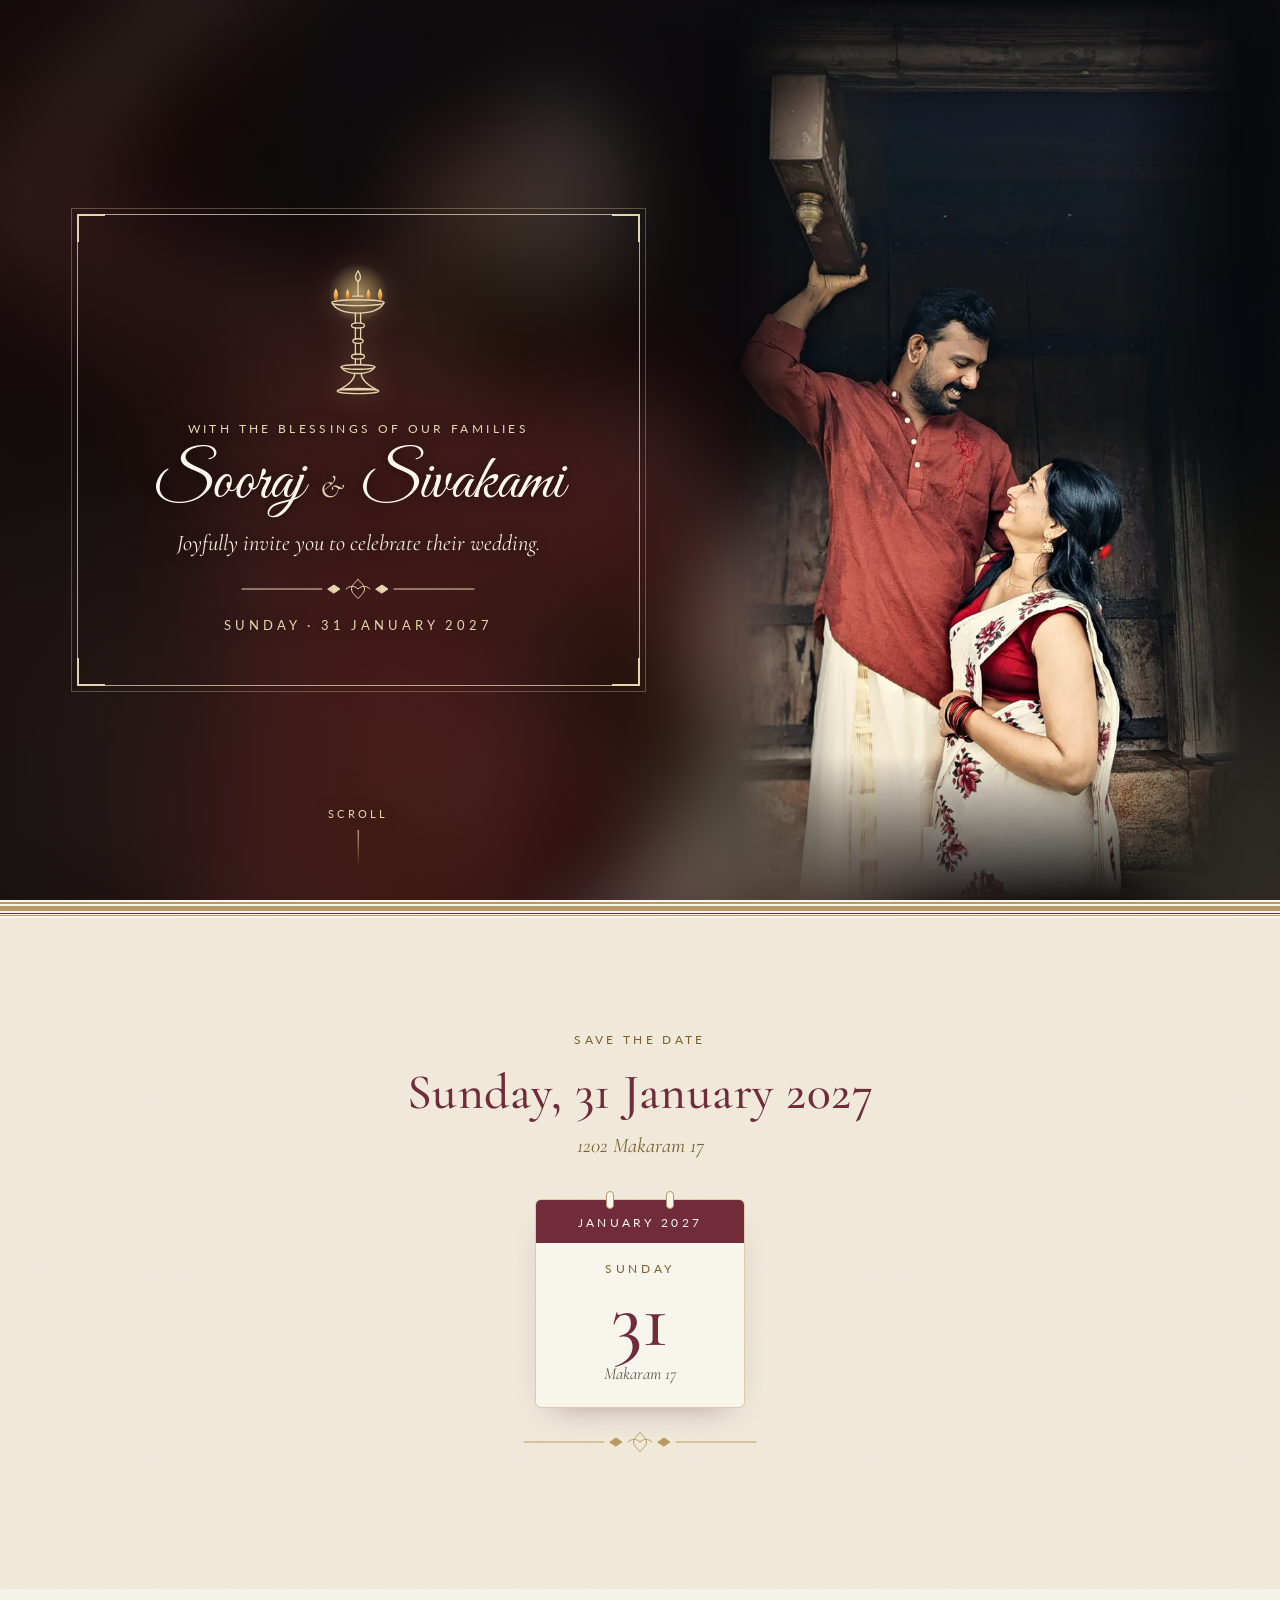
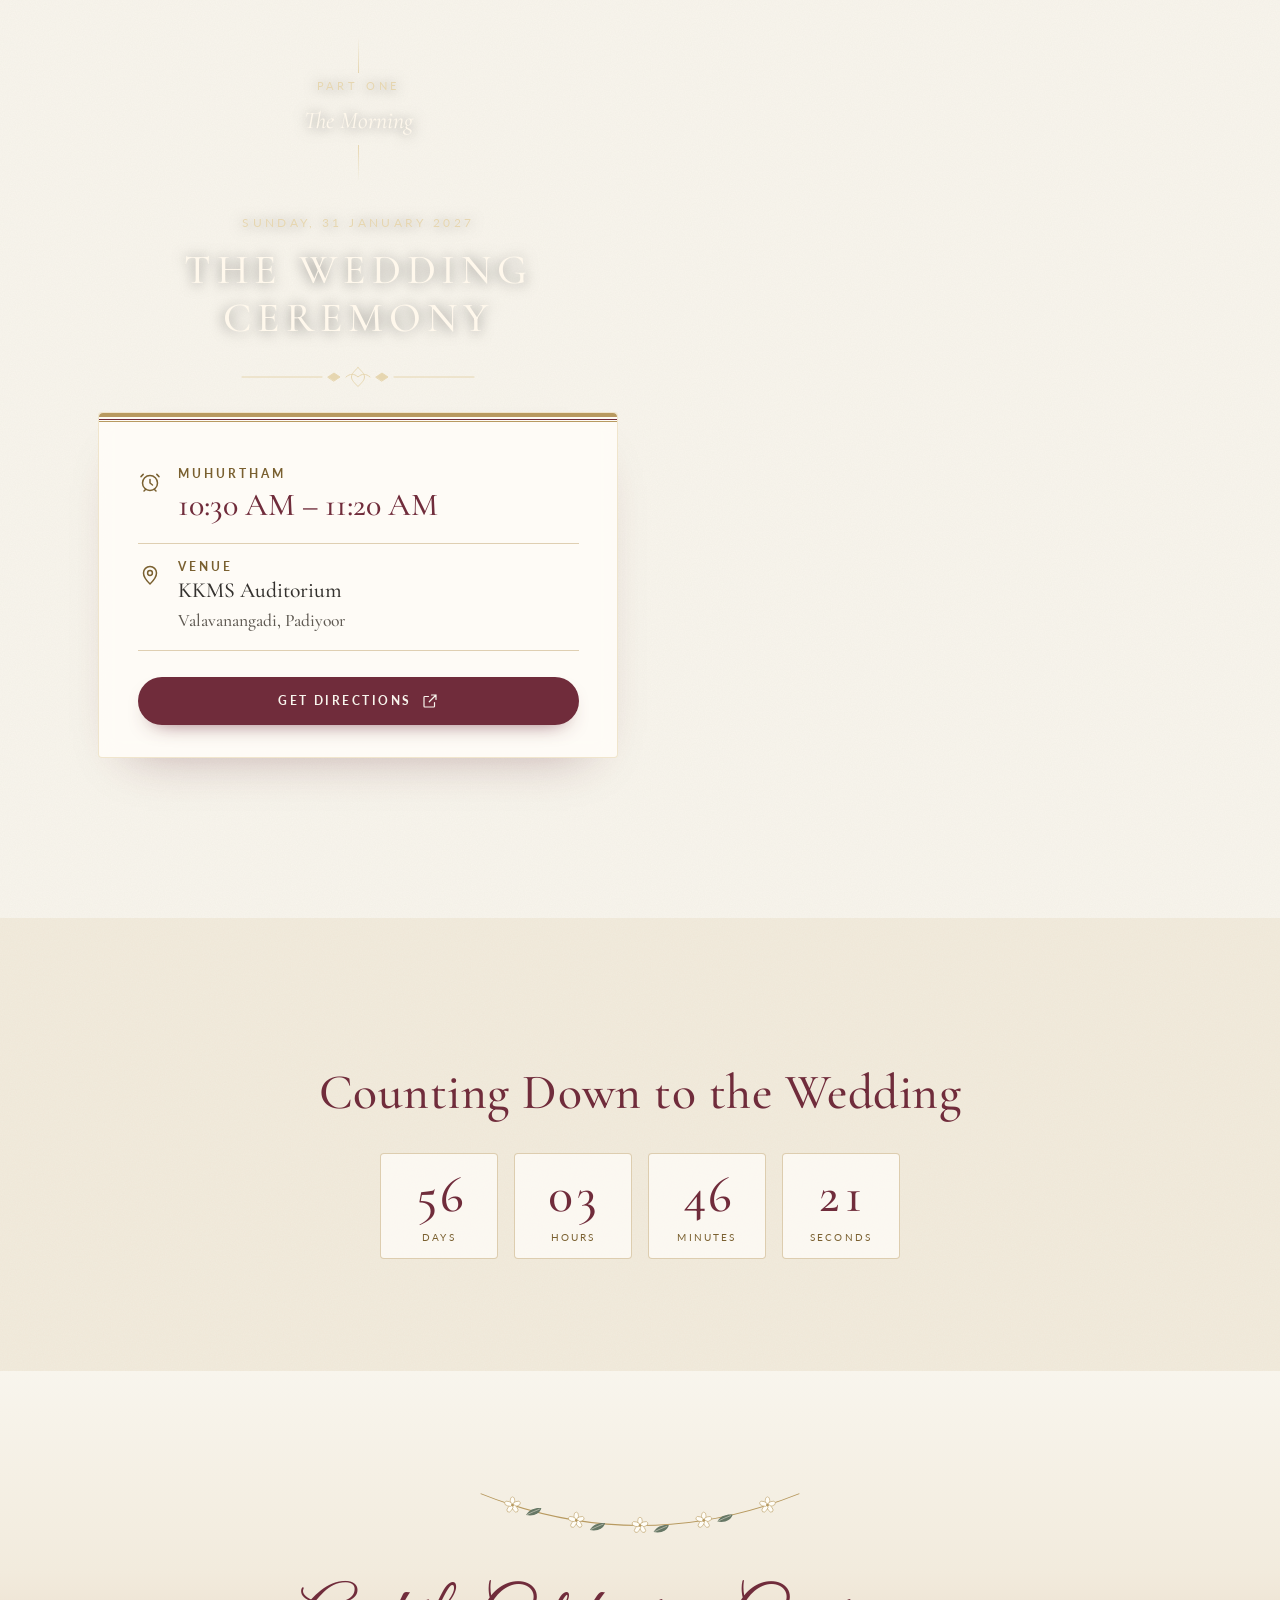
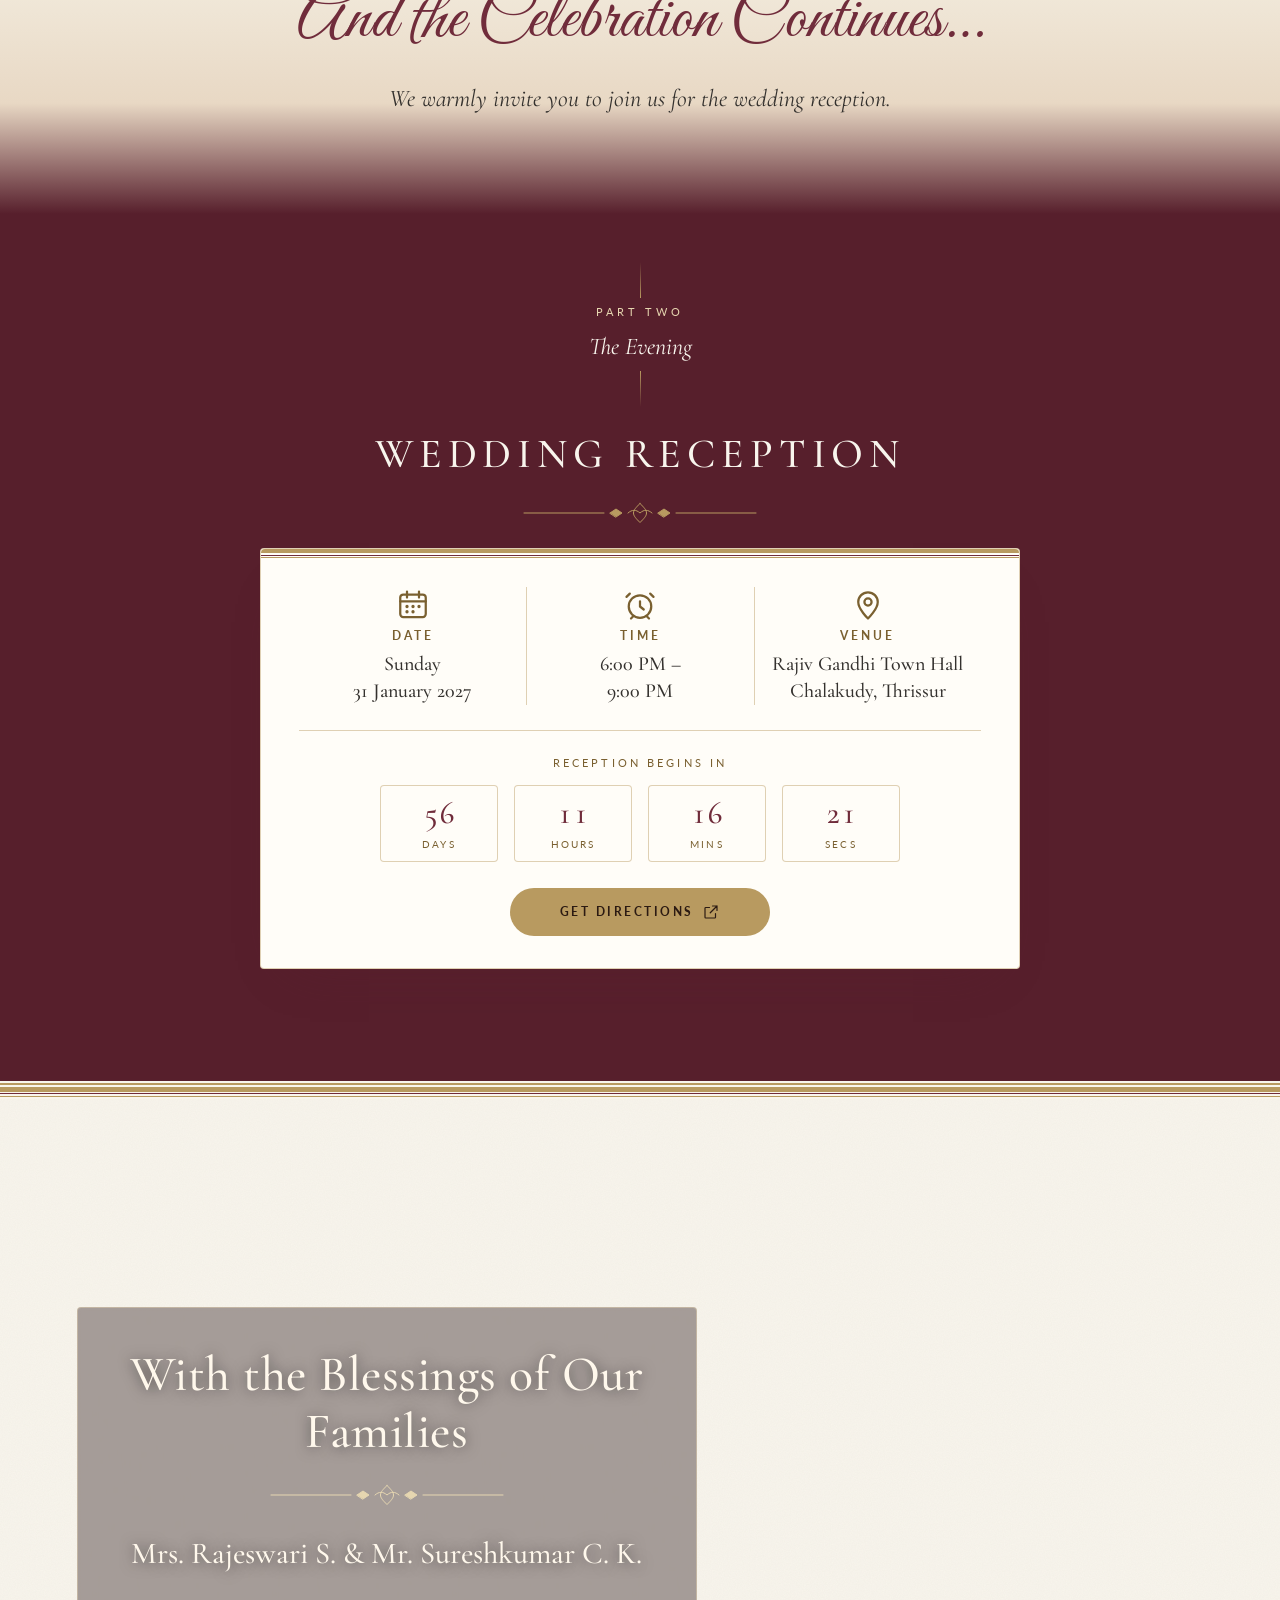
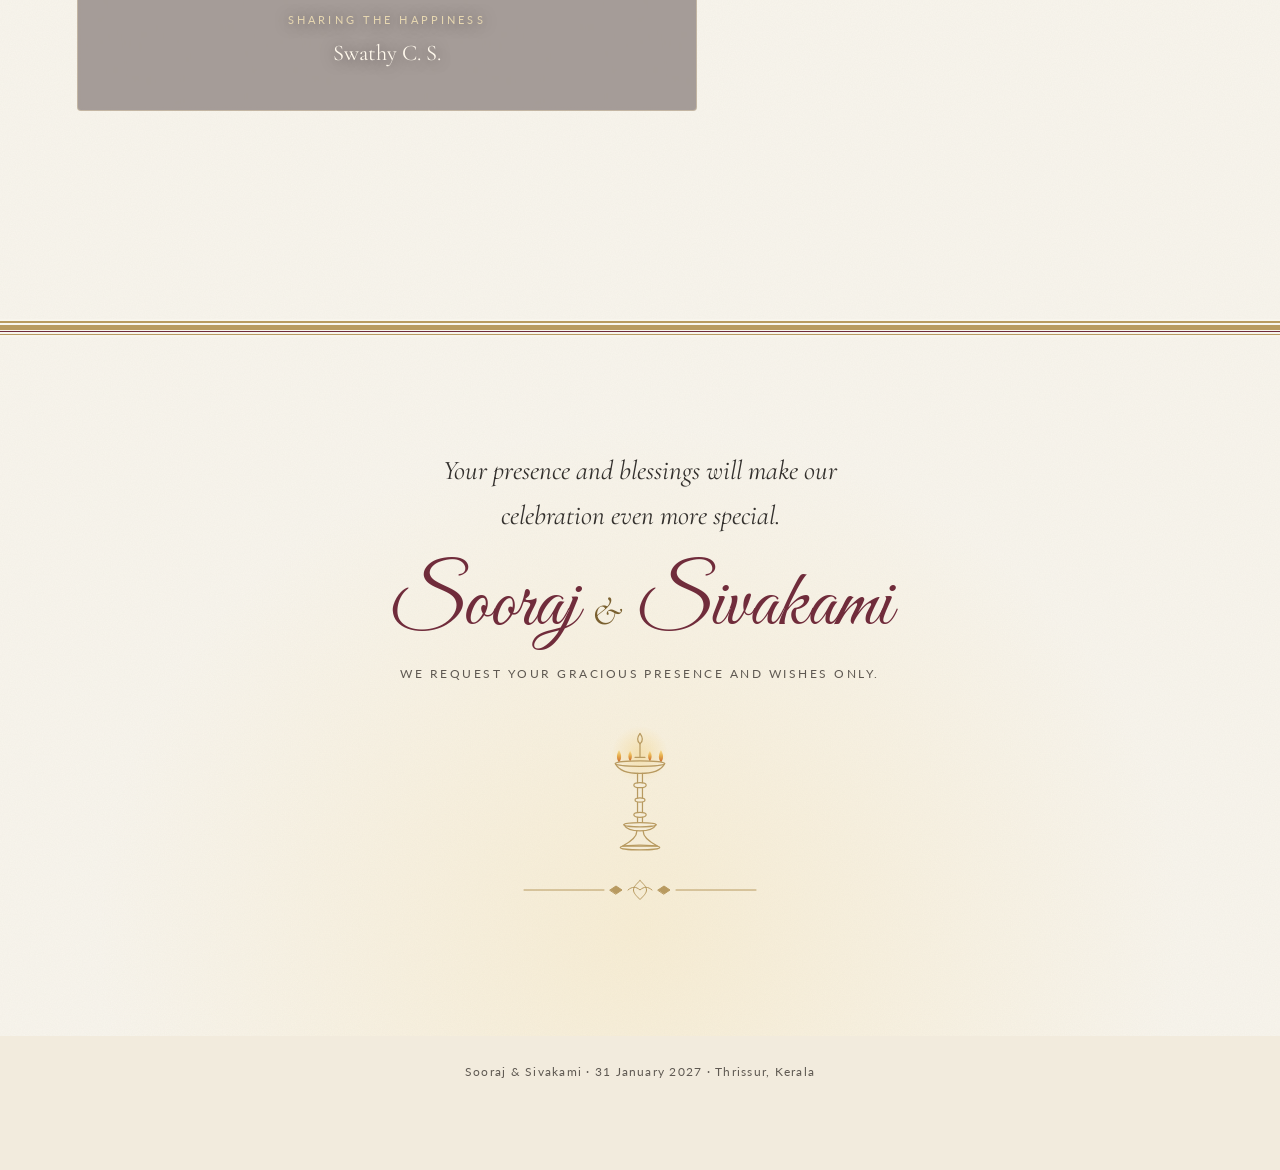
==== commit c1221b86: "Add version query to CSS/JS so browsers pick up updates immediately Co-Authored-By: Claude Opus 5.5 " ====
--- a/index.html
+++ b/index.html
@@ -36,7 +36,7 @@
   <link rel="preconnect" href="https://fonts.googleapis.com">
   <link rel="preconnect" href="https://fonts.gstatic.com" crossorigin>
   <link rel="stylesheet" href="https://fonts.googleapis.com/css2?family=Cormorant+Garamond:ital,wght@0,400;0,500;0,600;1,400&family=Great+Vibes&family=Lato:wght@300;400;700&display=swap">
-  <link rel="stylesheet" href="css/style.css">
+  <link rel="stylesheet" href="css/style.css?v=2">
 
   <script type="application/ld+json">
   {
@@ -365,6 +365,6 @@
     <svg class="icon" aria-hidden="true" focusable="false"><use href="#i-arrow-up"/></svg>
   </a>
 
-  <script src="js/script.js" defer></script>
+  <script src="js/script.js?v=2" defer></script>
 </body>
 </html>
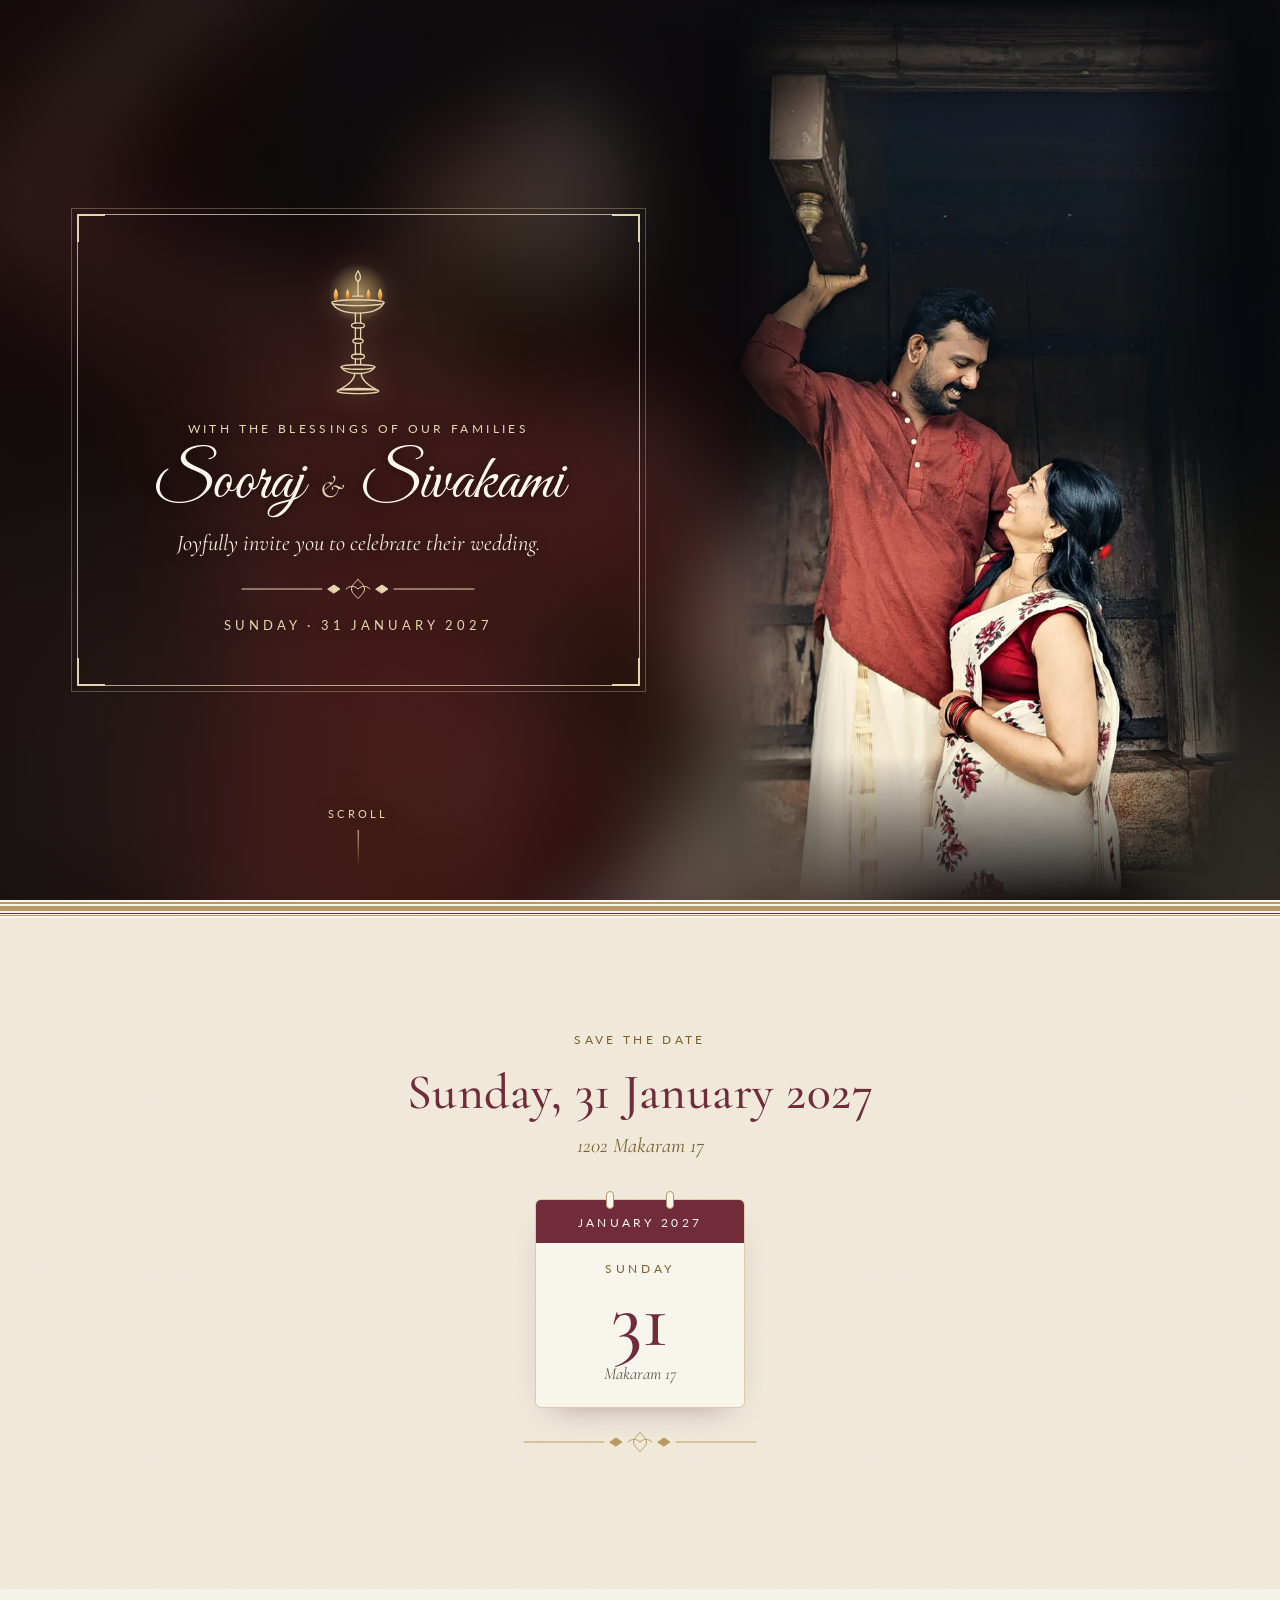
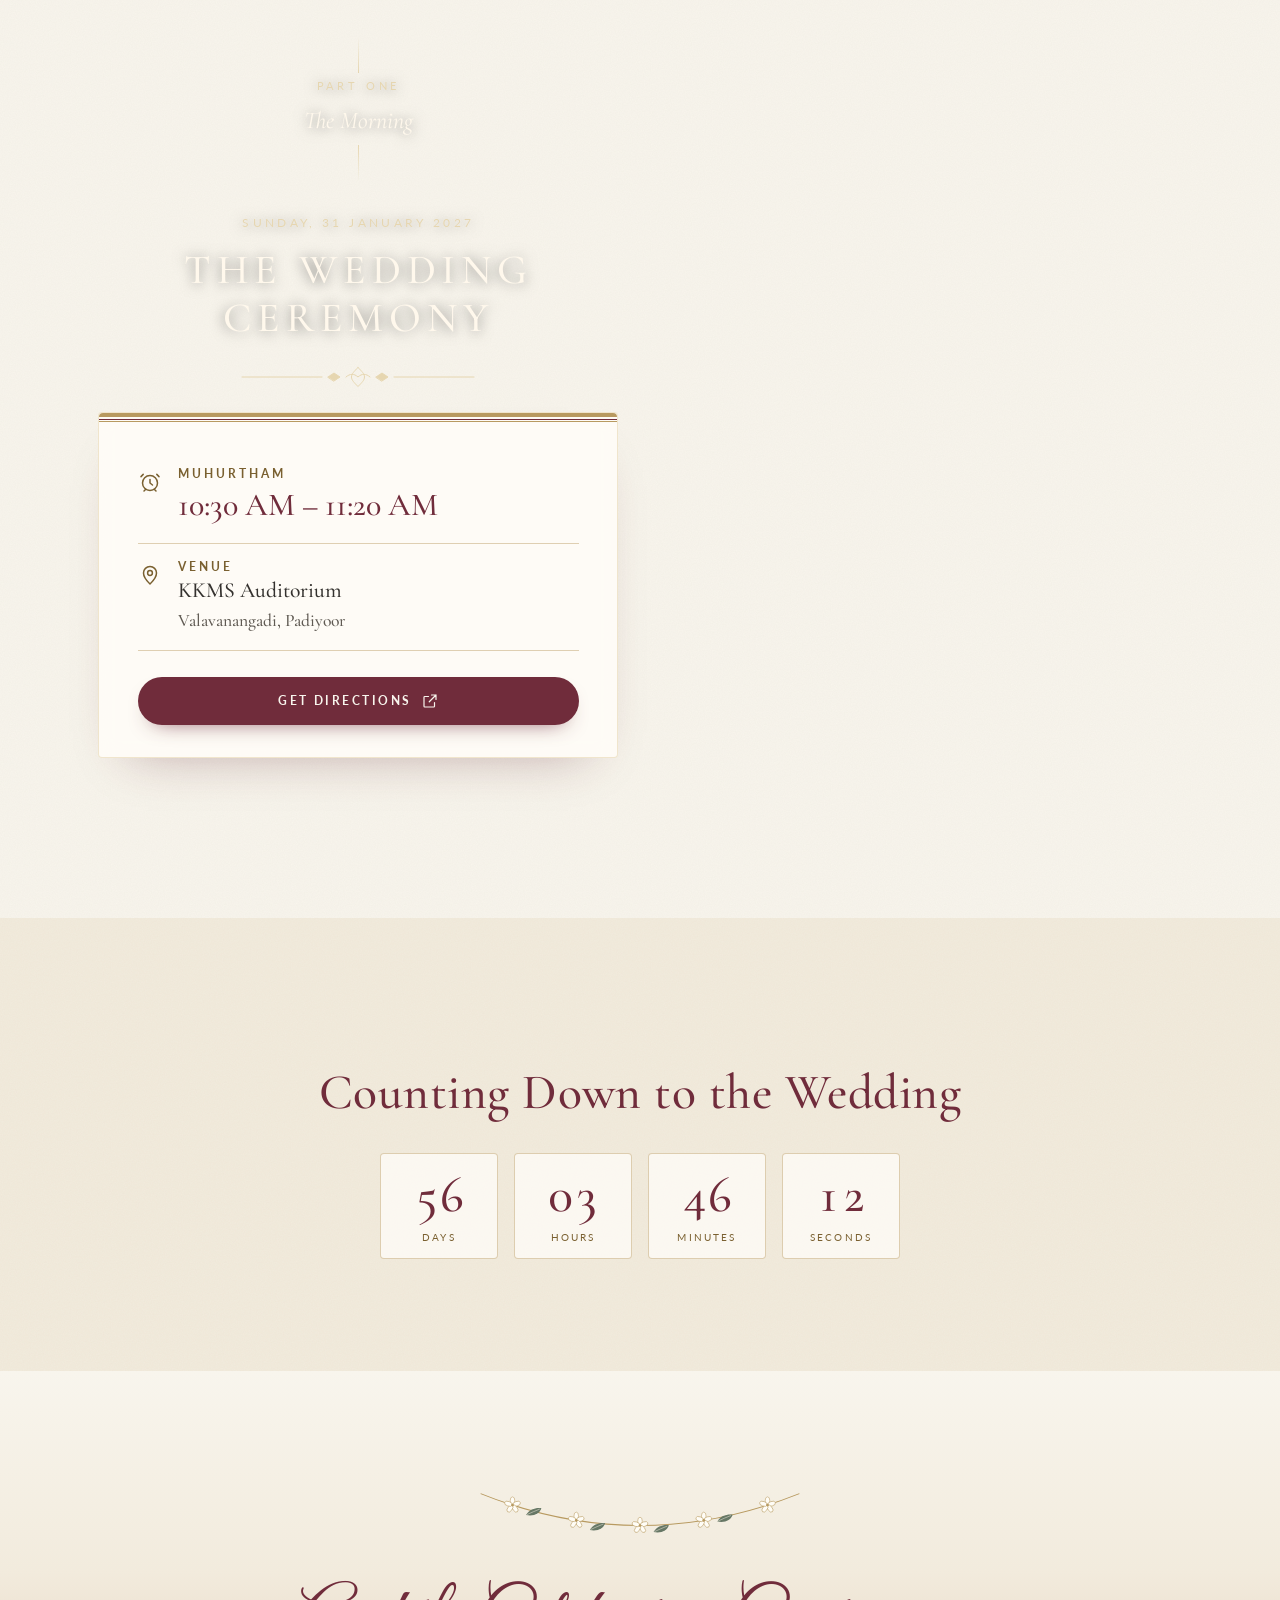
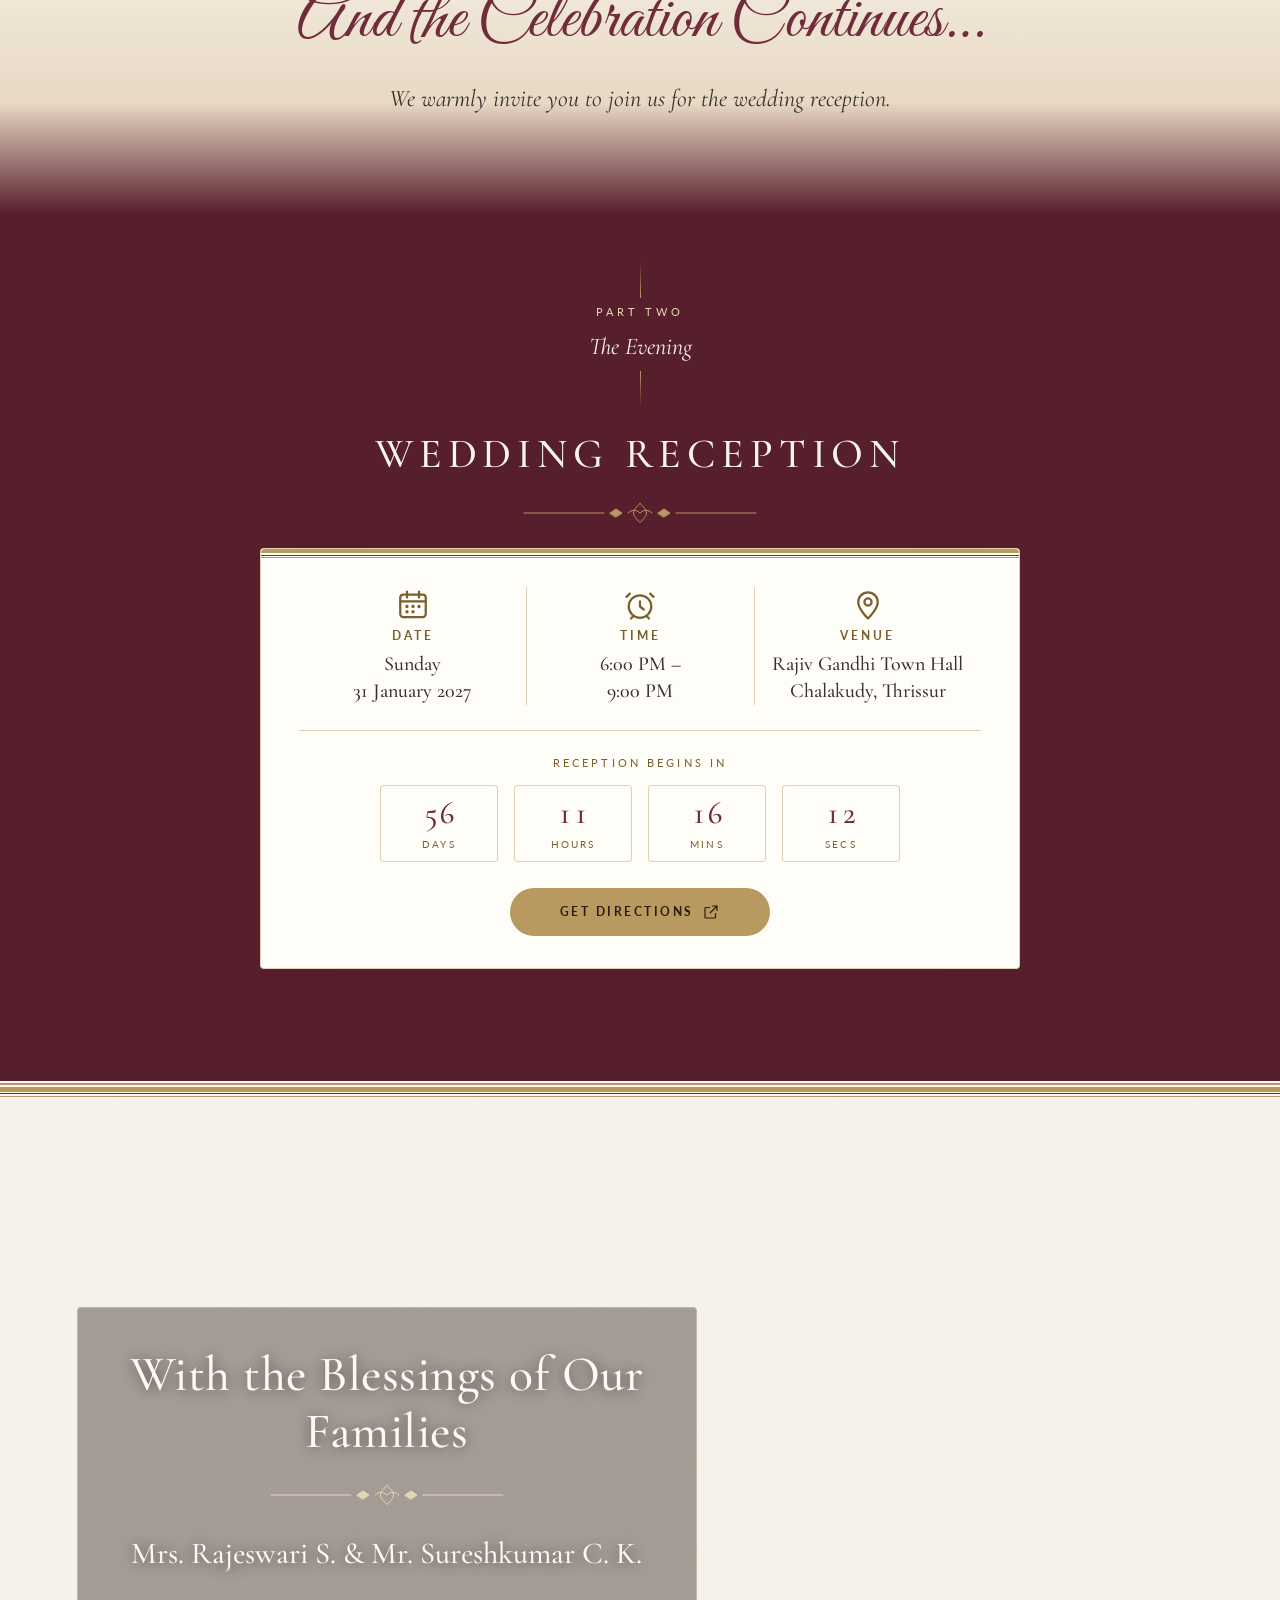
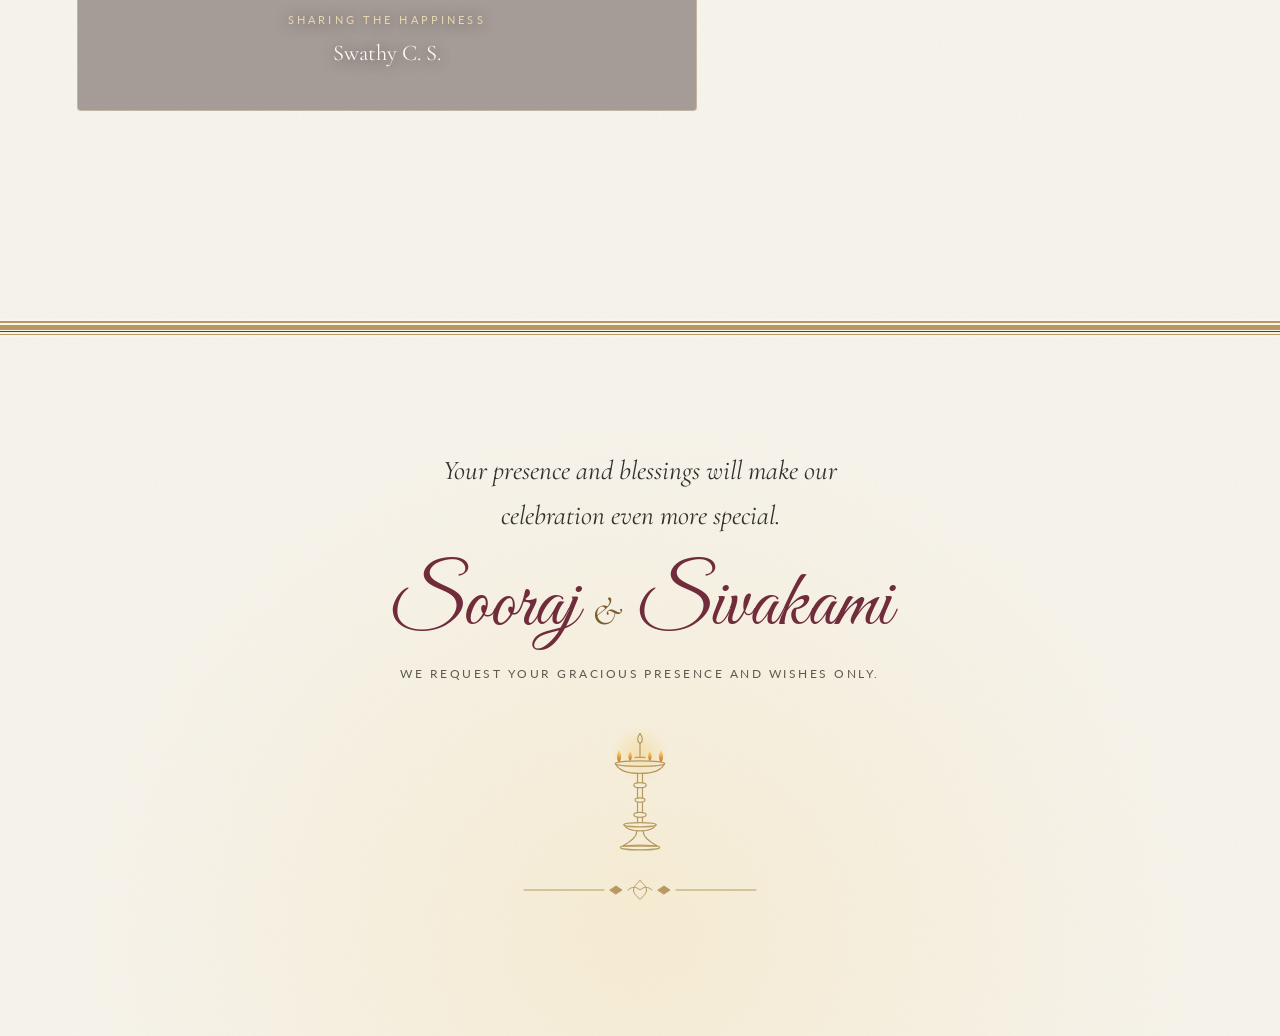
==== commit 2bf1d068: "Remove footer Co-Authored-By: Claude Opus 5.5 <noreply@anthropic.com>" ====
--- a/index.html
+++ b/index.html
@@ -36,7 +36,7 @@
   <link rel="preconnect" href="https://fonts.googleapis.com">
   <link rel="preconnect" href="https://fonts.gstatic.com" crossorigin>
   <link rel="stylesheet" href="https://fonts.googleapis.com/css2?family=Cormorant+Garamond:ital,wght@0,400;0,500;0,600;1,400&family=Great+Vibes&family=Lato:wght@300;400;700&display=swap">
-  <link rel="stylesheet" href="css/style.css?v=2">
+  <link rel="stylesheet" href="css/style.css?v=3">
 
   <script type="application/ld+json">
   {
@@ -356,15 +356,11 @@
     </section>
   </main>
 
-  <footer class="site-footer">
-    <p>Sooraj &amp; Sivakami · 31 January 2027 · Thrissur, Kerala</p>
-  </footer>
-
   <!-- ===== Floating controls ===== -->
   <a class="fab back-to-top" id="backToTop" href="#top" aria-label="Back to top">
     <svg class="icon" aria-hidden="true" focusable="false"><use href="#i-arrow-up"/></svg>
   </a>
 
-  <script src="js/script.js?v=2" defer></script>
+  <script src="js/script.js?v=3" defer></script>
 </body>
 </html>
--- a/css/style.css
+++ b/css/style.css
@@ -279,7 +279,6 @@
 .closing__note { font-size: .78rem; letter-spacing: .2em; text-transform: uppercase; color: var(--muted); }
 .closing__vilakku { width: 74px; height: auto; aspect-ratio: 120 / 210; margin: 2.6rem auto 0; }
 
-.site-footer { padding: 1.6rem var(--gutter) calc(5.5rem + env(safe-area-inset-bottom)); text-align: center; font-size: .78rem; letter-spacing: .1em; color: var(--muted); background: var(--cream); }
 
 /* ---------- Floating controls ---------- */
 .fab {
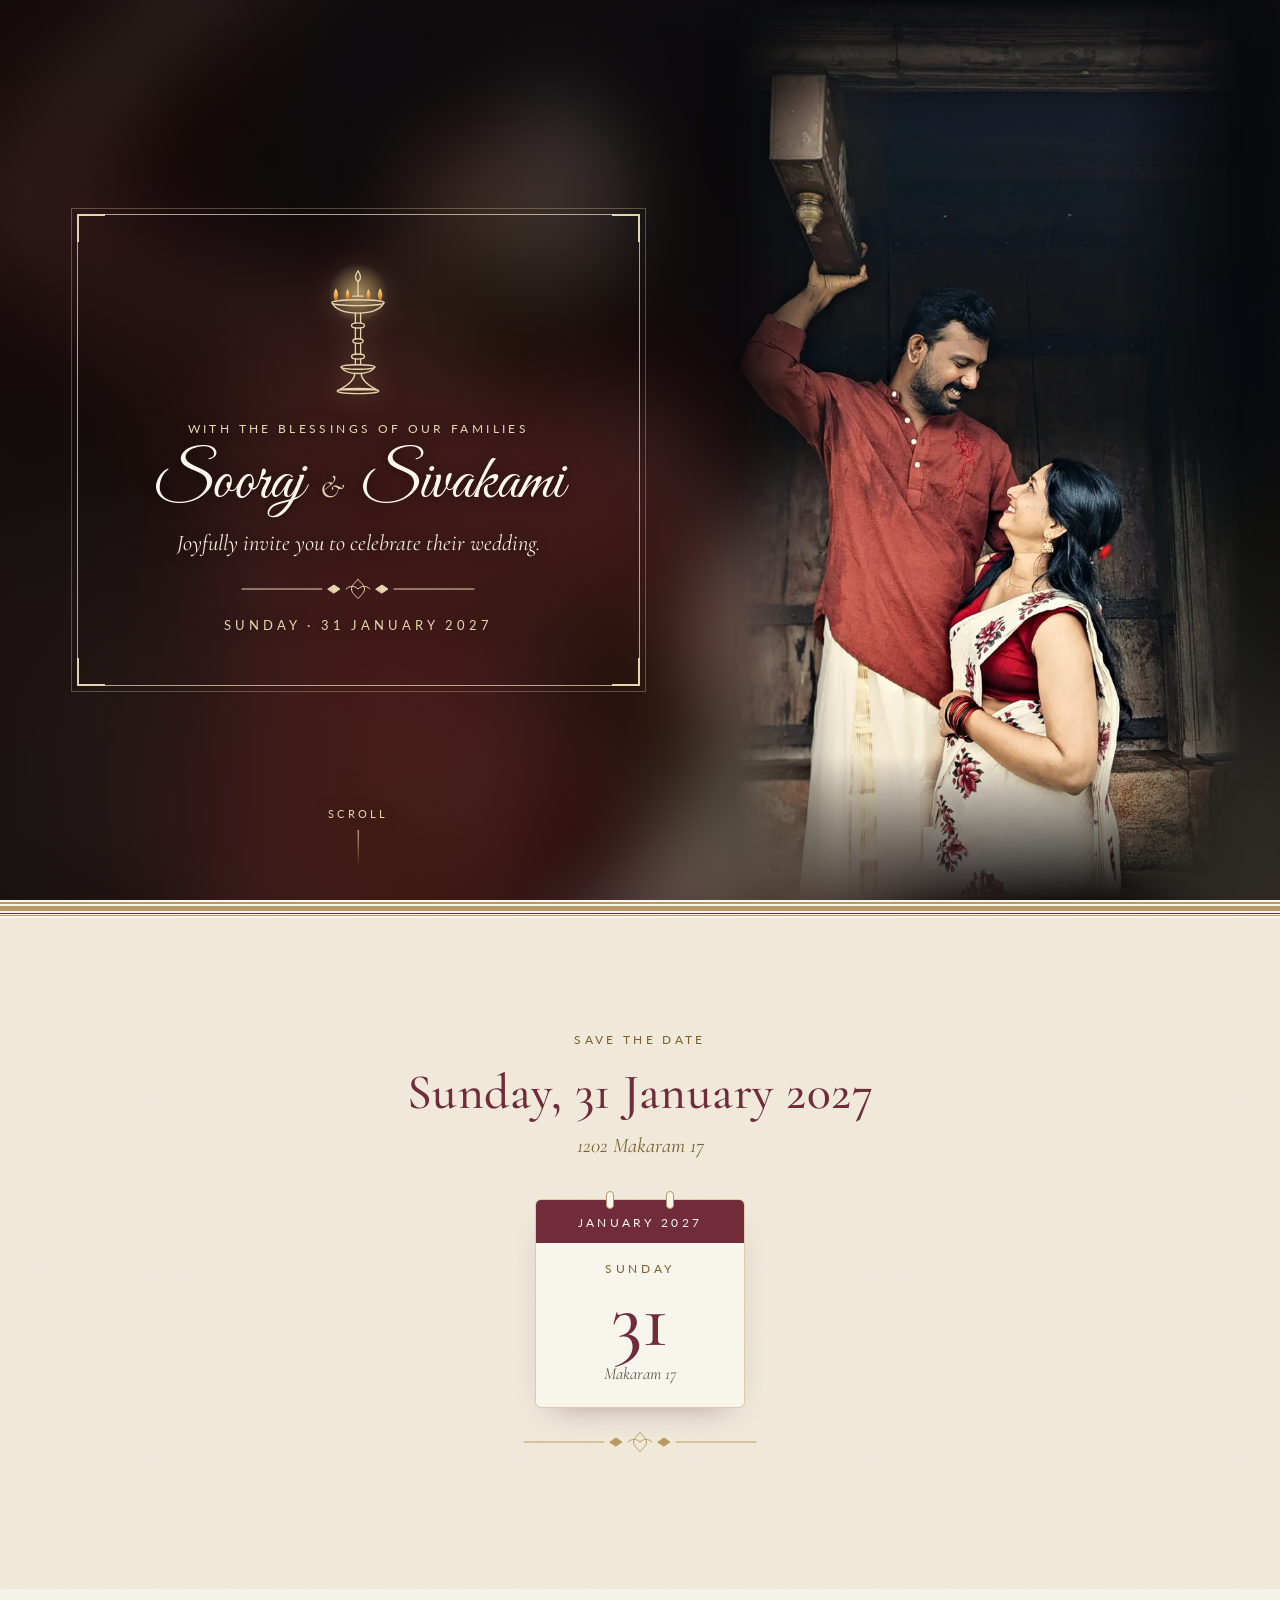
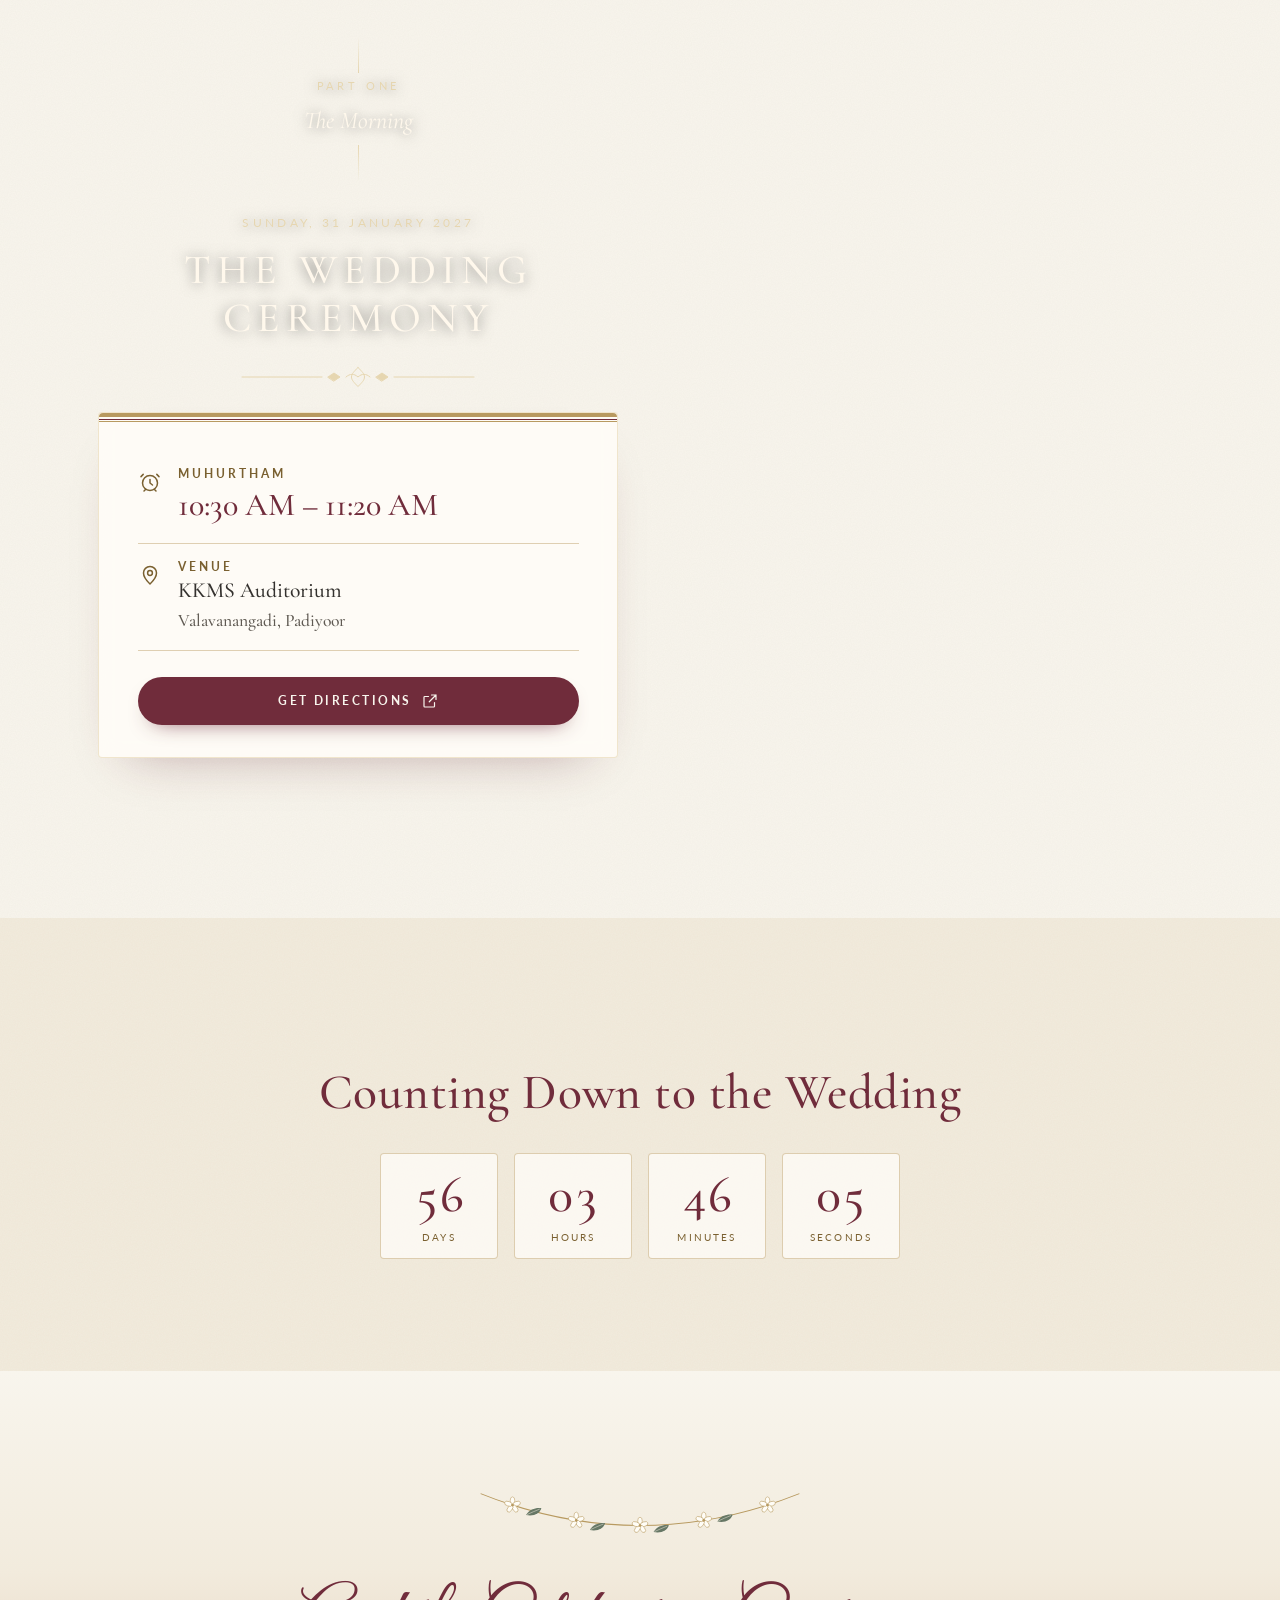
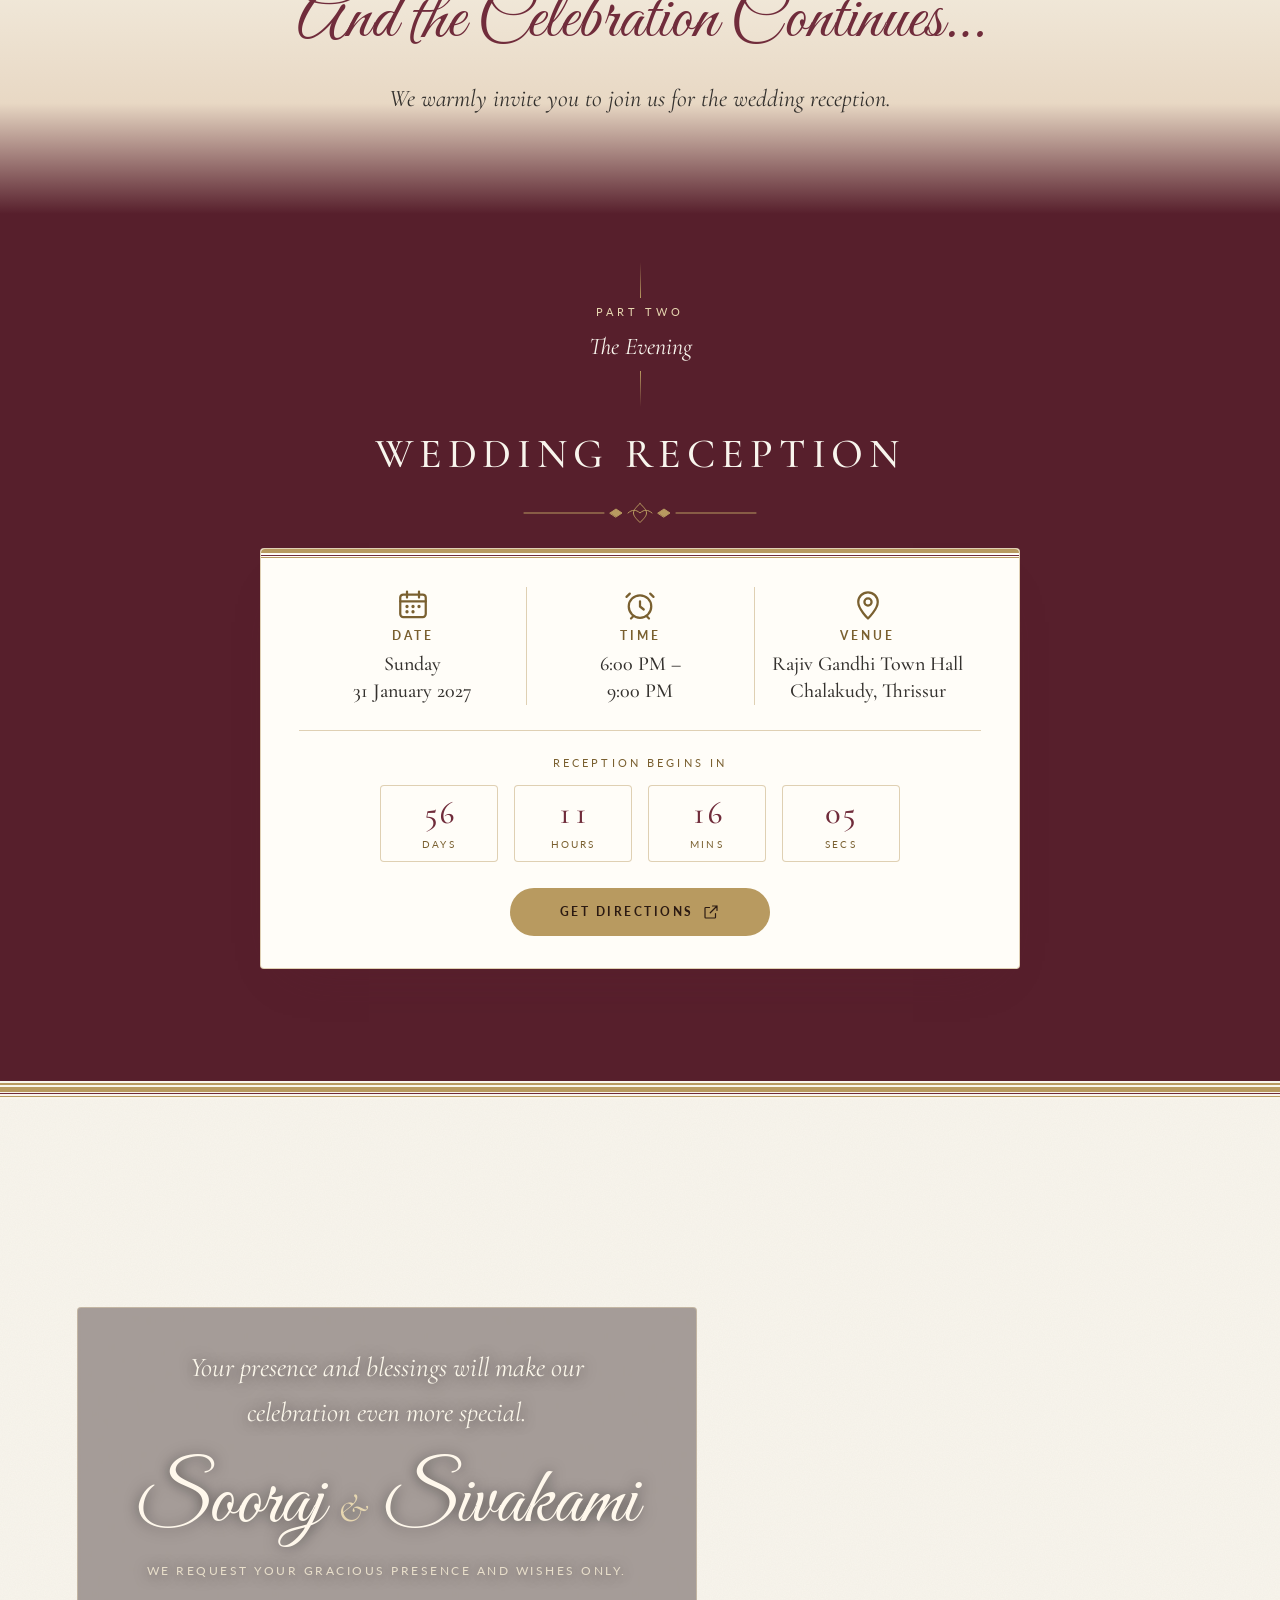
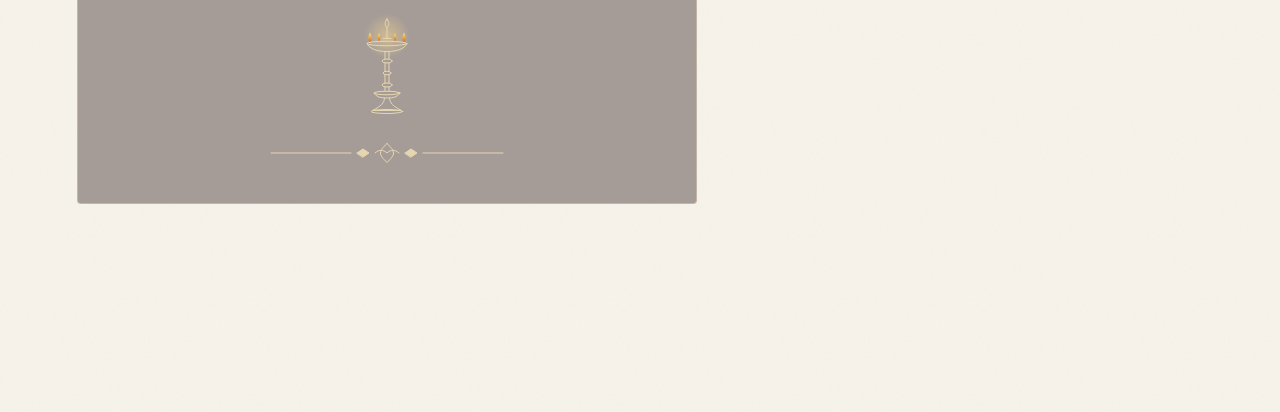
==== commit 9ffd4173: "Replace family blessings with closing message over the couple photo Co-Authored-By: Claude Opus 5.5 " ====
--- a/index.html
+++ b/index.html
@@ -36,7 +36,7 @@
   <link rel="preconnect" href="https://fonts.googleapis.com">
   <link rel="preconnect" href="https://fonts.gstatic.com" crossorigin>
   <link rel="stylesheet" href="https://fonts.googleapis.com/css2?family=Cormorant+Garamond:ital,wght@0,400;0,500;0,600;1,400&family=Great+Vibes&family=Lato:wght@300;400;700&display=swap">
-  <link rel="stylesheet" href="css/style.css?v=3">
+  <link rel="stylesheet" href="css/style.css?v=4">
 
   <script type="application/ld+json">
   {
@@ -313,20 +313,8 @@
 
     <div class="kasavu" aria-hidden="true"></div>
 
-    <!-- ===== 12. Family ===== -->
-    <section class="section family see-through" id="family" aria-labelledby="family-title">
-      <div class="container">
-        <h2 class="section-title reveal" id="family-title">With the Blessings of Our Families</h2>
-        <svg class="divider reveal" aria-hidden="true" focusable="false"><use href="#i-divider"/></svg>
-        <p class="family__hosts reveal">Mrs. Rajeswari S. &amp; Mr. Sureshkumar C.&nbsp;K.</p>
-        <p class="family__sharing reveal"><span>Sharing the happiness</span> Swathy C.&nbsp;S.</p>
-      </div>
-    </section>
-
-    <div class="kasavu" aria-hidden="true"></div>
-
     <!-- ===== 13. Closing ===== -->
-    <section class="section closing" id="closing" aria-labelledby="closing-title">
+    <section class="section closing see-through" id="closing" aria-labelledby="closing-title">
       <div class="container">
         <p class="closing__text reveal">Your presence and blessings will make our celebration even more special.</p>
         <h2 class="closing__names reveal" id="closing-title">Sooraj <span aria-label="and">&amp;</span> Sivakami</h2>
--- a/css/style.css
+++ b/css/style.css
@@ -266,11 +266,6 @@
   .event-card--evening .btn { width: auto; min-width: 260px; }
 }
 
-/* ---------- 12. Family ---------- */
-.family__hosts { font-family: var(--font-head); font-size: clamp(1.4rem, 5.4vw, 1.9rem); color: var(--charcoal); font-weight: 500; }
-.family__sharing { margin-top: 2rem; font-family: var(--font-head); font-size: 1.4rem; color: var(--maroon); }
-.family__sharing span { display: block; font-family: var(--font-body); font-size: .7rem; letter-spacing: .28em; text-transform: uppercase; color: var(--gold-deep); margin-bottom: .3rem; }
-
 /* ---------- 13. Closing ---------- */
 .closing { background: radial-gradient(ellipse at 50% 85%, rgba(243, 213, 139, .25), transparent 60%), var(--ivory) var(--paper); }
 .closing__text { font-family: var(--font-head); font-style: italic; font-size: clamp(1.3rem, 5vw, 1.7rem); max-width: 30rem; margin: 0 auto; }
@@ -320,7 +315,7 @@
 
 /* ==========================================================================
    Couple photo background + see-through sections
-   (opening, wedding ceremony, family blessings). Other sections stay opaque
+   (opening, wedding ceremony, closing). Other sections stay opaque
    and scroll over the fixed photo.
    ========================================================================== */
 .photo-bg { position: fixed; inset: 0; z-index: -1; overflow: hidden; background: #2A1A17; }
@@ -375,15 +370,19 @@
   border-color: rgba(230, 214, 176, .6);
 }
 
-/* Family blessings: dark glass panel */
-.family.see-through { padding: clamp(6rem, 32vh, 13rem) 0; }
-.family.see-through .container {
+/* Closing: dark glass panel */
+.closing.see-through { padding: clamp(6rem, 32vh, 13rem) 0; }
+.closing.see-through .container {
   width: calc(100% - 2 * var(--gutter)); max-width: 620px; padding: 2.4rem 1.4rem;
   background: rgba(36, 16, 20, .38); border: 1px solid rgba(230, 214, 176, .45); border-radius: var(--radius);
   -webkit-backdrop-filter: blur(3px); backdrop-filter: blur(3px);
 }
-.see-through .family__hosts, .see-through .family__sharing { color: #FFF8EC; }
-.see-through .family__sharing span { color: var(--gold-soft); }
+.see-through .closing__text { color: #FBF6EA; }
+.see-through .closing__names { color: #FFF8EC; }
+.see-through .closing__names span { color: var(--gold-soft); }
+.see-through .closing__note { color: #E9DFCB; }
+.see-through .closing__vilakku { color: var(--gold-soft); width: 60px; margin-top: 2rem; }
+.closing.see-through .divider { margin-bottom: 0; }
 
 /* Wide screens: full portrait photo on the right, content on the left */
 @media (min-width: 900px) and (min-aspect-ratio: 4/3) {
@@ -414,5 +413,5 @@
 
   .chapter.see-through { width: min(44vw, 680px); margin-left: 6vw; }
   .see-through > .container { margin-left: 6vw; margin-right: auto; max-width: min(44vw, 680px); }
-  .family.see-through .container { margin-left: 6vw; }
-}
+  .closing.see-through .container { margin-left: 6vw; }
+}
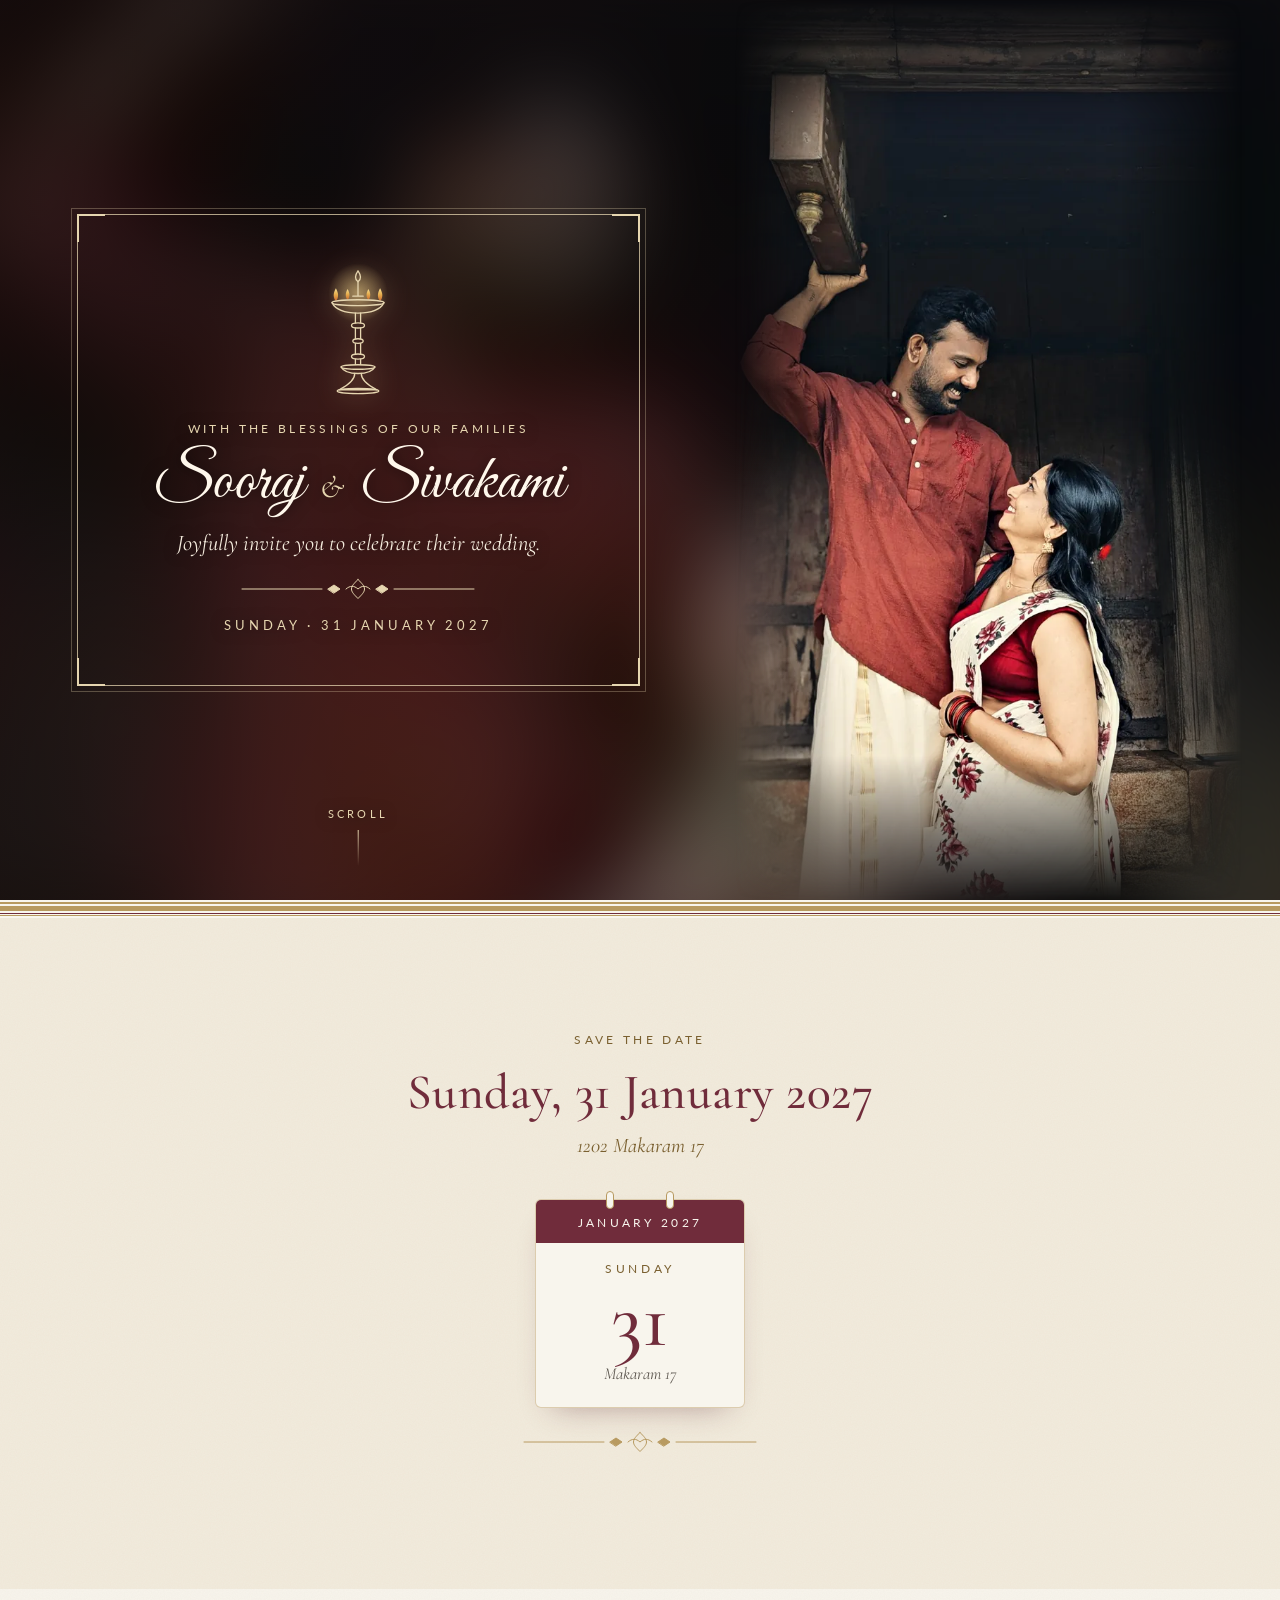
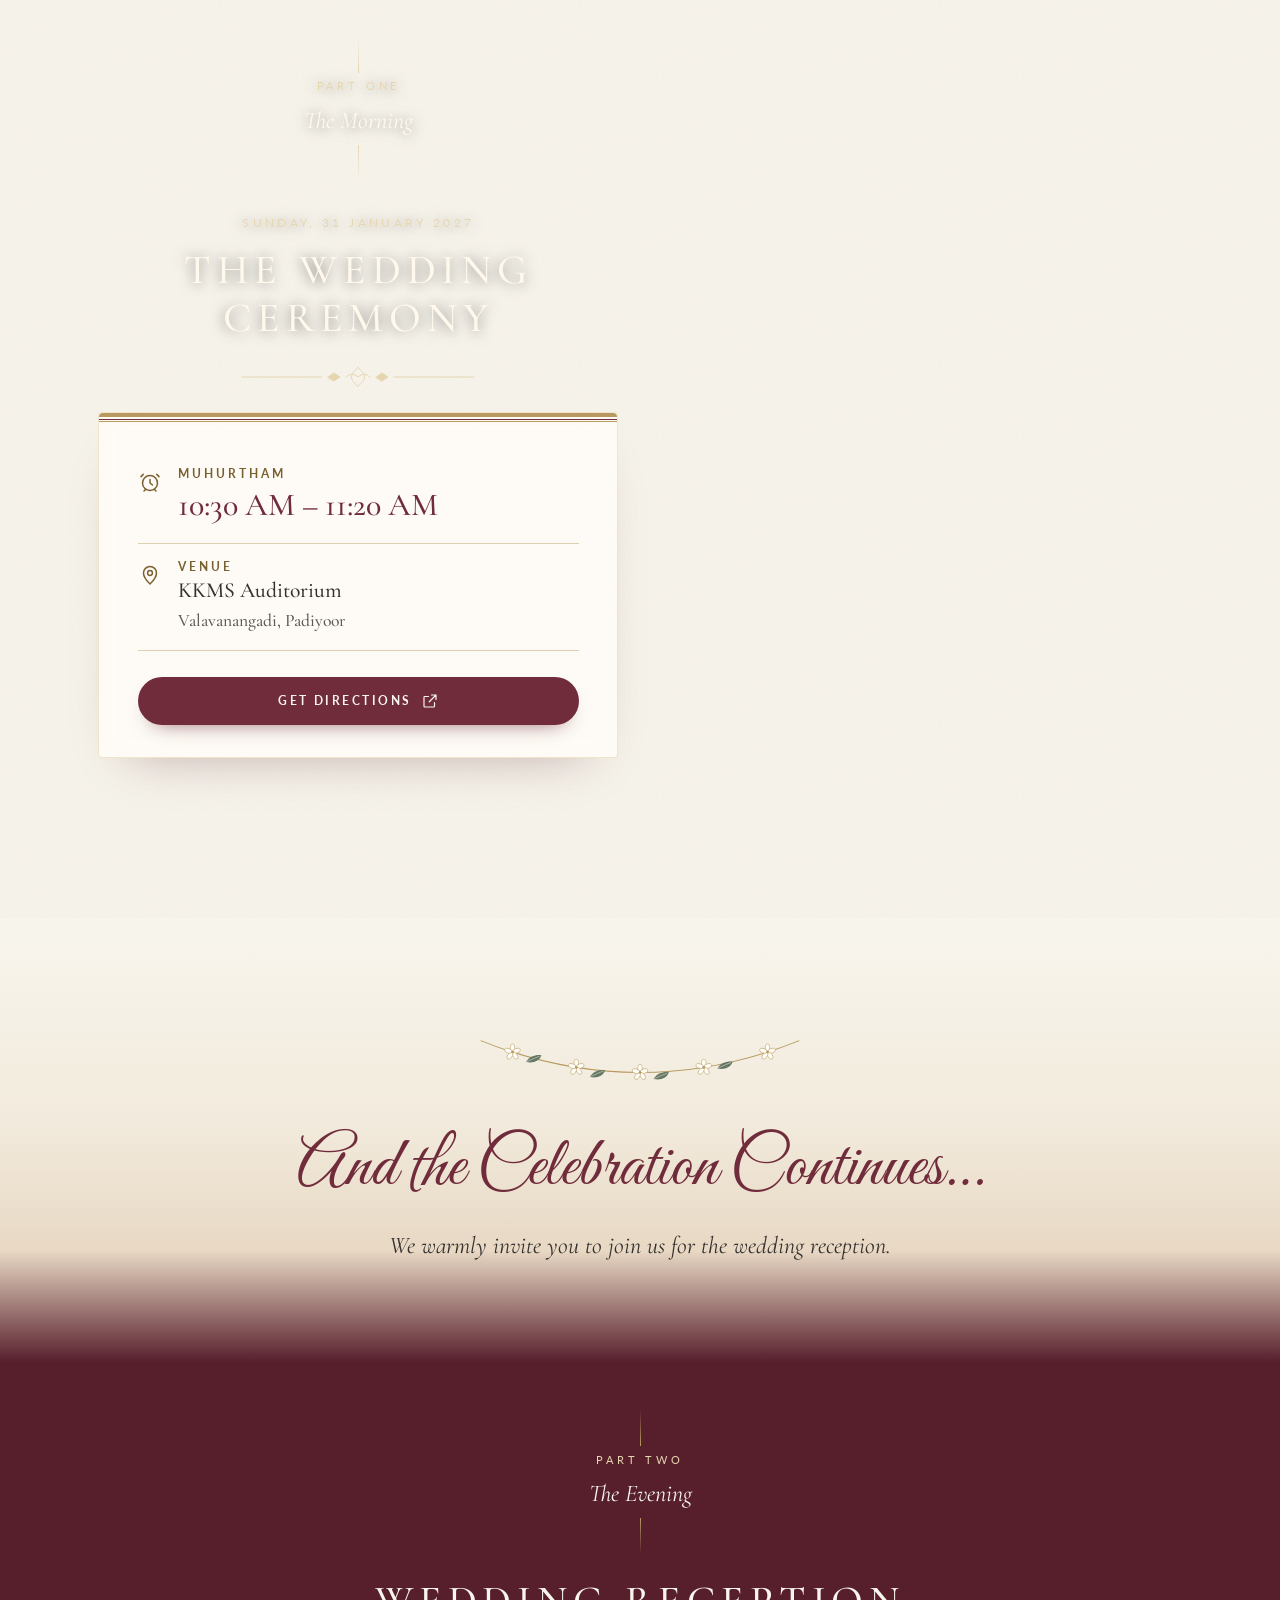
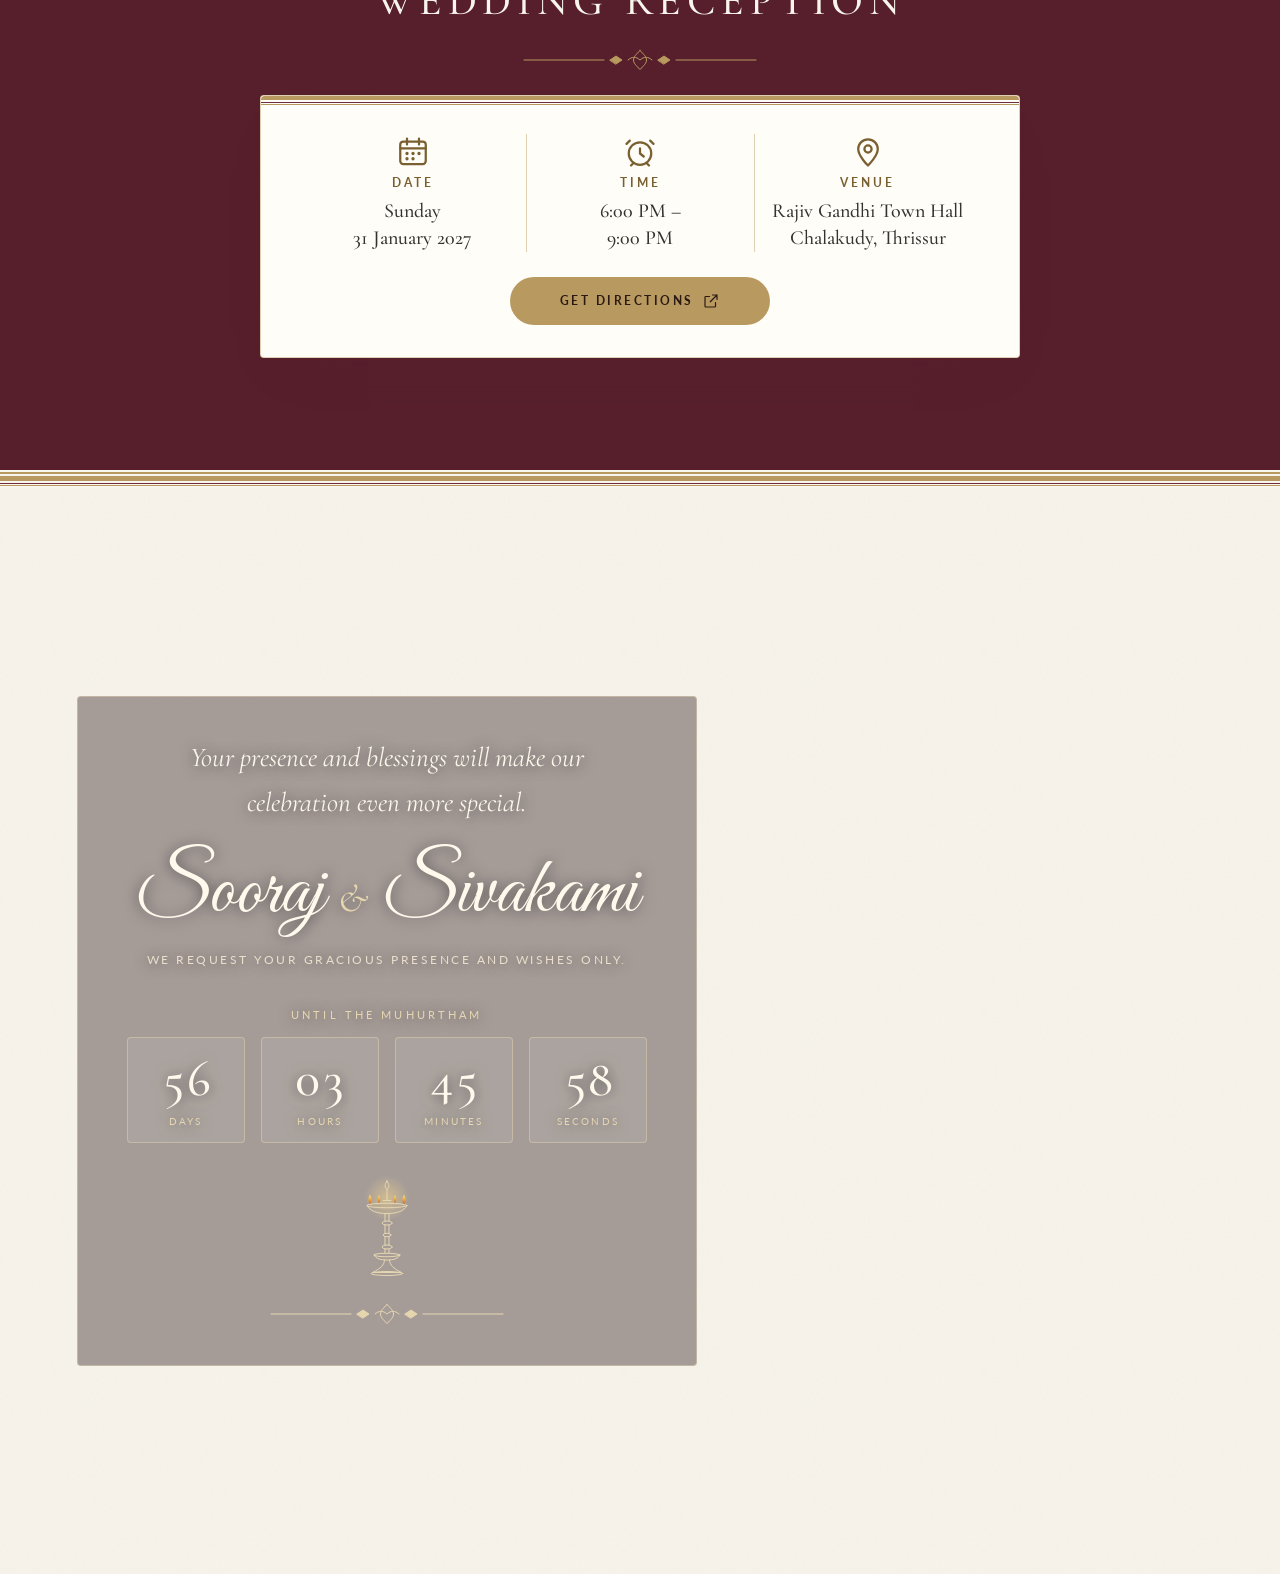
==== commit 095e25ac: "Use a single wedding countdown inside the closing panel Co-Authored-By: Claude Opus 5.5 <noreply@ant" ====
--- a/index.html
+++ b/index.html
@@ -36,7 +36,7 @@
   <link rel="preconnect" href="https://fonts.googleapis.com">
   <link rel="preconnect" href="https://fonts.gstatic.com" crossorigin>
   <link rel="stylesheet" href="https://fonts.googleapis.com/css2?family=Cormorant+Garamond:ital,wght@0,400;0,500;0,600;1,400&family=Great+Vibes&family=Lato:wght@300;400;700&display=swap">
-  <link rel="stylesheet" href="css/style.css?v=4">
+  <link rel="stylesheet" href="css/style.css?v=5">
 
   <script type="application/ld+json">
   {
@@ -223,23 +223,6 @@
       </div>
     </section>
 
-    <!-- ===== 7. Wedding countdown ===== -->
-    <section class="section section--cream countdown-section" id="countdown" aria-labelledby="countdown-title">
-      <div class="container">
-        <p class="eyebrow reveal">Until the Muhurtham · 10:30 AM IST</p>
-        <h2 class="section-title reveal" id="countdown-title">Counting Down to the Wedding</h2>
-        <div class="countdown reveal" data-countdown="wedding">
-          <div class="countdown__grid" data-cd-grid role="timer" aria-label="Time remaining until the wedding Muhurtham">
-            <div class="countdown__unit"><span class="countdown__num" data-cd="days">--</span><span class="countdown__lbl">Days</span></div>
-            <div class="countdown__unit"><span class="countdown__num" data-cd="hours">--</span><span class="countdown__lbl">Hours</span></div>
-            <div class="countdown__unit"><span class="countdown__num" data-cd="minutes">--</span><span class="countdown__lbl">Minutes</span></div>
-            <div class="countdown__unit"><span class="countdown__num" data-cd="seconds">--</span><span class="countdown__lbl">Seconds</span></div>
-          </div>
-          <p class="countdown__status" data-cd-status aria-live="polite" hidden></p>
-        </div>
-      </div>
-    </section>
-
     <!-- ===== 8. Transition ===== -->
     <section class="section transition" id="celebration" aria-labelledby="transition-title">
       <div class="container">
@@ -292,17 +275,6 @@
             </div>
           </div>
 
-          <div class="countdown countdown--compact" data-countdown="reception">
-            <p class="countdown__caption">Reception begins in</p>
-            <div class="countdown__grid" data-cd-grid role="timer" aria-label="Time remaining until the reception">
-              <div class="countdown__unit"><span class="countdown__num" data-cd="days">--</span><span class="countdown__lbl">Days</span></div>
-              <div class="countdown__unit"><span class="countdown__num" data-cd="hours">--</span><span class="countdown__lbl">Hours</span></div>
-              <div class="countdown__unit"><span class="countdown__num" data-cd="minutes">--</span><span class="countdown__lbl">Mins</span></div>
-              <div class="countdown__unit"><span class="countdown__num" data-cd="seconds">--</span><span class="countdown__lbl">Secs</span></div>
-            </div>
-            <p class="countdown__status" data-cd-status aria-live="polite" hidden></p>
-          </div>
-
           <a class="btn btn--gold" href="https://www.google.com/maps/search/?api=1&amp;query=Rajiv+Gandhi+Town+Hall+Chalakudy+Thrissur" target="_blank" rel="noopener">
             Get Directions <svg class="icon icon--sm" aria-hidden="true" focusable="false"><use href="#i-external"/></svg>
             <span class="sr-only">(opens Google Maps in a new tab)</span>
@@ -319,6 +291,16 @@
         <p class="closing__text reveal">Your presence and blessings will make our celebration even more special.</p>
         <h2 class="closing__names reveal" id="closing-title">Sooraj <span aria-label="and">&amp;</span> Sivakami</h2>
         <p class="closing__note reveal">We request your gracious presence and wishes only.</p>
+        <div class="countdown countdown--closing reveal" data-countdown="wedding">
+          <p class="countdown__caption">Until the Muhurtham</p>
+          <div class="countdown__grid" data-cd-grid role="timer" aria-label="Time remaining until the wedding Muhurtham">
+            <div class="countdown__unit"><span class="countdown__num" data-cd="days">--</span><span class="countdown__lbl">Days</span></div>
+            <div class="countdown__unit"><span class="countdown__num" data-cd="hours">--</span><span class="countdown__lbl">Hours</span></div>
+            <div class="countdown__unit"><span class="countdown__num" data-cd="minutes">--</span><span class="countdown__lbl">Minutes</span></div>
+            <div class="countdown__unit"><span class="countdown__num" data-cd="seconds">--</span><span class="countdown__lbl">Seconds</span></div>
+          </div>
+          <p class="countdown__status" data-cd-status aria-live="polite" hidden></p>
+        </div>
 
         <svg class="vilakku closing__vilakku reveal" viewBox="0 0 120 210" aria-hidden="true" focusable="false">
           <circle class="vilakku__glow" cx="60" cy="46" r="46" fill="url(#glowGrad)"/>
@@ -349,6 +331,6 @@
     <svg class="icon" aria-hidden="true" focusable="false"><use href="#i-arrow-up"/></svg>
   </a>
 
-  <script src="js/script.js?v=3" defer></script>
+  <script src="js/script.js?v=5" defer></script>
 </body>
 </html>
--- a/css/style.css
+++ b/css/style.css
@@ -234,10 +234,6 @@
 .countdown__lbl { margin-top: .45rem; font-size: .62rem; letter-spacing: .22em; text-transform: uppercase; color: var(--gold-deep); }
 .countdown__status { font-family: var(--font-head); font-style: italic; font-size: clamp(1.3rem, 5vw, 1.7rem); color: var(--maroon); max-width: 30rem; margin: 0 auto; }
 .countdown__caption { text-align: center; font-size: .7rem; letter-spacing: .28em; text-transform: uppercase; color: var(--gold-deep); margin-bottom: .8rem; }
-.countdown--compact { margin-top: 1.6rem; padding-top: 1.4rem; border-top: 1px solid var(--line); }
-.countdown--compact .countdown__num { font-size: clamp(1.5rem, 6.5vw, 2rem); }
-.countdown--compact .countdown__unit { padding: .7rem .2rem .55rem; }
-.countdown--compact .countdown__status { text-align: center; font-size: 1.25rem; }
 
 /* ---------- 8. Transition ---------- */
 .transition {
@@ -383,6 +379,11 @@
 .see-through .closing__note { color: #E9DFCB; }
 .see-through .closing__vilakku { color: var(--gold-soft); width: 60px; margin-top: 2rem; }
 .closing.see-through .divider { margin-bottom: 0; }
+.countdown--closing { margin-top: 2.2rem; }
+.see-through .countdown__caption { color: var(--gold-soft); }
+.see-through .countdown__unit { background: rgba(255, 248, 236, .08); border-color: rgba(230, 214, 176, .45); }
+.see-through .countdown__num, .see-through .countdown__status { color: #FFF8EC; }
+.see-through .countdown__lbl { color: var(--gold-soft); }
 
 /* Wide screens: full portrait photo on the right, content on the left */
 @media (min-width: 900px) and (min-aspect-ratio: 4/3) {
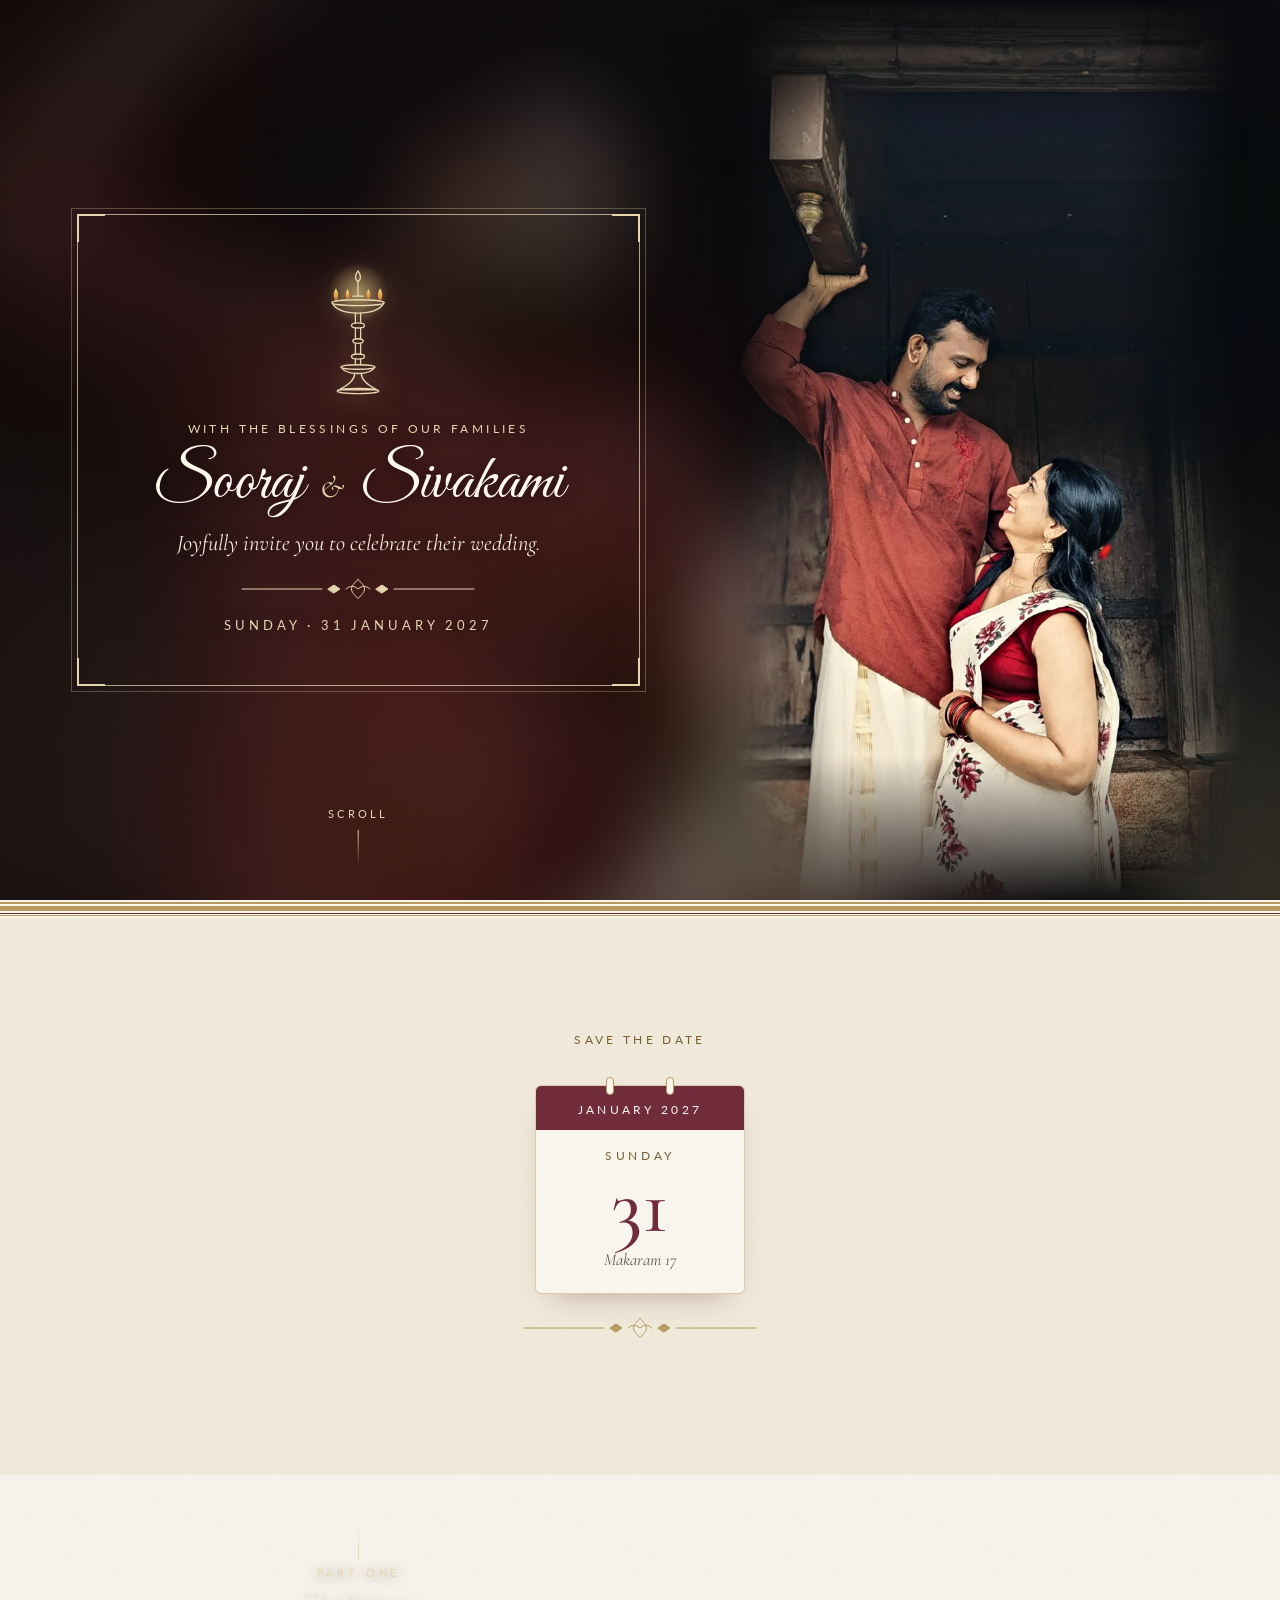
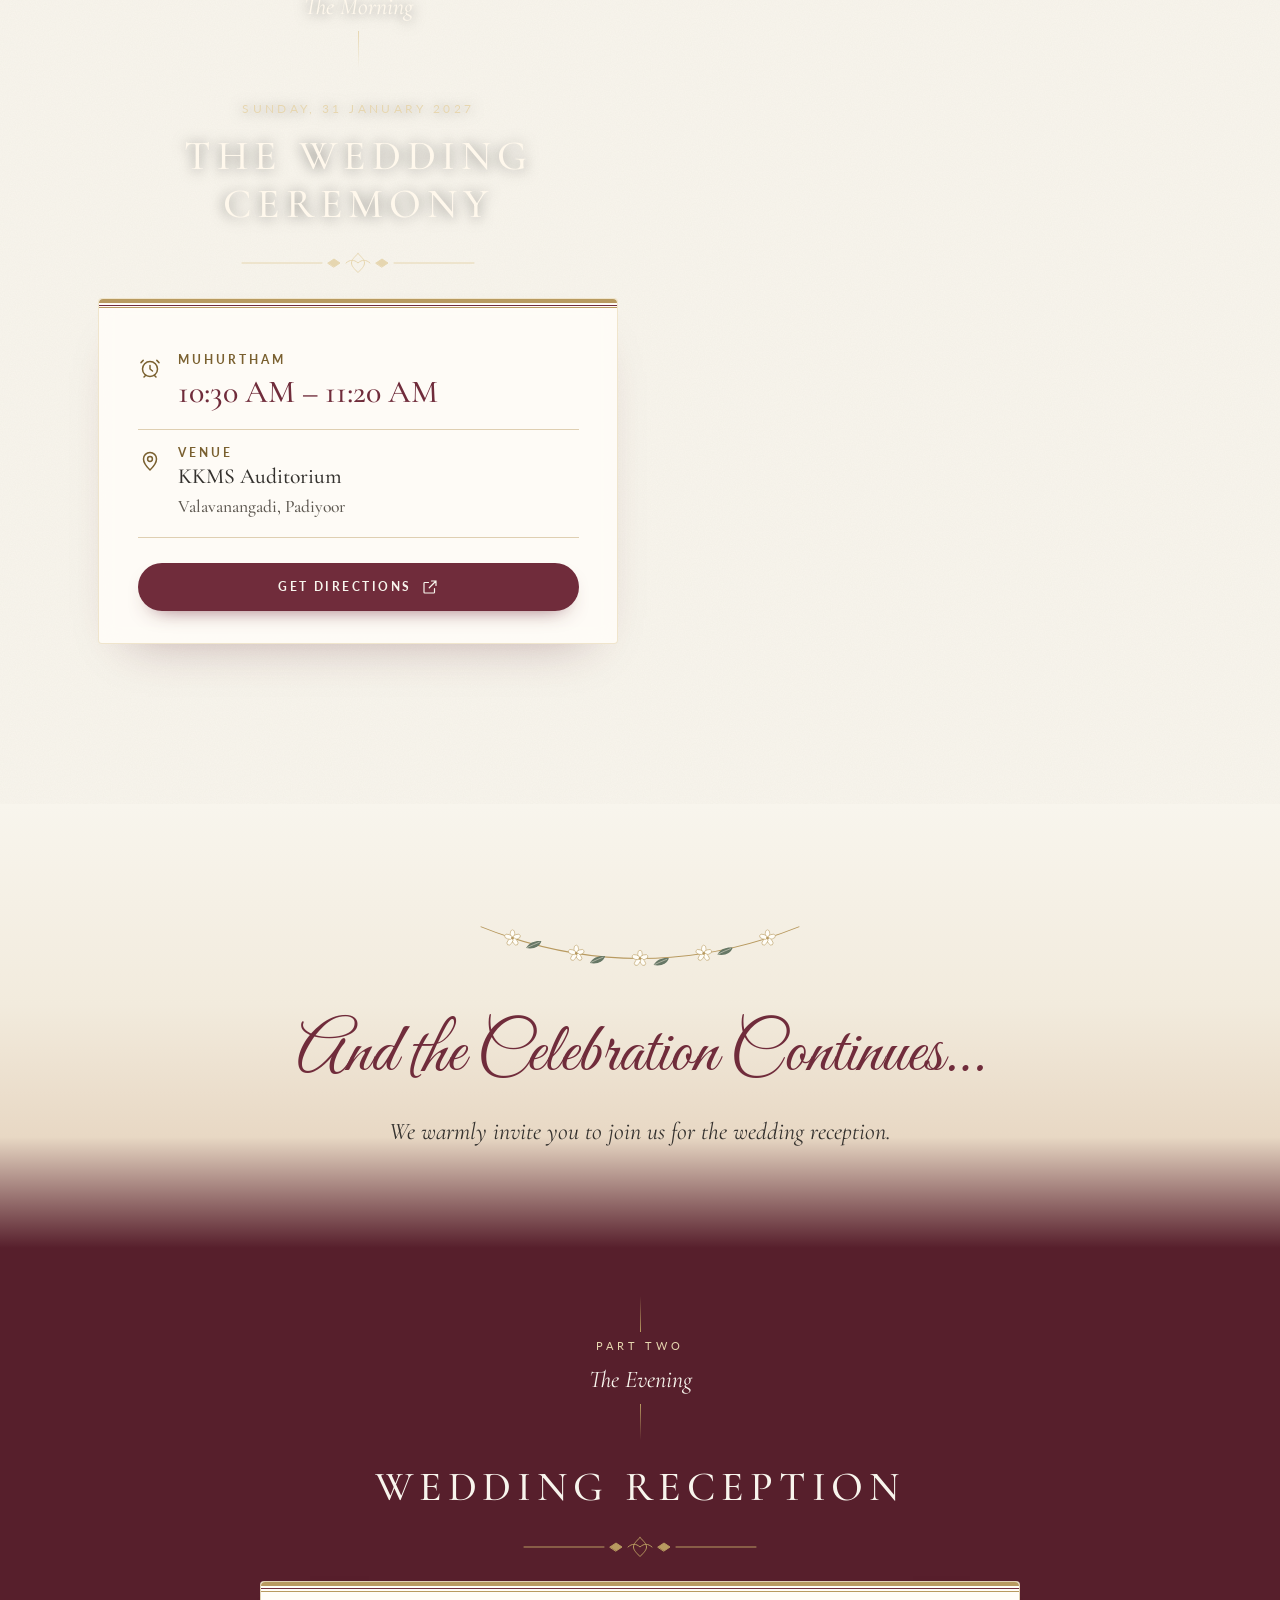
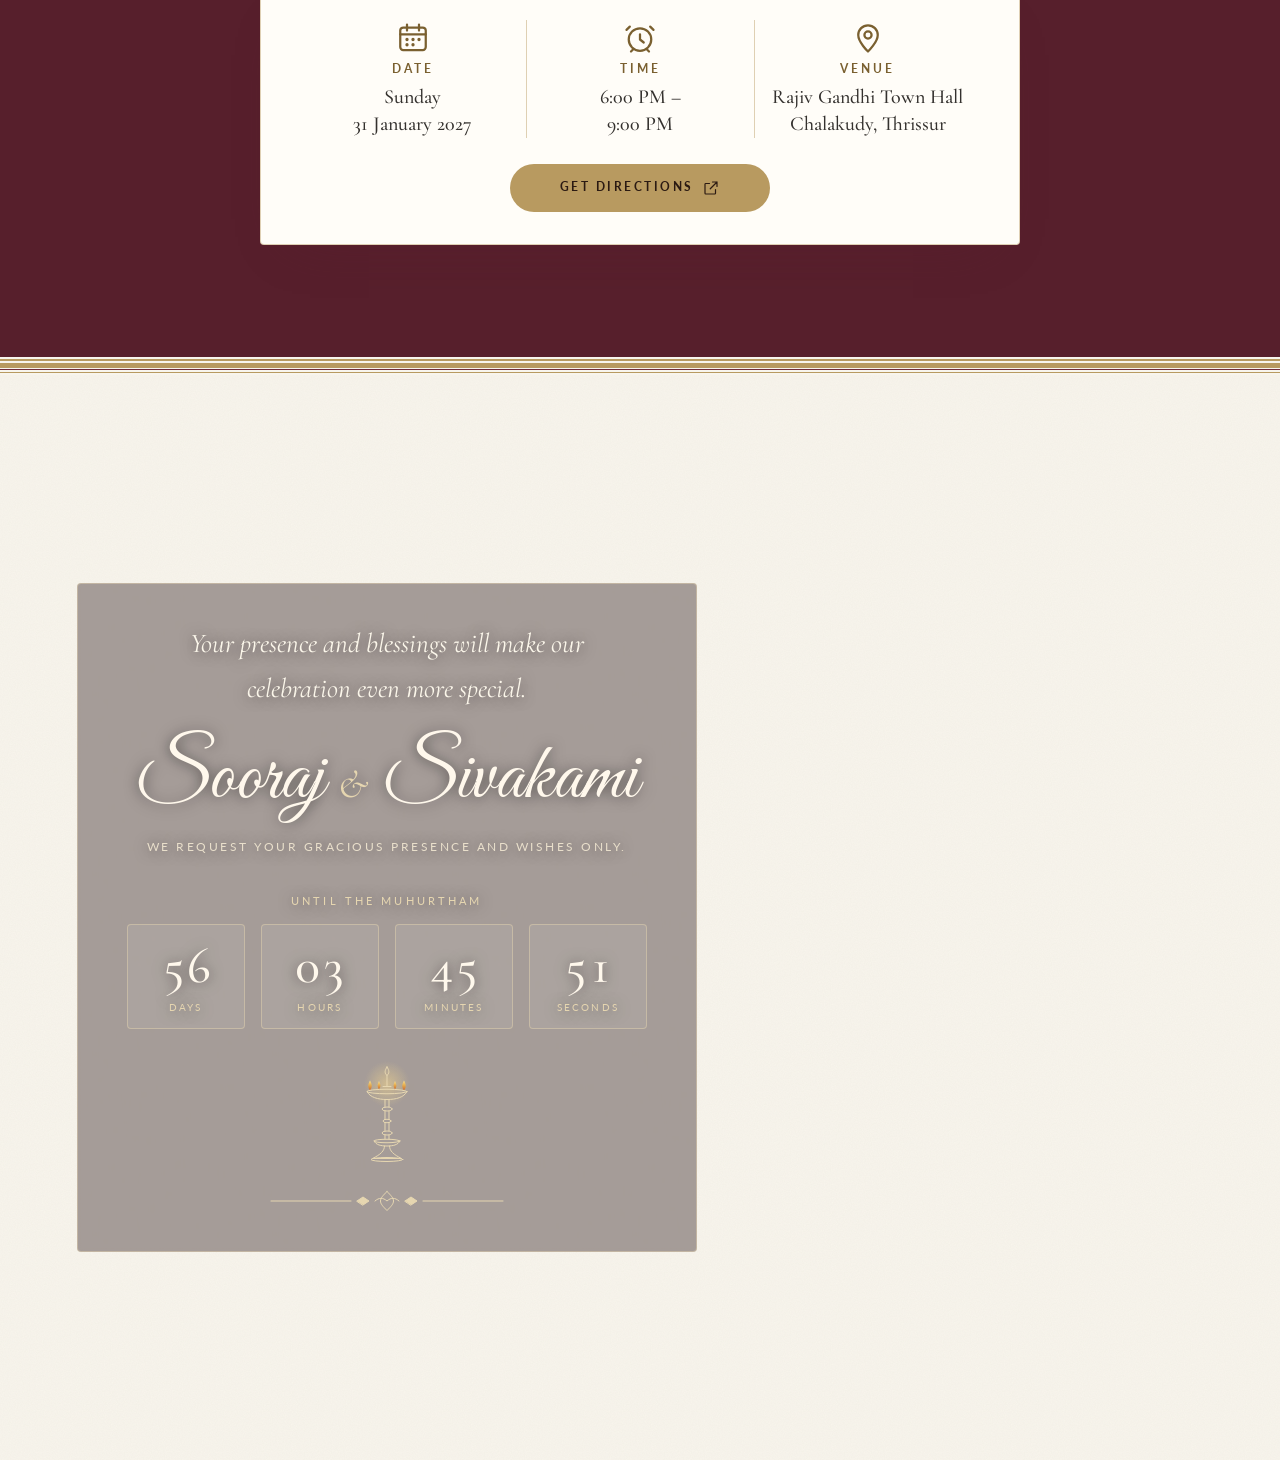
==== commit 81558d59: "Show only the calendar in the date section Co-Authored-By: Claude Opus 5.5 <noreply@anthropic.com>" ====
--- a/index.html
+++ b/index.html
@@ -36,7 +36,7 @@
   <link rel="preconnect" href="https://fonts.googleapis.com">
   <link rel="preconnect" href="https://fonts.gstatic.com" crossorigin>
   <link rel="stylesheet" href="https://fonts.googleapis.com/css2?family=Cormorant+Garamond:ital,wght@0,400;0,500;0,600;1,400&family=Great+Vibes&family=Lato:wght@300;400;700&display=swap">
-  <link rel="stylesheet" href="css/style.css?v=5">
+  <link rel="stylesheet" href="css/style.css?v=6">
 
   <script type="application/ld+json">
   {
@@ -170,8 +170,7 @@
     <section class="section section--cream date" id="date" aria-labelledby="date-title">
       <div class="container">
         <p class="eyebrow reveal">Save the date</p>
-        <h2 class="section-title reveal" id="date-title">Sunday, 31 January 2027</h2>
-        <p class="date__malayalam reveal">1202 Makaram 17</p>
+        <h2 class="sr-only" id="date-title">Sunday, 31 January 2027 (1202 Makaram 17)</h2>
 
         <div class="calendar reveal" aria-hidden="true">
           <div class="calendar__rings"><span></span><span></span></div>
--- a/css/style.css
+++ b/css/style.css
@@ -157,7 +157,6 @@
 .scroll-cue__line::after { content: ""; position: absolute; left: 0; top: -40%; width: 1px; height: 40%; background: var(--maroon); animation: scrollLine 2.2s ease-in-out infinite; }
 
 /* ---------- 3. Date ---------- */
-.date__malayalam { font-family: var(--font-head); font-style: italic; font-size: 1.3rem; color: var(--gold-deep); margin-top: .5rem; }
 .calendar {
   width: 210px; margin: 2.2rem auto .5rem; position: relative;
   background: var(--ivory); border: 1px solid var(--line); border-radius: 6px;
